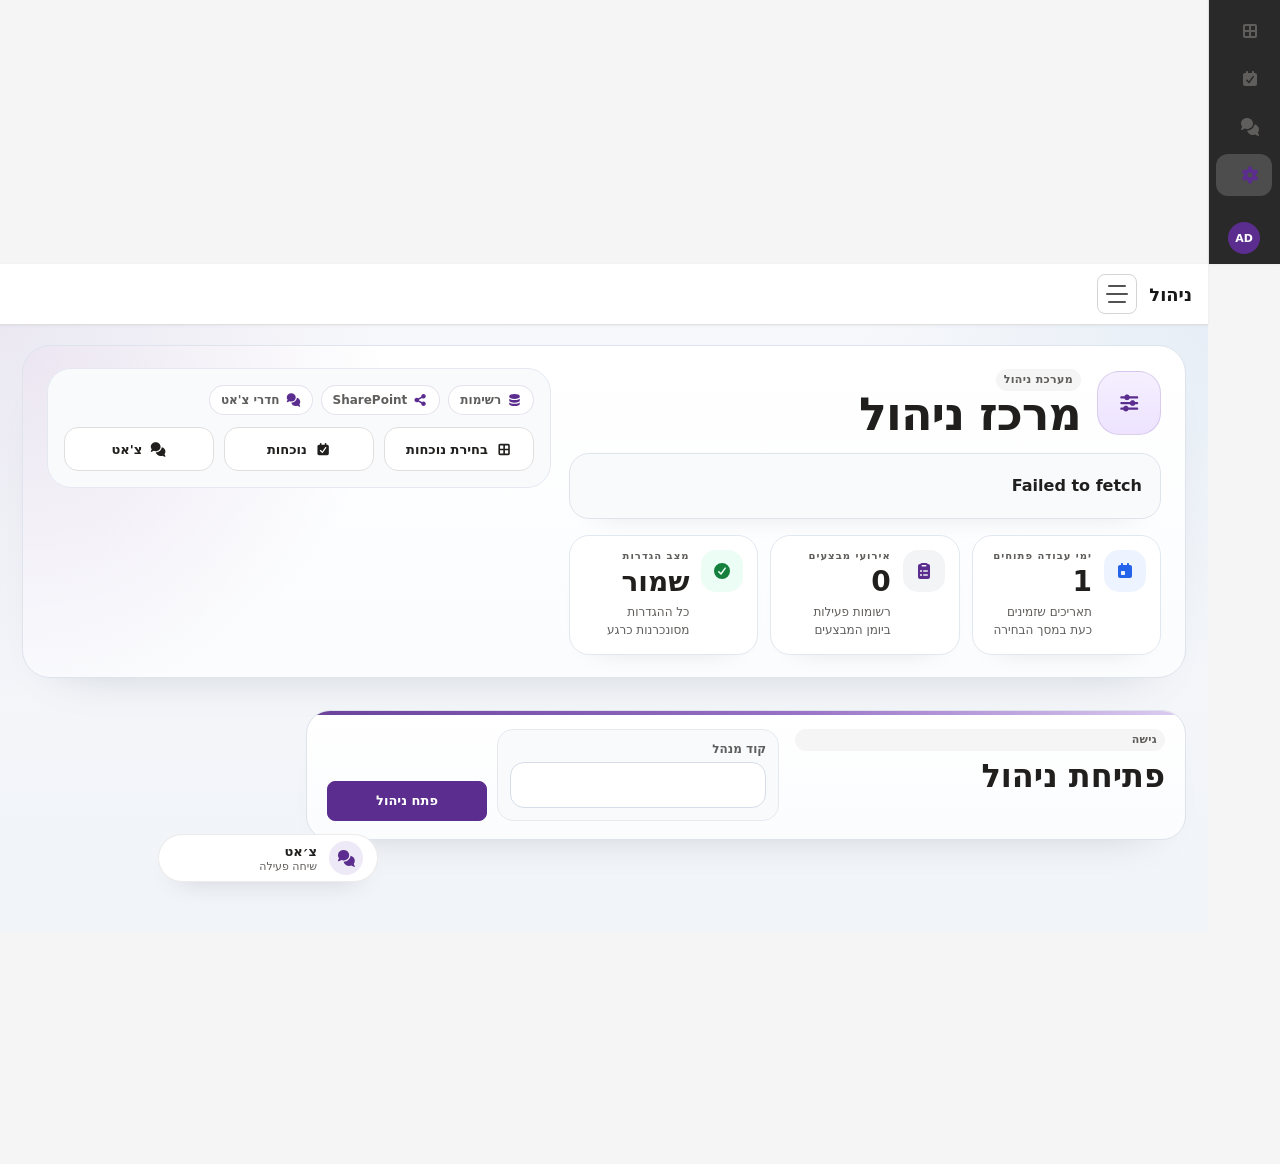
==== admin.html @ a766b025 "Add files via upload" ====
<!doctype html>
<html lang="he" dir="rtl">
<head>
  <meta charset="utf-8">
  <meta name="viewport" content="width=device-width, initial-scale=1">
  <link rel="icon" href="data:,">
  <link rel="stylesheet" href="fontawesome/all.min.css">
  <title>Attendance Admin</title>
  <style>
    .app {
      max-width: 1480px;
      margin: 0 auto;
      padding: 24px 18px 48px;
    }
    .card {
      background: var(--card);
      border: 1px solid rgba(215,227,239,0.96);
      border-radius: 26px;
      box-shadow: var(--shadow);
      padding: 20px;
      margin-bottom: 16px;
    }
    .head, .actions, .gate-grid, .toolbar {
      display: flex;
      flex-wrap: wrap;
      gap: 12px;
      align-items: center;
      justify-content: space-between;
    }
    .actions-group {
      display: flex;
      flex-wrap: wrap;
      gap: 12px;
      align-items: center;
    }
    .head {
      padding: 24px 26px;
      align-items: flex-start;
    }
    .head-main {
      display: flex;
      align-items: center;
      gap: 16px;
    }
    .head-icon {
      width: 54px;
      height: 54px;
      border-radius: 18px;
      display: inline-flex;
      align-items: center;
      justify-content: center;
      background: linear-gradient(135deg, rgba(102,51,153,0.18), rgba(51,33,75,0.22));
      color: var(--primary);
      font-size: 24px;
      box-shadow:
        inset 0 0 0 1px rgba(102,51,153,0.1),
        0 8px 25px -8px rgba(102,51,153,0.45);
    }
    .head h1, .card h2 { margin: 0; }
    .meta {
      margin: 6px 0 0;
      color: var(--muted);
      font-size: 14px;
      line-height: 1.5;
    }
    .status {
      padding: 13px 14px;
      border-radius: 16px;
      background: var(--primary-soft);
      color: var(--primary);
      border: 1px solid rgba(102,51,153,0.16);
      font-weight: 700;
      line-height: 1.5;
    }
    .status.ok { background: #daf4e5; color: #0b7a4b; border-color: #b7e2c7; }
    .status.warn { background: #fff1cf; color: #8f640a; border-color: #edd48d; }
    .status.err { background: #fde5db; color: #ab3310; border-color: #efc1af; }
    .field {
      display: grid;
      gap: 6px;
      min-width: 220px;
    }
    label {
      color: var(--muted);
      font-size: 12px;
      font-weight: 700;
    }
    input, select, button, a {
      font: inherit;
    }
    input, select, button {
      transition: border-color 0.18s ease, box-shadow 0.18s ease, transform 0.18s ease, opacity 0.18s ease;
    }
    input:focus-visible, select:focus-visible, button:focus-visible, a:focus-visible {
      outline: 0;
      border-color: rgba(15,76,129,0.55);
      box-shadow: 0 0 0 3px rgba(15,76,129,0.14);
    }
    input, select {
      width: 100%;
      min-height: 50px;
      border: 1px solid var(--line);
      border-radius: 14px;
      padding: 0 14px;
      background: var(--surface);
      color: var(--text);
    }
    select[multiple] {
      min-height: 220px;
      padding: 12px;
      border-radius: 18px;
    }
    .btn, .link-btn {
      display: inline-flex;
      align-items: center;
      justify-content: center;
      gap: 10px;
      min-height: 50px;
      padding: 0 18px;
      border-radius: 14px;
      border: 0;
      cursor: pointer;
      font-weight: 800;
      text-decoration: none;
      box-shadow: none;
    }
    .btn:disabled, .mini-btn:disabled, .admin-side-tab:disabled {
      opacity: 0.56;
      cursor: not-allowed;
      transform: none;
      box-shadow: none;
    }
    .primary {
      color: #fff;
      background: var(--primary);
      box-shadow: 0 8px 25px -8px rgba(102,51,153,0.5);
    }
    .light, .link-btn {
      color: var(--primary-dark);
      background: rgba(255,255,255,0.94);
      border: 1px solid var(--line);
    }
    .grid {
      display: grid;
      gap: 14px;
      grid-template-columns: repeat(2, minmax(280px, 1fr));
    }
    .config-diagnostics {
      display: grid;
      gap: 14px;
      margin-top: 18px;
      padding-top: 18px;
      border-top: 1px solid var(--line);
    }
    .config-diagnostics h3 {
      margin: 0;
      font-size: 18px;
    }
    .diag-note {
      color: var(--muted);
      font-size: 13px;
      line-height: 1.6;
    }
    .diag-grid {
      display: grid;
      gap: 12px;
      grid-template-columns: repeat(auto-fit, minmax(320px, 1fr));
    }
    .diag-card {
      display: grid;
      gap: 14px;
      padding: 18px;
      border-radius: 18px;
      border: 1px solid var(--line);
      background: #fff;
    }
    .diag-card[data-state="warn"] {
      border-color: #edd48d;
      background: #fffaf0;
    }
    .diag-card[data-state="err"] {
      border-color: #efc1af;
      background: #fff7f3;
    }
    .diag-card[data-state="loading"] {
      opacity: 0.72;
    }
    .diag-head {
      display: flex;
      flex-wrap: wrap;
      gap: 10px;
      align-items: flex-start;
      justify-content: space-between;
    }
    .diag-head strong {
      display: block;
      font-size: 18px;
      line-height: 1.2;
    }
    .diag-head p {
      margin: 6px 0 0;
      color: var(--muted);
      font-size: 13px;
      line-height: 1.55;
    }
    .diag-badge {
      display: inline-flex;
      align-items: center;
      justify-content: center;
      min-height: 34px;
      padding: 0 12px;
      border-radius: 999px;
      border: 1px solid var(--line);
      background: var(--surface-soft);
      color: var(--primary-dark);
      font-size: 12px;
      font-weight: 800;
      white-space: nowrap;
    }
    .diag-badge[data-state="ok"] {
      background: #daf4e5;
      border-color: #b7e2c7;
      color: #0b7a4b;
    }
    .diag-badge[data-state="warn"] {
      background: #fff1cf;
      border-color: #edd48d;
      color: #8f640a;
    }
    .diag-badge[data-state="err"] {
      background: #fde5db;
      border-color: #efc1af;
      color: #ab3310;
    }
    .diag-url {
      margin: 0;
      color: var(--muted);
      font-size: 12px;
      line-height: 1.55;
      word-break: break-all;
    }
    .diag-kpis {
      display: grid;
      gap: 10px;
      grid-template-columns: repeat(3, minmax(0, 1fr));
    }
    .diag-kpi {
      padding: 12px;
      border-radius: 14px;
      border: 1px solid var(--line);
      background: var(--surface-soft);
    }
    .diag-kpi strong {
      display: block;
      font-size: 22px;
      line-height: 1;
      margin-bottom: 6px;
    }
    .diag-kpi span {
      color: var(--muted);
      font-size: 12px;
      font-weight: 700;
    }
    .diag-section {
      display: grid;
      gap: 8px;
    }
    .diag-section h4 {
      margin: 0;
      font-size: 13px;
      color: var(--muted);
    }
    .diag-chip-list {
      display: flex;
      flex-wrap: wrap;
      gap: 8px;
    }
    .diag-chip {
      display: inline-flex;
      align-items: center;
      gap: 8px;
      min-height: 34px;
      padding: 6px 10px;
      border-radius: 10px;
      border: 1px solid var(--line);
      background: var(--surface-soft);
      color: var(--text);
      font-size: 12px;
      font-weight: 700;
    }
    .diag-chip.is-ok {
      border-color: #b7e2c7;
      background: #f0fbf5;
    }
    .diag-chip.is-warn {
      border-color: #edd48d;
      background: #fff8e6;
      color: #8f640a;
    }
    .diag-preview {
      display: grid;
      gap: 8px;
      grid-template-columns: repeat(auto-fit, minmax(130px, 1fr));
    }
    .diag-preview-item {
      padding: 10px 12px;
      border-radius: 12px;
      border: 1px solid var(--line);
      background: #fff;
    }
    .diag-preview-item span {
      display: block;
      color: var(--muted);
      font-size: 11px;
      font-weight: 800;
      margin-bottom: 4px;
    }
    .diag-preview-item strong {
      display: block;
      font-size: 13px;
      line-height: 1.45;
      word-break: break-word;
    }
    .diag-empty {
      color: var(--muted);
      font-size: 13px;
      line-height: 1.6;
    }
    .span-all {
      grid-column: 1 / -1;
    }
    .chips {
      display: flex;
      flex-wrap: wrap;
      gap: 8px;
      margin-top: 12px;
    }
    .chip, .date-chip {
      display: inline-flex;
      align-items: center;
      justify-content: center;
      min-height: 42px;
      padding: 8px 14px;
      border-radius: 999px;
      border: 1px solid var(--line);
      background: var(--surface-soft);
      color: var(--primary-dark);
      font-weight: 700;
    }
    .date-chip {
      cursor: pointer;
    }
    .preset-list {
      display: grid;
      gap: 12px;
    }
    .dropdown-list {
      display: grid;
      gap: 12px;
      margin-top: 14px;
    }
    .dropdown-card {
      display: grid;
      gap: 12px;
      grid-template-columns: minmax(220px, 280px) 1fr auto;
      align-items: start;
      padding: 16px;
      border-radius: 22px;
      border: 1px solid var(--line);
      background: linear-gradient(180deg, rgba(255,255,255,0.98), rgba(248,251,255,0.94));
    }
    .dropdown-inline {
      display: flex;
      flex-wrap: wrap;
      gap: 10px;
      align-items: center;
    }
    .dropdown-inline input {
      flex: 1 1 220px;
    }
    .group-category-list {
      display: grid;
      gap: 12px;
      margin-top: 14px;
    }
    .group-category-card {
      display: grid;
      gap: 12px;
      grid-template-columns: minmax(220px, 280px) 1fr auto;
      align-items: start;
      padding: 16px;
      border-radius: 22px;
      border: 1px solid var(--line);
      background: linear-gradient(180deg, rgba(255,255,255,0.98), rgba(248,251,255,0.94));
    }
    .group-category-card select[multiple] {
      min-height: 180px;
    }
    .chip-btn {
      display: inline-flex;
      align-items: center;
      gap: 8px;
      min-height: 42px;
      padding: 8px 14px;
      border-radius: 999px;
      border: 1px solid var(--line);
      background: var(--surface);
      color: var(--primary-dark);
      font-weight: 700;
      cursor: pointer;
    }
    .preset-card {
      position: relative;
      overflow: hidden;
      display: grid;
      gap: 14px;
      grid-template-columns: repeat(4, minmax(0, 1fr));
      align-items: start;
      padding: 18px;
      border-radius: 24px;
      border: 1px solid var(--line);
      background:
        radial-gradient(circle at top right, var(--graph-accent-soft), transparent 30%),
        linear-gradient(180deg, rgba(255,255,255,0.98), rgba(248,251,255,0.94));
    }
    .preset-card::before {
      content: "";
      position: absolute;
      inset: 0 0 auto;
      height: 4px;
      background: linear-gradient(90deg, var(--graph-accent), rgba(255,255,255,0));
    }
    .preset-card::after {
      content: "";
      position: absolute;
      left: -20px;
      bottom: -28px;
      width: 112px;
      height: 112px;
      border-radius: 999px;
      background: var(--graph-accent-soft);
      filter: blur(10px);
      opacity: 0.7;
      pointer-events: none;
    }
    .preset-card-head {
      position: relative;
      z-index: 1;
      display: flex;
      flex-wrap: wrap;
      align-items: flex-start;
      justify-content: space-between;
      gap: 12px;
    }
    .preset-card-meta {
      display: grid;
      gap: 6px;
    }
    .preset-card-kicker {
      display: inline-flex;
      align-items: center;
      width: fit-content;
      min-height: 28px;
      padding: 0 10px;
      border-radius: 999px;
      background: rgba(255,255,255,0.88);
      border: 1px solid rgba(223,214,238,0.96);
      color: var(--graph-accent);
      font-size: 11px;
      font-weight: 800;
    }
    .preset-card-summary {
      font-size: 19px;
      font-weight: 900;
      color: var(--primary-dark);
      line-height: 1.2;
    }
    .preset-card-sub {
      color: var(--muted);
      font-size: 12px;
      font-weight: 700;
      line-height: 1.5;
    }
    .preset-card .field {
      position: relative;
      z-index: 1;
      padding: 12px;
      border-radius: 18px;
      border: 1px solid rgba(228,231,238,0.96);
      background: rgba(255,255,255,0.84);
      box-shadow: inset 0 1px 0 rgba(255,255,255,0.55);
    }
    .preset-quick-grid {
      display: grid;
      gap: 12px;
      grid-template-columns: repeat(auto-fit, minmax(180px, 1fr));
      align-items: start;
    }
    .preset-advanced {
      grid-column: 1 / -1;
      border: 1px solid rgba(223,214,238,0.96);
      border-radius: 20px;
      background: rgba(248,245,252,0.92);
      overflow: hidden;
    }
    .preset-advanced[open] {
      background: rgba(255,255,255,0.98);
    }
    .preset-advanced > summary {
      list-style: none;
      cursor: pointer;
      padding: 13px 14px;
      font-size: 13px;
      font-weight: 800;
      color: var(--primary-dark);
      display: flex;
      align-items: center;
      justify-content: space-between;
      gap: 12px;
    }
    .preset-advanced > summary::-webkit-details-marker {
      display: none;
    }
    .preset-advanced > summary::before {
      content: "⚙";
      font-size: 14px;
    }
    .preset-advanced > summary::after {
      content: "▾";
      font-size: 12px;
      transition: transform 0.2s ease;
    }
    .preset-advanced[open] > summary::after {
      transform: rotate(180deg);
    }
    .preset-advanced-grid {
      display: grid;
      gap: 12px;
      grid-template-columns: repeat(auto-fit, minmax(180px, 1fr));
      padding: 0 14px 14px;
      border-top: 1px solid rgba(223,214,238,0.96);
    }
    .preset-note {
      margin: 4px 0 0;
      color: var(--muted);
      font-size: 11px;
      font-weight: 700;
      line-height: 1.4;
    }
    .preset-value-field.is-disabled {
      opacity: 0.68;
    }
    .preset-value-field.is-disabled select {
      background: #f3f6f9;
    }
    .field-head {
      display: flex;
      align-items: center;
      justify-content: space-between;
      gap: 10px;
    }
    .field-head label {
      margin: 0;
    }
    .mini-btn {
      min-height: 36px;
      padding: 0 12px;
      border-radius: 12px;
      border: 1px solid var(--line);
      background: rgba(255,255,255,0.96);
      color: var(--primary-dark);
      font: inherit;
      font-size: 12px;
      font-weight: 800;
      cursor: pointer;
    }
    .admin-side-tabs {
      display: grid;
      gap: 4px;
    }
    .admin-side-tab {
      width: 100%;
      border: 0;
      background: transparent;
      text-align: right;
      font: inherit;
      cursor: pointer;
    }
    .tab-icon {
      display: inline-flex;
      align-items: center;
      justify-content: center;
      width: 1.1rem;
      height: 1.1rem;
      margin-inline-start: 20px;
      font-size: 15px;
      opacity: 0.82;
    }
    .admin-side-tab.active .tab-icon {
      opacity: 1;
    }
    .admin-overview-grid {
      display: grid;
      gap: 12px;
      grid-template-columns: repeat(auto-fit, minmax(180px, 1fr));
      margin-top: 14px;
    }
    .overview-card {
      padding: 16px 18px;
      border-radius: 22px;
      border: 1px solid var(--line);
      background:
        radial-gradient(circle at top right, rgba(102,51,153,0.14), transparent 34%),
        linear-gradient(180deg, #ffffff 0%, #faf8fd 100%);
      box-shadow: var(--shadow-sm);
    }
    .overview-card strong {
      display: block;
      font-size: 28px;
      line-height: 1;
      margin-bottom: 6px;
      color: var(--text);
    }
    .overview-card span {
      display: block;
      color: var(--primary-dark);
      font-size: 13px;
      font-weight: 900;
      margin-bottom: 4px;
    }
    .overview-card small {
      display: block;
      color: var(--muted);
      font-size: 11px;
      line-height: 1.45;
      font-weight: 700;
    }
    .overview-card.is-dirty {
      background:
        radial-gradient(circle at top right, rgba(255,193,7,0.16), transparent 36%),
        linear-gradient(180deg, #fffbf1 0%, #fffdfa 100%);
      border-color: rgba(255,193,7,0.22);
    }
    .overview-card.is-ok {
      background:
        radial-gradient(circle at top right, rgba(34,197,94,0.14), transparent 36%),
        linear-gradient(180deg, #effbf5 0%, #fbfffd 100%);
      border-color: rgba(34,197,94,0.22);
    }
    .section-note {
      padding: 13px 14px;
      border-radius: 18px;
      background: rgba(248,251,255,0.94);
      color: var(--muted);
      font-size: 13px;
      line-height: 1.5;
      font-weight: 600;
      border: 1px solid var(--line);
    }
    .widget-gallery {
      display: grid;
      gap: 14px;
      grid-template-columns: repeat(auto-fit, minmax(150px, 1fr));
      margin-bottom: 18px;
    }
    .gallery-btn,
    .preset-card.dashboard-card {
      --graph-accent: var(--primary);
      --graph-accent-soft: rgba(102,51,153,0.14);
    }
    .gallery-btn[data-graph-type="bar"],
    .preset-card[data-chart-type="bar"] { --graph-accent: #2563eb; --graph-accent-soft: rgba(37,99,235,0.16); }
    .gallery-btn[data-graph-type="stacked"],
    .preset-card[data-chart-type="stacked"] { --graph-accent: #7c3aed; --graph-accent-soft: rgba(124,58,237,0.16); }
    .gallery-btn[data-graph-type="line"],
    .preset-card[data-chart-type="line"] { --graph-accent: #0f766e; --graph-accent-soft: rgba(15,118,110,0.16); }
    .gallery-btn[data-graph-type="area"],
    .preset-card[data-chart-type="area"] { --graph-accent: #0891b2; --graph-accent-soft: rgba(8,145,178,0.16); }
    .gallery-btn[data-graph-type="pie"],
    .preset-card[data-chart-type="pie"] { --graph-accent: #d97706; --graph-accent-soft: rgba(217,119,6,0.16); }
    .gallery-btn[data-graph-type="donut"],
    .preset-card[data-chart-type="donut"] { --graph-accent: #db2777; --graph-accent-soft: rgba(219,39,119,0.16); }
    .gallery-btn[data-graph-type="radar"],
    .preset-card[data-chart-type="radar"] { --graph-accent: #7c3aed; --graph-accent-soft: rgba(124,58,237,0.14); }
    .gallery-btn[data-graph-type="radial"],
    .preset-card[data-chart-type="radial"] { --graph-accent: #4f46e5; --graph-accent-soft: rgba(79,70,229,0.16); }
    .gallery-btn[data-graph-type="progress"],
    .preset-card[data-chart-type="progress"] { --graph-accent: #16a34a; --graph-accent-soft: rgba(22,163,74,0.16); }
    .gallery-btn[data-graph-type="polar"],
    .preset-card[data-chart-type="polar"] { --graph-accent: #ea580c; --graph-accent-soft: rgba(234,88,12,0.16); }
    .gallery-btn[data-graph-type="heatmap"],
    .preset-card[data-chart-type="heatmap"] { --graph-accent: #be185d; --graph-accent-soft: rgba(190,24,93,0.16); }
    .gallery-btn[data-graph-type="table"],
    .preset-card[data-chart-type="table"] { --graph-accent: #475569; --graph-accent-soft: rgba(71,85,105,0.16); }
    .gallery-btn[data-graph-type="metric"],
    .preset-card[data-chart-type="metric"] { --graph-accent: #33214b; --graph-accent-soft: rgba(51,33,75,0.14); }
    .graph-studio-builder,
    .graph-studio-preview,
    #adminDashboardSection {
      background:
        radial-gradient(circle at top left, rgba(102,51,153,0.08), transparent 34%),
        linear-gradient(180deg, rgba(255,255,255,0.98), rgba(250,248,253,0.98));
    }
    .graph-studio-builder > .toolbar,
    .graph-studio-preview > .toolbar,
    #adminDashboardSection > .toolbar {
      margin-bottom: 18px;
      padding-bottom: 16px;
      border-bottom: 1px solid rgba(228,231,238,0.96);
    }
    .gallery-btn {
      position: relative;
      overflow: hidden;
      display: grid;
      align-content: end;
      gap: 10px;
      min-height: 118px;
      padding: 18px;
      padding-top: 62px;
      border-radius: 24px;
      border: 1px solid rgba(215,227,239,0.96);
      background: linear-gradient(180deg, #fff 0%, #faf8fd 100%);
      color: var(--text);
      font: inherit;
      font-weight: 700;
      cursor: pointer;
      text-align: right;
      box-shadow: 0 16px 30px rgba(15,23,42,0.08);
    }
    .gallery-btn::before {
      content: "";
      position: absolute;
      inset: 0;
      background:
        radial-gradient(circle at top right, var(--graph-accent-soft), transparent 38%),
        linear-gradient(180deg, rgba(255,255,255,0.96), rgba(250,248,253,0.98));
      pointer-events: none;
    }
    .gallery-btn::after {
      position: absolute;
      top: 16px;
      right: 16px;
      width: 40px;
      height: 40px;
      border-radius: 14px;
      display: grid;
      place-items: center;
      background: rgba(255,255,255,0.92);
      border: 1px solid rgba(223,214,238,0.96);
      color: var(--graph-accent);
      font-size: 18px;
      font-weight: 900;
      box-shadow: 0 12px 20px rgba(15,23,42,0.08);
      pointer-events: none;
    }
    .gallery-btn[data-graph-type="bar"]::after { content: "\25A5"; }
    .gallery-btn[data-graph-type="stacked"]::after { content: "\25A4"; }
    .gallery-btn[data-graph-type="line"]::after { content: "\223F"; }
    .gallery-btn[data-graph-type="area"]::after { content: "\2581"; }
    .gallery-btn[data-graph-type="pie"]::after { content: "\25D4"; }
    .gallery-btn[data-graph-type="donut"]::after { content: "\25CC"; }
    .gallery-btn[data-graph-type="radar"]::after { content: "\2726"; }
    .gallery-btn[data-graph-type="radial"]::after { content: "\25D6"; }
    .gallery-btn[data-graph-type="progress"]::after { content: "\25B0"; }
    .gallery-btn[data-graph-type="polar"]::after { content: "\25CD"; }
    .gallery-btn[data-graph-type="heatmap"]::after { content: "\2592"; }
    .gallery-btn[data-graph-type="table"]::after { content: "\2637"; }
    .gallery-btn[data-graph-type="metric"]::after { content: "#"; }
    .gallery-btn strong {
      position: relative;
      z-index: 1;
      display: block;
      max-width: calc(100% - 46px);
      font-size: 15px;
      color: var(--primary-dark);
    }
    .gallery-btn:hover {
      transform: translateY(-3px);
      border-color: rgba(102,51,153,0.26);
      box-shadow: 0 22px 40px rgba(15,23,42,0.12);
    }
    .graph-preview-shell,
    .units-shell {
      display: grid;
      gap: 14px;
    }
    .graph-studio-layout {
      display: grid;
      gap: 14px;
      grid-template-columns: 1fr;
      align-items: start;
    }
    .graph-studio-builder,
    .graph-studio-preview {
      margin-bottom: 0;
    }
    .graph-studio-preview {
      position: static;
      background:
        radial-gradient(circle at top right, rgba(102,51,153,0.14), transparent 28%),
        linear-gradient(180deg, rgba(255,255,255,0.98) 0%, rgba(250,248,253,0.98) 100%);
    }
    .graph-studio-layout .field,
    .preset-card .field {
      min-width: 0;
    }
    .preview-tip {
      display: inline-flex;
      align-items: center;
      min-height: 32px;
      padding: 0 12px;
      border-radius: 999px;
      background: var(--surface-muted);
      color: var(--primary);
      border: 1px solid rgba(102,51,153,0.16);
      font-size: 11px;
      font-weight: 700;
    }
    .admin-savebar {
      position: static;
      background:
        linear-gradient(135deg, rgba(255,255,255,0.98), rgba(248,250,252,0.98));
      border: 1px solid var(--line);
      border-radius: 24px;
      box-shadow: var(--shadow);
    }
    .admin-savebar-note {
      color: var(--muted);
      font-size: 13px;
      line-height: 1.5;
      font-weight: 700;
    }
    dialog {
      width: min(100%, 560px);
      border: 0;
      border-radius: 24px;
      padding: 0;
      box-shadow: 0 28px 54px rgba(19,44,68,0.22);
    }
    dialog::backdrop {
      background: rgba(10, 24, 39, 0.4);
    }
    .dialog-card {
      padding: 22px;
    }
    .dialog-head {
      display: flex;
      align-items: flex-start;
      justify-content: space-between;
      gap: 12px;
      margin-bottom: 8px;
    }
    .dialog-head h2 {
      margin: 0;
    }
    .dialog-grid {
      display: grid;
      gap: 12px;
      grid-template-columns: 1fr;
    }
    .dialog-actions {
      display: flex;
      flex-wrap: wrap;
      gap: 8px;
      margin-top: 14px;
    }
    .save-indicator {
      display: inline-flex;
      align-items: center;
      gap: 8px;
      min-height: 36px;
      padding: 0 12px;
      border-radius: 999px;
      font-size: 12px;
      font-weight: 800;
      background: var(--primary-soft);
      color: var(--primary);
      border: 1px solid rgba(102,51,153,0.16);
    }
    .save-indicator.is-dirty {
      background: #fff1cf;
      color: #8f640a;
      border-color: #edd48d;
    }
    .save-indicator.is-ok {
      background: #daf4e5;
      color: #0b7a4b;
      border-color: #b7e2c7;
    }
    .table-card {
      overflow: auto;
      padding: 0 20px 20px;
      border: 1px solid #e6eaef;
      border-radius: 20px;
      background: #fff;
      box-shadow: 0 12px 30px rgba(15, 23, 42, 0.06);
    }
    .table-grid-shell {
      width: max-content;
      min-width: 100%;
      background: #fff;
      border: 1px solid #e9e9e9;
      border-radius: 16px;
      box-shadow: 0 1px 1px rgba(0,0,0,.05);
    }
    .admin-table {
      width: 100%;
      min-width: 900px;
      border-collapse: separate;
      border-spacing: 0;
      font-size: 12px;
      color: #566787;
    }
    .admin-table thead th {
      position: sticky;
      top: 0;
      z-index: 2;
      background: #fff;
      padding: 10px 12px;
      border-bottom: 1px solid #e9e9e9;
      text-align: right;
      white-space: nowrap;
      font-weight: 700;
    }
    .admin-table tbody td {
      padding: 9px 12px;
      border-bottom: 1px solid #e9e9e9;
      vertical-align: middle;
    }
    .admin-table tbody tr:nth-child(even) td {
      background: #fcfcfc;
    }
    .admin-table tbody tr:hover td {
      background: #f5f5f5;
    }
    .status-pill {
      display: inline-flex;
      align-items: center;
      min-height: 28px;
      padding: 0 10px;
      border-radius: 999px;
      background: #daf4e5;
      color: #0b7a4b;
      border: 1px solid #b7e2c7;
      font-size: 11px;
      font-weight: 900;
      white-space: nowrap;
    }
    .preset-card .span-all {
      grid-column: 1 / -1;
    }
    /* Theme alignment */
    .app {
      max-width: 1440px;
      padding: 28px 22px 56px;
    }
    .card,
    .dropdown-card,
    .group-category-card,
    .preset-card,
    .overview-card,
    .gallery-btn,
    .graph-studio-preview,
    .admin-savebar,
    .table-card {
      border: 1px solid var(--border);
      border-radius: 14px;
      box-shadow: none;
    }
    .head {
      padding: 24px;
    }
    .head-icon {
      background: var(--surface-subtle);
      color: var(--primary-dark);
      border: 1px solid var(--border);
      border-radius: 12px;
      box-shadow: none;
    }
    input:focus-visible,
    select:focus-visible,
    button:focus-visible,
    a:focus-visible {
      border-color: var(--primary);
      box-shadow: var(--shadow-focus);
    }
    input,
    select {
      background: #fff;
      border-color: var(--border);
    }
    .btn,
    .link-btn,
    .mini-btn {
      border-radius: 10px;
    }
    .primary {
      background: var(--primary);
      box-shadow: none;
    }
    .light,
    .link-btn {
      background: #fff;
      border-color: var(--border);
    }
    .dropdown-card,
    .group-category-card,
    .admin-savebar {
      background: #fff;
    }
    .chip,
    .date-chip,
    .chip-btn,
    .preview-tip,
    .save-indicator {
      border-radius: 8px;
      background: var(--surface-subtle);
      border-color: var(--border);
      color: var(--primary-dark);
      box-shadow: none;
    }
    .status-pill {
      border-radius: 8px;
      box-shadow: none;
    }
    .graph-studio-builder,
    .graph-studio-preview,
    #adminDashboardSection {
      background: #fff;
    }
    .preset-card {
      overflow: visible;
      border-radius: 14px;
      background: #fff;
      border-inline-start: 4px solid var(--graph-accent);
    }
    .preset-card::before,
    .preset-card::after,
    .gallery-btn::before {
      content: none;
    }
    .preset-card-kicker {
      border-radius: 6px;
      background: var(--surface-subtle);
      border-color: var(--border);
      color: var(--primary-dark);
    }
    .preset-card .field,
    .graph-studio-layout .field {
      background: var(--surface-subtle);
      border-color: var(--border);
      border-radius: 10px;
      box-shadow: none;
    }
    .preset-advanced {
      border-color: var(--border);
      border-radius: 12px;
      background: var(--surface-subtle);
    }
    .preset-advanced[open] {
      background: #fff;
    }
    .overview-card {
      background: #fff;
      border-inline-start: 4px solid var(--primary);
    }
    .overview-card.is-dirty {
      background: #fff;
      border-color: rgba(255,193,7,0.28);
      border-inline-start-color: #d8a216;
    }
    .overview-card.is-ok {
      background: #fff;
      border-color: rgba(34,197,94,0.28);
      border-inline-start-color: #1f8f4d;
    }
    .gallery-btn {
      min-height: 96px;
      padding: 16px 18px;
      padding-top: 16px;
      border-radius: 12px;
      background: #fff;
      box-shadow: none;
    }
    .gallery-btn::after {
      width: 32px;
      height: 32px;
      border-radius: 8px;
      background: var(--surface-subtle);
      border: 1px solid var(--border);
      box-shadow: none;
    }
    .gallery-btn strong {
      max-width: 100%;
      color: var(--text);
    }
    .gallery-btn:hover {
      transform: none;
      border-color: var(--primary);
      box-shadow: none;
    }
    .admin-savebar {
      background: #fff;
      border-radius: 12px;
      box-shadow: none;
    }
    .preview-tip,
    .section-note {
      background: var(--surface-muted);
      border-color: var(--border);
      color: var(--text-secondary);
      border-radius: 10px;
    }
    .status,
    .save-indicator {
      border-radius: 10px;
    }
    dialog {
      border-radius: 16px;
      box-shadow: var(--shadow-modal);
    }
    .table-card {
      box-shadow: none;
      border-radius: 14px;
    }
    .table-grid-shell {
      border-radius: 12px;
      box-shadow: none;
    }
    dialog::backdrop {
      background: rgba(15,23,42,0.36);
    }
    .dialog-card {
      padding: 24px;
    }
    .table-card {
      border-radius: 18px;
    }
    .admin-table thead th {
      background: #fff;
      border-bottom: 1px solid #e9e9e9;
    }
    .admin-table tbody td {
      border-bottom-color: #e9e9e9;
    }
    .admin-table tbody tr:nth-child(even) td {
      background: #fcfcfc;
    }
    .admin-table tbody tr:hover td {
      background: #f5f5f5;
    }
    .hidden {
      display: none !important;
    }
    @media (min-width: 1480px) {
      .graph-studio-layout {
        grid-template-columns: minmax(0, 1.05fr) minmax(420px, 0.95fr);
      }
      .graph-studio-preview {
        position: sticky;
        top: 18px;
      }
    }
    @media (max-width: 980px) {
      .grid, .preset-card, .dropdown-card, .group-category-card { grid-template-columns: 1fr; }
      .preset-quick-grid,
      .preset-advanced-grid { grid-template-columns: 1fr; }
      .graph-studio-layout { grid-template-columns: 1fr; }
      .graph-studio-preview { position: static; }
      .head { padding: 18px; }
      .admin-table {
        min-width: 680px;
      }
    }
    body[data-page="admin"] .app {
      padding: 20px 18px 48px;
    }
    body[data-page="admin"] #adminPanel {
      display: flex;
      flex-direction: column;
      gap: 16px;
    }
    body[data-page="admin"] #adminPanel > * {
      margin: 0;
    }
    body[data-page="admin"] .card {
      padding: 18px;
      border-radius: 12px;
      border-color: #e1e5ec;
      box-shadow: 0 1px 2px rgba(15, 23, 42, 0.04);
    }
    body[data-page="admin"] .head,
    body[data-page="admin"] .toolbar,
    body[data-page="admin"] .actions,
    body[data-page="admin"] .gate-grid {
      gap: 10px;
    }
    body[data-page="admin"] .head {
      padding: 18px 20px;
      align-items: center;
    }
    body[data-page="admin"] .head .actions {
      display: none;
    }
    body[data-page="admin"] .head-main {
      gap: 12px;
    }
    body[data-page="admin"] .head-icon {
      width: 44px;
      height: 44px;
      border-radius: 12px;
      background: #eef1ff;
      border: 1px solid #dbe1f8;
      color: #4f52b2;
      box-shadow: none;
      font-size: 18px;
    }
    body[data-page="admin"] .meta,
    body[data-page="admin"] .diag-note,
    body[data-page="admin"] .diag-head p,
    body[data-page="admin"] .section-note,
    body[data-page="admin"] .preview-tip,
    body[data-page="admin"] .records-meta {
      color: #605e5c;
    }
    body[data-page="admin"] label {
      font-size: 12px;
      font-weight: 600;
      color: #605e5c;
    }
    body[data-page="admin"] input,
    body[data-page="admin"] select {
      min-height: 42px;
      padding: 10px 12px;
      border: 1px solid #d1d7e0;
      border-radius: 8px;
      background: #ffffff;
    }
    body[data-page="admin"] select[multiple] {
      min-height: 200px;
      padding: 10px;
      border-radius: 10px;
    }
    body[data-page="admin"] .btn,
    body[data-page="admin"] .link-btn {
      min-height: 40px;
      padding: 0 14px;
      border-radius: 8px;
      border: 1px solid transparent;
      font-weight: 600;
      box-shadow: none;
    }
    body[data-page="admin"] .light,
    body[data-page="admin"] .link-btn {
      color: #252423;
      background: transparent;
      border-color: transparent;
    }
    body[data-page="admin"] .light:hover,
    body[data-page="admin"] .link-btn:hover,
    body[data-page="admin"] .mini-btn:hover {
      background: #eff3f8;
      border-color: transparent;
    }
    body[data-page="admin"] .primary {
      box-shadow: none;
    }
    body[data-page="admin"] .mini-btn {
      min-height: 32px;
      border-radius: 8px;
      border-color: transparent;
      background: transparent;
      font-size: 12px;
      font-weight: 600;
    }
    body[data-page="admin"] .toolbar > .btn.light,
    body[data-page="admin"] .actions-group > .btn.light {
      min-height: 32px;
      padding: 0 10px;
      font-size: 12px;
    }
    body[data-page="admin"] .status,
    body[data-page="admin"] .save-indicator {
      border-radius: 8px;
      font-weight: 600;
    }
    body[data-page="admin"] .diag-card,
    body[data-page="admin"] .dropdown-card,
    body[data-page="admin"] .group-category-card,
    body[data-page="admin"] .preset-card,
    body[data-page="admin"] .overview-card,
    body[data-page="admin"] .graph-preview-shell,
    body[data-page="admin"] .gallery-btn,
    body[data-page="admin"] .admin-savebar,
    body[data-page="admin"] .table-card {
      border-radius: 12px;
      background: #ffffff;
      box-shadow: none;
    }
    body[data-page="admin"] .diag-card,
    body[data-page="admin"] .dropdown-card,
    body[data-page="admin"] .group-category-card,
    body[data-page="admin"] .preset-card,
    body[data-page="admin"] .overview-card,
    body[data-page="admin"] .gallery-btn,
    body[data-page="admin"] .table-card {
      border: 1px solid #e1e5ec;
    }
    body[data-page="admin"] .diag-card[data-state="warn"] {
      background: #fffaf2;
      border-color: #edd9a3;
    }
    body[data-page="admin"] .diag-card[data-state="err"] {
      background: #fff6f4;
      border-color: #efc9bd;
    }
    body[data-page="admin"] .diag-badge,
    body[data-page="admin"] .diag-chip,
    body[data-page="admin"] .chip,
    body[data-page="admin"] .date-chip,
    body[data-page="admin"] .chip-btn {
      border-radius: 8px;
      font-weight: 600;
    }
    body[data-page="admin"] .diag-kpi,
    body[data-page="admin"] .diag-preview-item {
      border-radius: 10px;
      border-color: #e1e5ec;
      background: #fbfcfe;
    }
    body[data-page="admin"] .chips {
      gap: 8px;
    }
    body[data-page="admin"] .chip,
    body[data-page="admin"] .date-chip,
    body[data-page="admin"] .chip-btn {
      min-height: 36px;
      padding: 6px 12px;
      border-color: #d7dde7;
      background: #f8fafc;
      color: #252423;
    }
    body[data-page="admin"] .dropdown-inline {
      gap: 8px;
    }
    body[data-page="admin"] .dropdown-inline input {
      flex: 1 1 220px;
    }
    body[data-page="admin"] .preset-card,
    body[data-page="admin"] .graph-studio-builder,
    body[data-page="admin"] .graph-studio-preview,
    body[data-page="admin"] #adminDashboardSection {
      background: #ffffff;
    }
    body[data-page="admin"] .preset-card::before,
    body[data-page="admin"] .preset-card::after,
    body[data-page="admin"] .gallery-btn::before,
    body[data-page="admin"] .gallery-btn::after {
      content: none;
    }
    body[data-page="admin"] .preset-card {
      gap: 12px;
      padding: 16px;
      border-radius: 12px;
      grid-template-columns: repeat(4, minmax(0, 1fr));
    }
    body[data-page="admin"] .preset-card .field,
    body[data-page="admin"] .preset-advanced,
    body[data-page="admin"] .overview-card,
    body[data-page="admin"] .gallery-btn,
    body[data-page="admin"] .section-note,
    body[data-page="admin"] .preview-tip {
      background: #ffffff;
      border: 1px solid #e1e5ec;
      box-shadow: none;
    }
    body[data-page="admin"] .preset-card .field {
      border-radius: 10px;
      padding: 10px 12px;
    }
    body[data-page="admin"] .preset-card-kicker {
      min-height: 24px;
      padding: 0 8px;
      border-radius: 6px;
      background: #eef1ff;
      border-color: #dbe1f8;
      color: #4f52b2;
    }
    body[data-page="admin"] .preset-card-summary {
      font-size: 18px;
      color: #201f1e;
    }
    body[data-page="admin"] .preset-card-sub,
    body[data-page="admin"] .preset-note {
      color: #605e5c;
    }
    body[data-page="admin"] .preset-advanced {
      border-radius: 10px;
      overflow: hidden;
    }
    body[data-page="admin"] .preset-advanced > summary {
      padding: 12px;
      font-size: 13px;
      font-weight: 600;
      color: #252423;
    }
    body[data-page="admin"] .preset-advanced > summary::before {
      content: none;
    }
    body[data-page="admin"] .preset-advanced-grid {
      padding: 0 12px 12px;
      border-top-color: #e1e5ec;
    }
    body[data-page="admin"] .overview-card {
      border-inline-start: 3px solid #4f52b2;
    }
    body[data-page="admin"] .overview-card.is-dirty {
      border-inline-start-color: #d8a216;
    }
    body[data-page="admin"] .overview-card.is-ok {
      border-inline-start-color: #1f8f4d;
    }
    body[data-page="admin"] .gallery-btn {
      min-height: 88px;
      padding: 14px 16px;
    }
    body[data-page="admin"] .gallery-btn:hover {
      border-color: #4f52b2;
      transform: none;
    }
    body[data-page="admin"] .graph-studio-builder > .toolbar,
    body[data-page="admin"] .graph-studio-preview > .toolbar,
    body[data-page="admin"] #adminDashboardSection > .toolbar {
      margin-bottom: 16px;
      padding-bottom: 14px;
      border-bottom: 1px solid #eceff3;
    }
    body[data-page="admin"] .admin-savebar {
      order: -2;
      position: sticky;
      top: 86px;
      z-index: 12;
      border: 1px solid #dfe4ec;
    }
    body[data-page="admin"] .admin-savebar-main {
      display: flex;
      flex-wrap: wrap;
      gap: 12px;
      align-items: center;
      justify-content: space-between;
    }
    body[data-page="admin"] .admin-savebar-copy {
      display: grid;
      gap: 6px;
      min-width: 220px;
      flex: 1 1 260px;
    }
    body[data-page="admin"] .admin-savebar-copy label {
      margin: 0;
    }
    body[data-page="admin"] .admin-savebar-actions {
      display: flex;
      flex-wrap: wrap;
      gap: 8px;
      align-items: center;
      justify-content: flex-end;
    }
    body[data-page="admin"] .admin-savebar-actions .btn.light {
      min-height: 34px;
      padding-inline: 10px;
    }
    body[data-page="admin"] .admin-savebar .save-indicator {
      min-height: 40px;
      display: inline-flex;
      align-items: center;
      padding: 0 12px;
      white-space: nowrap;
    }
    body[data-page="admin"] .admin-table thead th {
      background: #fbfbfc;
      border-bottom: 1px solid #e9e9e9;
    }
    body[data-page="admin"] .admin-table tbody td {
      border-bottom-color: #eceff3;
    }
    body[data-page="admin"] .admin-table tbody tr:nth-child(even) td {
      background: #fcfcfd;
    }
    body[data-page="admin"] .admin-table tbody tr:hover td {
      background: #f5f7fa;
    }
    body[data-page="admin"] dialog {
      border-radius: 14px;
      box-shadow: var(--shadow-modal);
    }
    body[data-page="admin"] .dialog-card {
      padding: 22px;
    }
    body[data-page="admin"] .admin-side-tab .tab-icon {
      display: none;
    }
    body[data-page="admin"] .admin-side-tab {
      justify-content: flex-start;
      gap: 0;
    }
    @media (max-width: 980px) {
      body[data-page="admin"] .admin-savebar {
        top: 76px;
      }
      body[data-page="admin"] .admin-savebar-actions {
        justify-content: stretch;
        width: 100%;
      }
    }
    body[data-page="admin"] .btn,
    body[data-page="admin"] .link-btn {
      min-height: 36px;
      padding: 0 14px;
      border-radius: 6px;
      border: 1px solid transparent;
      font-size: 13px;
      font-weight: 600;
      box-shadow: none;
    }
    body[data-page="admin"] .mini-btn {
      min-height: 30px;
      padding: 0 10px;
      border-radius: 6px;
      border: 1px solid #d1d7e0;
      background: #ffffff;
      color: #252423;
      font-size: 12px;
      font-weight: 600;
      box-shadow: none;
    }
    body[data-page="admin"] .light,
    body[data-page="admin"] .link-btn {
      background: #ffffff;
      color: #252423;
      border-color: #d1d7e0;
    }
    body[data-page="admin"] .light:hover,
    body[data-page="admin"] .link-btn:hover,
    body[data-page="admin"] .mini-btn:hover {
      background: #f5f7fa;
      border-color: #c3ccd8;
      color: #201f1e;
    }
    body[data-page="admin"] .toolbar > .btn.light,
    body[data-page="admin"] .actions-group > .btn.light,
    body[data-page="admin"] .admin-savebar-actions .btn.light,
    body[data-page="admin"] .head .link-btn {
      background: transparent;
      border-color: transparent;
    }
    body[data-page="admin"] .toolbar > .btn.light:hover,
    body[data-page="admin"] .actions-group > .btn.light:hover,
    body[data-page="admin"] .admin-savebar-actions .btn.light:hover,
    body[data-page="admin"] .head .link-btn:hover {
      background: #eff3f8;
      border-color: transparent;
    }
    body[data-page="admin"] .primary,
    body[data-page="admin"] .btn.primary,
    body[data-page="admin"] .accent,
    body[data-page="admin"] .btn.accent {
      background: #0f6cbd;
      border-color: #0f6cbd;
      color: #ffffff;
      box-shadow: none;
    }
    body[data-page="admin"] .primary:hover,
    body[data-page="admin"] .btn.primary:hover,
    body[data-page="admin"] .accent:hover,
    body[data-page="admin"] .btn.accent:hover {
      background: #115ea3;
      border-color: #115ea3;
    }
    body[data-page="admin"] .admin-savebar-actions {
      gap: 6px;
    }
    body[data-page="admin"] {
      --admin-bg: #f4f7fb;
      --admin-card: #ffffff;
      --admin-soft: #f8fafc;
      --admin-border: #e5eaf2;
      --admin-border-strong: #d2dae6;
      --admin-text: #0f172a;
      --admin-muted: #64748b;
      --admin-shadow: 0 20px 40px -28px rgba(15, 23, 42, 0.22), 0 10px 20px -16px rgba(15, 23, 42, 0.14);
      --admin-shadow-soft: 0 14px 28px -24px rgba(15, 23, 42, 0.18), 0 4px 6px -4px rgba(15, 23, 42, 0.1);
      font-family: "Heebo", "Rubik", "Segoe UI", sans-serif;
      background: linear-gradient(180deg, #f8fafc 0%, #f3f6fb 36%, #f8fafc 100%);
      color: var(--admin-text);
    }
    body[data-page="admin"] .qb-shell {
      background:
        radial-gradient(circle at top right, rgba(15, 23, 42, 0.03), transparent 30rem),
        linear-gradient(180deg, #f8fafc 0%, #f3f6fb 36%, #f8fafc 100%);
    }
    body[data-page="admin"] .qb-sidebar {
      width: 15rem;
      background: rgba(255, 255, 255, 0.92);
      border-left: 1px solid var(--admin-border);
      box-shadow: none;
      backdrop-filter: blur(18px);
    }
    body[data-page="admin"] .qb-main {
      margin-right: 15rem;
    }
    body[data-page="admin"] .qb-brand {
      padding: 24px 22px 14px;
    }
    body[data-page="admin"] .qb-brand-mark {
      background: #111827;
      color: #ffffff;
      box-shadow: none;
    }
    body[data-page="admin"] .qb-side-user {
      margin: 10px 20px 18px;
      border: 1px solid var(--admin-border);
      border-radius: 18px;
      background: var(--admin-soft);
      box-shadow: none;
    }
    body[data-page="admin"] .qb-side-user strong,
    body[data-page="admin"] .qb-brand-copy strong,
    body[data-page="admin"] .qb-navbar-copy h1,
    body[data-page="admin"] .head h1,
    body[data-page="admin"] .card h2,
    body[data-page="admin"] .config-diagnostics h3 {
      color: var(--admin-text);
    }
    body[data-page="admin"] .qb-nav-label,
    body[data-page="admin"] .qb-navbar-copy p,
    body[data-page="admin"] .meta,
    body[data-page="admin"] .diag-note,
    body[data-page="admin"] .section-note {
      color: var(--admin-muted);
    }
    body[data-page="admin"] .qb-nav-group {
      padding-inline: 16px;
    }
    body[data-page="admin"] .qb-nav-link,
    body[data-page="admin"] .admin-side-tab {
      min-height: 46px;
      margin-bottom: 6px;
      border: 1px solid transparent;
      border-radius: 14px;
      background: transparent;
      color: var(--admin-muted) !important;
      font-weight: 600;
      box-shadow: none;
    }
    body[data-page="admin"] .qb-nav-link i {
      width: 2rem;
      height: 2rem;
      border-radius: 10px;
      background: transparent;
      color: currentColor;
    }
    body[data-page="admin"] .qb-nav-link:hover,
    body[data-page="admin"] .admin-side-tab:hover {
      background: rgba(255, 255, 255, 0.84);
      border-color: var(--admin-border);
      color: var(--admin-text) !important;
    }
    body[data-page="admin"] .qb-nav-link.active,
    body[data-page="admin"] .admin-side-tab.active {
      background: #ffffff;
      border-color: var(--admin-border);
      color: var(--admin-text) !important;
      box-shadow: var(--admin-shadow-soft);
      transform: none;
    }
    body[data-page="admin"] .qb-navbar {
      min-height: 76px;
      padding: 16px 28px;
      background: rgba(248, 250, 252, 0.88);
      border-bottom: 1px solid var(--admin-border);
      box-shadow: none;
      backdrop-filter: blur(18px);
    }
    body[data-page="admin"] .qb-burger {
      background: #ffffff;
      border-color: var(--admin-border);
    }
    body[data-page="admin"] .qb-burger:hover {
      background: #f8fafc;
      border-color: var(--admin-border-strong);
    }
    body[data-page="admin"] .qb-navbar-copy h1 {
      font-size: 1.15rem;
      font-weight: 700;
      letter-spacing: 0;
    }
    body[data-page="admin"] .qb-navbar-copy p {
      margin-top: 6px;
      font-size: 0.92rem;
    }
    body[data-page="admin"] .qb-content {
      padding: 30px 32px 36px;
    }
    body[data-page="admin"] .app {
      max-width: 1480px;
      margin: 0 auto;
      padding: 0 0 48px;
      display: grid;
      gap: 20px;
    }
    body[data-page="admin"] .card,
    body[data-page="admin"] .dialog-card {
      background: var(--admin-card);
      border: 0;
      border-radius: 24px;
      box-shadow: var(--admin-shadow);
    }
    body[data-page="admin"] .head {
      padding: 30px 32px;
      align-items: center;
    }
    body[data-page="admin"] .head-icon {
      width: 50px;
      height: 50px;
      border-radius: 16px;
      background: #111827;
      color: #ffffff;
      box-shadow: none;
      font-size: 20px;
    }
    body[data-page="admin"] .head-main {
      gap: 18px;
    }
    body[data-page="admin"] .admin-eyebrow {
      color: #94a3b8;
      font-size: 12px;
      font-weight: 700;
      letter-spacing: 0.03em;
    }
    body[data-page="admin"] .head h1 {
      margin-top: 6px;
      font-size: clamp(2rem, 3vw, 2.7rem);
      line-height: 1.04;
      font-weight: 800;
    }
    body[data-page="admin"] .head-description,
    body[data-page="admin"] .admin-gate-copy .meta {
      margin-top: 10px;
      max-width: 52rem;
      font-size: 15px;
      line-height: 1.8;
    }
    body[data-page="admin"] .admin-gate-card {
      display: grid;
      gap: 18px;
      padding: 26px 28px;
    }
    body[data-page="admin"] .admin-gate-copy {
      display: grid;
      gap: 8px;
    }
    body[data-page="admin"] .admin-gate-copy h2 {
      margin: 0;
      font-size: 1.35rem;
    }
    body[data-page="admin"] .gate-grid {
      gap: 14px;
      justify-content: flex-start;
    }
    body[data-page="admin"] .field {
      min-width: 240px;
    }
    body[data-page="admin"] label {
      color: var(--admin-muted);
      font-size: 12px;
      font-weight: 700;
    }
    body[data-page="admin"] input,
    body[data-page="admin"] select {
      min-height: 46px;
      padding: 0 16px;
      border: 1px solid var(--admin-border);
      border-radius: 14px;
      background: #ffffff;
      color: var(--admin-text);
      box-shadow: none;
    }
    body[data-page="admin"] select[multiple] {
      min-height: 220px;
      padding: 14px;
      border-radius: 18px;
      background: var(--admin-soft);
    }
    body[data-page="admin"] .btn,
    body[data-page="admin"] .link-btn {
      min-height: 42px;
      padding: 0 16px;
      border-radius: 12px;
      border: 1px solid transparent;
      font-size: 14px;
      font-weight: 600;
      box-shadow: none;
    }
    body[data-page="admin"] .mini-btn {
      min-height: 32px;
      padding: 0 10px;
      border-radius: 10px;
      font-size: 12px;
      font-weight: 600;
      box-shadow: none;
    }
    body[data-page="admin"] .primary,
    body[data-page="admin"] .btn.primary,
    body[data-page="admin"] .accent,
    body[data-page="admin"] .btn.accent {
      background: #111827;
      border-color: #111827;
      color: #ffffff;
    }
    body[data-page="admin"] .primary:hover,
    body[data-page="admin"] .btn.primary:hover,
    body[data-page="admin"] .accent:hover,
    body[data-page="admin"] .btn.accent:hover {
      background: #0f172a;
      border-color: #0f172a;
    }
    body[data-page="admin"] .light,
    body[data-page="admin"] .link-btn,
    body[data-page="admin"] .mini-btn {
      background: #ffffff;
      border-color: var(--admin-border-strong);
      color: var(--admin-text);
    }
    body[data-page="admin"] .light:hover,
    body[data-page="admin"] .link-btn:hover,
    body[data-page="admin"] .mini-btn:hover {
      background: #f8fafc;
      border-color: #c3ccd8;
      color: var(--admin-text);
    }
    body[data-page="admin"] .toolbar,
    body[data-page="admin"] .actions-group {
      gap: 12px;
    }
    body[data-page="admin"] #adminPanel {
      gap: 20px;
    }
    body[data-page="admin"] [data-admin-tab] {
      padding: 24px 26px;
    }
    body[data-page="admin"] .admin-overview-grid {
      gap: 14px;
      grid-template-columns: repeat(auto-fit, minmax(180px, 1fr));
    }
    body[data-page="admin"] .overview-card,
    body[data-page="admin"] .diag-card,
    body[data-page="admin"] .gallery-btn,
    body[data-page="admin"] .graph-preview-shell,
    body[data-page="admin"] .table-card,
    body[data-page="admin"] .section-note,
    body[data-page="admin"] .preview-tip {
      border: 0;
      border-radius: 20px;
      background: var(--admin-soft);
      box-shadow: inset 0 0 0 1px #edf2f7;
    }
    body[data-page="admin"] .overview-card {
      padding: 18px 20px;
      border-inline-start: 0;
    }
    body[data-page="admin"] .overview-card strong {
      font-size: 2rem;
      color: var(--admin-text);
    }
    body[data-page="admin"] .overview-card span {
      color: var(--admin-muted);
      font-weight: 600;
    }
    body[data-page="admin"] .overview-card.is-dirty {
      background: #fffbeb;
      box-shadow: inset 0 0 0 1px #fde68a;
    }
    body[data-page="admin"] .overview-card.is-ok {
      background: #f0fdf4;
      box-shadow: inset 0 0 0 1px #bbf7d0;
    }
    body[data-page="admin"] .diag-card {
      padding: 18px 20px;
    }
    body[data-page="admin"] .diag-badge {
      min-height: 30px;
      border-radius: 10px;
    }
    body[data-page="admin"] .graph-studio-layout {
      gap: 20px;
    }
    body[data-page="admin"] .gallery-btn {
      min-height: 84px;
      padding: 14px 16px;
      background: #ffffff;
      box-shadow: var(--admin-shadow-soft);
    }
    body[data-page="admin"] .gallery-btn:hover {
      border-color: transparent;
      transform: none;
    }
    body[data-page="admin"] .table-card {
      overflow: hidden;
      background: #ffffff;
      box-shadow: var(--admin-shadow-soft);
    }
    body[data-page="admin"] .admin-savebar {
      top: 86px;
      padding: 20px 24px;
      border-radius: 22px;
      background: rgba(255, 255, 255, 0.94);
      backdrop-filter: blur(16px);
      box-shadow: 0 24px 48px -36px rgba(15, 23, 42, 0.24), 0 8px 18px -14px rgba(15, 23, 42, 0.12);
    }
    body[data-page="admin"] .save-indicator {
      min-height: 40px;
      padding: 0 12px;
      border-radius: 12px;
      border: 1px solid var(--admin-border);
      background: var(--admin-soft);
      color: var(--admin-text);
    }
    body[data-page="admin"] .save-indicator.is-dirty {
      background: #fffbeb;
      border-color: #fde68a;
      color: #92400e;
    }
    body[data-page="admin"] .save-indicator.is-ok {
      background: #f0fdf4;
      border-color: #bbf7d0;
      color: #166534;
    }
    body[data-page="admin"] .status {
      padding: 16px 18px;
      border-radius: 18px;
      border: 1px solid var(--admin-border);
      background: #ffffff;
      color: var(--admin-text);
      font-weight: 600;
      box-shadow: inset 0 1px 0 rgba(255, 255, 255, 0.8);
    }
    body[data-page="admin"] .status.ok {
      background: #f0fdf4;
      color: #166534;
      border-color: #bbf7d0;
    }
    body[data-page="admin"] .status.warn {
      background: #fffbeb;
      color: #92400e;
      border-color: #fde68a;
    }
    body[data-page="admin"] .status.err {
      background: #fef2f2;
      color: #b91c1c;
      border-color: #fecaca;
    }
    @media (max-width: 980px) {
      body[data-page="admin"] .qb-sidebar {
        width: min(19rem, calc(100vw - 32px));
      }
      body[data-page="admin"] .qb-main {
        margin-right: 0;
      }
      body[data-page="admin"] .qb-navbar {
        padding: 14px 16px;
      }
      body[data-page="admin"] .qb-content {
        padding: 18px 16px 24px;
      }
      body[data-page="admin"] .head,
      body[data-page="admin"] [data-admin-tab],
      body[data-page="admin"] .admin-gate-card {
        padding: 22px 20px;
      }
      body[data-page="admin"] .admin-savebar {
        top: 76px;
      }
    }
    body[data-page="admin"] .btn,
    body[data-page="admin"] .link-btn,
    body[data-page="admin"] .mini-btn,
    body[data-page="admin"] .qb-navbar-link,
    body[data-page="admin"] .qb-navbar-button,
    body[data-page="admin"] .admin-side-tab {
      min-height: 42px;
      padding-inline: 16px;
      border-radius: 12px;
      font-size: 14px;
    }
    body[data-page="admin"] .gate-grid > .btn,
    body[data-page="admin"] .toolbar > .btn,
    body[data-page="admin"] .actions-group > .btn,
    body[data-page="admin"] .admin-savebar-actions .btn,
    body[data-page="admin"] .dialog-actions .btn,
    body[data-page="admin"] .field-head .mini-btn {
      inline-size: 160px;
      min-width: 160px;
      max-width: 160px;
    }
    body[data-page="admin"] {
      --admin-bg: #f5f5f5;
      --admin-card: #ffffff;
      --admin-soft: #fafafa;
      --admin-border: #e5e7eb;
      --admin-border-strong: #d4d4d4;
      --admin-text: #171717;
      --admin-muted: #737373;
      --admin-shadow: 0 4px 6px -1px rgb(0 0 0 / 0.07), 0 2px 4px -2px rgb(0 0 0 / 0.07);
      --admin-shadow-soft: 0 4px 6px -1px rgb(0 0 0 / 0.05), 0 2px 4px -2px rgb(0 0 0 / 0.05);
      font-family: "Segoe UI", system-ui, sans-serif;
      background: #f5f5f5;
      color: var(--admin-text);
    }
    body[data-page="admin"] .qb-shell {
      background: #f5f5f5;
    }
    body[data-page="admin"] .qb-brand-mark,
    body[data-page="admin"] .head-icon {
      background: #eff6ff;
      border: 1px solid #dbeafe;
      color: #2563eb;
      box-shadow: none;
    }
    body[data-page="admin"] .qb-side-user,
    body[data-page="admin"] .overview-card,
    body[data-page="admin"] .diag-card,
    body[data-page="admin"] .dropdown-card,
    body[data-page="admin"] .group-category-card,
    body[data-page="admin"] .preset-card,
    body[data-page="admin"] .graph-preview-shell,
    body[data-page="admin"] .gallery-btn,
    body[data-page="admin"] .section-note,
    body[data-page="admin"] .preview-tip {
      background: #fafafa;
      border: 1px solid var(--admin-border);
      box-shadow: none;
    }
    body[data-page="admin"] .qb-nav-link:hover,
    body[data-page="admin"] .admin-side-tab:hover {
      background: #f5f5f5;
      border-color: transparent;
      color: var(--admin-text) !important;
    }
    body[data-page="admin"] .qb-nav-link.active,
    body[data-page="admin"] .admin-side-tab.active {
      background: #eff6ff;
      border-color: #dbeafe;
      color: #1d4ed8 !important;
      box-shadow: none;
    }
    body[data-page="admin"] .qb-navbar {
      background: #ffffff;
      border-bottom: 1px solid var(--admin-border);
      box-shadow: 0 1px 2px rgba(15, 23, 42, 0.04);
      backdrop-filter: none;
    }
    body[data-page="admin"] .qb-navbar-link,
    body[data-page="admin"] .qb-navbar-button {
      background: #ffffff;
      border: 1px solid var(--admin-border-strong);
      color: #262626 !important;
      box-shadow: none;
    }
    body[data-page="admin"] .qb-navbar-link:hover,
    body[data-page="admin"] .qb-navbar-button:hover {
      background: #fafafa;
      border-color: #a3a3a3;
      color: #171717 !important;
    }
    body[data-page="admin"] .card,
    body[data-page="admin"] .dialog-card,
    body[data-page="admin"] .admin-savebar,
    body[data-page="admin"] .table-card {
      border: 1px solid var(--admin-border);
      border-radius: 12px;
      background: #ffffff;
      box-shadow: var(--admin-shadow);
    }
    body[data-page="admin"] .head {
      padding: 24px 26px;
    }
    body[data-page="admin"] .head h1 {
      font-size: clamp(1.8rem, 3vw, 2.35rem);
      line-height: 1.08;
    }
    body[data-page="admin"] .head-description,
    body[data-page="admin"] .meta,
    body[data-page="admin"] .diag-note,
    body[data-page="admin"] .diag-head p,
    body[data-page="admin"] .section-note,
    body[data-page="admin"] .preview-tip,
    body[data-page="admin"] .admin-savebar-note {
      color: var(--admin-muted);
    }
    body[data-page="admin"] .overview-card {
      border-inline-start: 0;
      background: #fafafa;
    }
    body[data-page="admin"] .overview-card.is-dirty {
      background: #fffbeb;
      border-color: #fde68a;
      box-shadow: none;
    }
    body[data-page="admin"] .overview-card.is-ok {
      background: #f0fdf4;
      border-color: #bbf7d0;
      box-shadow: none;
    }
    body[data-page="admin"] .diag-card[data-state="warn"] {
      background: #fffbeb;
      border-color: #fde68a;
    }
    body[data-page="admin"] .diag-card[data-state="err"] {
      background: #fef2f2;
      border-color: #fecaca;
    }
    body[data-page="admin"] .diag-kpi,
    body[data-page="admin"] .diag-preview-item {
      background: #ffffff;
      border: 1px solid var(--admin-border);
    }
    body[data-page="admin"] .status,
    body[data-page="admin"] .save-indicator {
      border-radius: 12px;
      box-shadow: none;
    }
    body[data-page="admin"] .status {
      border: 1px solid #dbeafe;
      background: #eff6ff;
      color: #1d4ed8;
    }
    body[data-page="admin"] .status.ok,
    body[data-page="admin"] .save-indicator.is-ok {
      border-color: #bbf7d0;
      background: #f0fdf4;
      color: #15803d;
    }
    body[data-page="admin"] .status.warn,
    body[data-page="admin"] .save-indicator.is-dirty {
      border-color: #fde68a;
      background: #fffbeb;
      color: #b45309;
    }
    body[data-page="admin"] .status.err {
      border-color: #fecaca;
      background: #fef2f2;
      color: #b91c1c;
    }
    body[data-page="admin"] .btn,
    body[data-page="admin"] .link-btn,
    body[data-page="admin"] .mini-btn {
      border: 1px solid var(--admin-border-strong);
      background: #ffffff;
      color: #262626;
      box-shadow: none;
    }
    body[data-page="admin"] .btn:hover,
    body[data-page="admin"] .link-btn:hover,
    body[data-page="admin"] .mini-btn:hover {
      background: #fafafa;
      border-color: #a3a3a3;
      color: #171717;
    }
    body[data-page="admin"] .primary,
    body[data-page="admin"] .btn.primary,
    body[data-page="admin"] .accent,
    body[data-page="admin"] .btn.accent {
      background: #2563eb;
      border-color: #2563eb;
      color: #ffffff;
    }
    body[data-page="admin"] .primary:hover,
    body[data-page="admin"] .btn.primary:hover,
    body[data-page="admin"] .accent:hover,
    body[data-page="admin"] .btn.accent:hover {
      background: #1d4ed8;
      border-color: #1d4ed8;
      color: #ffffff;
    }
    body[data-page="admin"] .toolbar > .btn.light,
    body[data-page="admin"] .actions-group > .btn.light,
    body[data-page="admin"] .admin-savebar-actions .btn.light,
    body[data-page="admin"] .head .link-btn {
      background: #ffffff;
      border-color: var(--admin-border-strong);
      color: #262626;
    }
    body[data-page="admin"] .admin-savebar {
      top: 76px;
      background: rgba(255, 255, 255, 0.98);
      backdrop-filter: none;
    }
    body[data-page="admin"] input,
    body[data-page="admin"] select,
    body[data-page="admin"] textarea {
      border: 1px solid #d4d4d4;
      border-radius: 8px;
      background: #ffffff;
      color: #171717;
      box-shadow: none;
    }
    body[data-page="admin"] .dialog-card {
      padding: 24px;
    }
  </style>
  <style>
    body[data-page="admin"] .qb-sidebar {
      display: grid;
      grid-template-columns: 56px minmax(0, 1fr);
      grid-template-rows: auto auto minmax(0, 1fr) auto;
      width: 320px;
      background: #ffffff;
      border-left: 1px solid var(--ms-border);
      box-shadow: var(--ms-shadow-lg);
      overflow: hidden;
    }

    body[data-page="admin"] .qb-sidebar > .qb-rail {
      grid-column: 1;
      grid-row: 1 / span 4;
      height: 100%;
    }

    body[data-page="admin"] .qb-sidebar > .qb-brand,
    body[data-page="admin"] .qb-sidebar > .qb-side-user,
    body[data-page="admin"] .qb-sidebar > .qb-nav,
    body[data-page="admin"] .qb-sidebar > .admin-side-section {
      grid-column: 2;
    }

    body[data-page="admin"] .qb-sidebar > .qb-brand {
      border-bottom: 0;
      padding-bottom: 8px;
    }

    body[data-page="admin"] .qb-sidebar > .qb-side-user {
      margin-top: 0;
    }

    body[data-page="admin"] .admin-side-section {
      padding-bottom: 14px;
    }

    body[data-page="admin"] .qb-main {
      margin-right: 320px;
    }

    body[data-page="admin"].sidebar-collapsed .qb-main {
      margin-right: 0;
    }

    body[data-page="admin"] .qb-navbar {
      min-height: 56px;
      padding: 10px 16px;
      background: rgba(255, 255, 255, 0.96);
      border-bottom: 1px solid var(--ms-border);
      box-shadow: 0 1px 3px rgba(0, 0, 0, 0.06);
      backdrop-filter: blur(12px);
    }

    body[data-page="admin"] .qb-navbar-copy h1 {
      color: var(--ms-text);
      font-size: 15px;
      font-weight: 700;
    }

    body[data-page="admin"] .qb-navbar-copy p,
    body[data-page="admin"] .meta,
    body[data-page="admin"] .diag-note,
    body[data-page="admin"] .diag-head p,
    body[data-page="admin"] .section-note,
    body[data-page="admin"] .preview-tip,
    body[data-page="admin"] .admin-savebar-note {
      color: var(--ms-muted);
    }

    body[data-page="admin"] .qb-content {
      padding: 16px;
    }

    body[data-page="admin"] .app {
      display: grid;
      gap: 16px;
      max-width: 1500px;
      margin: 0 auto;
      padding: 0 0 40px;
    }

    body[data-page="admin"] .head,
    body[data-page="admin"] [data-admin-tab],
    body[data-page="admin"] .admin-savebar,
    body[data-page="admin"] .dialog-card {
      border: 1px solid var(--ms-border);
      border-radius: 12px;
      background: #ffffff;
      box-shadow: var(--ms-shadow);
    }

    body[data-page="admin"] .head {
      padding: 20px 22px;
      align-items: center;
    }

    body[data-page="admin"] .head-icon {
      width: 46px;
      height: 46px;
      border-radius: 12px;
      background: var(--ms-purple-soft);
      color: var(--ms-purple);
      box-shadow: none;
      font-size: 18px;
    }

    body[data-page="admin"] .head h1 {
      margin-top: 4px;
      color: var(--ms-text);
      font-size: clamp(28px, 3vw, 34px);
      line-height: 1.08;
      font-weight: 700;
    }

    body[data-page="admin"] .head-description {
      margin-top: 8px;
      max-width: 56rem;
      font-size: 14px;
      line-height: 1.7;
    }

    body[data-page="admin"] .admin-overview-grid {
      gap: 12px;
      grid-template-columns: repeat(auto-fit, minmax(170px, 1fr));
    }

    body[data-page="admin"] .overview-card,
    body[data-page="admin"] .diag-card,
    body[data-page="admin"] .dropdown-card,
    body[data-page="admin"] .group-category-card,
    body[data-page="admin"] .preset-card,
    body[data-page="admin"] .graph-preview-shell,
    body[data-page="admin"] .gallery-btn,
    body[data-page="admin"] .table-card,
    body[data-page="admin"] .section-note,
    body[data-page="admin"] .preview-tip {
      border: 1px solid var(--ms-border);
      border-radius: 12px;
      background: #fafafa;
      box-shadow: none;
    }

    body[data-page="admin"] .overview-card strong,
    body[data-page="admin"] .diag-kpi strong {
      color: var(--ms-text);
    }

    body[data-page="admin"] [data-admin-tab] {
      padding: 18px 20px;
    }

    body[data-page="admin"] .toolbar,
    body[data-page="admin"] .actions-group,
    body[data-page="admin"] .gate-grid {
      gap: 10px;
    }

    body[data-page="admin"] input,
    body[data-page="admin"] select,
    body[data-page="admin"] textarea {
      min-height: 38px;
      border: 1px solid var(--ms-border);
      border-radius: 8px;
      background: #ffffff;
      color: var(--ms-text);
      box-shadow: none;
    }

    body[data-page="admin"] input:focus,
    body[data-page="admin"] select:focus,
    body[data-page="admin"] textarea:focus {
      border-color: rgba(91, 45, 142, 0.24);
      box-shadow: 0 0 0 4px rgba(91, 45, 142, 0.08);
      outline: 0;
    }

    body[data-page="admin"] .btn,
    body[data-page="admin"] .link-btn,
    body[data-page="admin"] .mini-btn,
    body[data-page="admin"] .admin-side-tab {
      min-width: 0;
      min-height: 32px;
      padding: 0 12px;
      border-radius: 6px;
      font-size: 13px;
      font-weight: 600;
      box-shadow: none;
    }

    body[data-page="admin"] .primary,
    body[data-page="admin"] .btn.primary,
    body[data-page="admin"] .accent,
    body[data-page="admin"] .btn.accent {
      background: var(--ms-purple);
      border-color: var(--ms-purple);
      color: #ffffff;
    }

    body[data-page="admin"] .primary:hover,
    body[data-page="admin"] .btn.primary:hover,
    body[data-page="admin"] .accent:hover,
    body[data-page="admin"] .btn.accent:hover {
      background: var(--ms-purple-light);
      border-color: var(--ms-purple-light);
    }

    body[data-page="admin"] .light,
    body[data-page="admin"] .link-btn,
    body[data-page="admin"] .mini-btn {
      background: #ffffff;
      border-color: var(--ms-border);
      color: var(--ms-text);
    }

    body[data-page="admin"] .light:hover,
    body[data-page="admin"] .link-btn:hover,
    body[data-page="admin"] .mini-btn:hover {
      background: var(--ms-indigo-soft);
      border-color: var(--ms-border);
      color: var(--ms-text);
    }

    body[data-page="admin"] .status,
    body[data-page="admin"] .save-indicator {
      border-radius: 8px;
      box-shadow: none;
    }

    body[data-page="admin"] .admin-savebar {
      top: 72px;
      padding: 16px 18px;
      background: rgba(255, 255, 255, 0.96);
      backdrop-filter: blur(12px);
    }

    body[data-page="admin"] dialog::backdrop {
      background: rgba(32, 31, 30, 0.28);
      backdrop-filter: blur(4px);
    }

    @media (max-width: 980px) {
      body[data-page="admin"] .qb-main {
        margin-right: 0;
      }

      body[data-page="admin"] .qb-sidebar {
        width: min(320px, calc(100vw - 24px));
      }
    }
  </style>
  <link rel="stylesheet" href="attendance.theme.css?v=20260326-45">
  <link rel="stylesheet" href="attendance.chatdock.css?v=20260326-02">
</head>
<body data-page="admin">
  <div class="qb-shell">
    <aside id="shellSidebar" class="qb-sidebar">
      <div class="qb-rail">
        <a class="qb-rail-anchor" href="index.html" aria-label="בחירה"><i class="fas fa-border-all" aria-hidden="true"></i></a>
        <a class="qb-rail-anchor" href="attendance.html" aria-label="נוכחות"><i class="fas fa-calendar-check" aria-hidden="true"></i></a>
        <a class="qb-rail-anchor" href="chat.html" aria-label="צ'אט"><i class="fas fa-comments" aria-hidden="true"></i></a>
        <a class="qb-rail-anchor active" href="admin.html" aria-label="ניהול"><i class="fas fa-cog" aria-hidden="true"></i></a>
        <div class="qb-rail-spacer"></div>
        <div class="qb-rail-avatar" aria-hidden="true">AD</div>
      </div>
      <div class="qb-brand">
        <div class="qb-brand-mark"><i class="fas fa-layer-group" aria-hidden="true"></i></div>
        <div class="qb-brand-copy">
          <strong>מערכת נוכחות</strong>
          <span>ניהול מקורות, תאריכים והרשאות</span>
        </div>
      </div>
      <div class="qb-side-user">
        <div class="qb-side-avatar">AD</div>
        <div>
          <strong>ניהול</strong>
          <span>מרכז בקרה</span>
        </div>
      </div>
      <nav class="qb-nav" aria-label="Primary">
        <div class="qb-nav-group">
          <span class="qb-nav-label">ניווט</span>
          <a class="qb-nav-link" href="index.html"><i class="fas fa-border-all" aria-hidden="true"></i><span>בחירה</span></a>
          <a class="qb-nav-link" href="attendance.html"><i class="fas fa-clipboard-list" aria-hidden="true"></i><span>נוכחות</span></a>
          <a class="qb-nav-link" href="chat.html"><i class="fas fa-comments" aria-hidden="true"></i><span>צ'אט</span></a>
          <a class="qb-nav-link active" href="admin.html"><i class="fas fa-cog" aria-hidden="true"></i><span>ניהול</span></a>
        </div>
        <div id="adminSectionNav" class="qb-nav-group hidden">
          <span class="qb-nav-label">אזורי ניהול</span>
          <div id="adminSidebarTabs" class="admin-side-tabs" role="tablist" aria-label="ניווט אזורי ניהול"></div>
        </div>
      </nav>
      <section class="qb-side-section admin-side-section" data-shell-notification-center="1">
        <span class="qb-side-section-title">מוקדי בקרה</span>
        <div class="qb-side-stack" data-notification-list></div>
      </section>
    </aside>
    <div class="qb-main">
      <header class="qb-navbar">
        <div class="qb-navbar-left">
          <button type="button" class="qb-burger" data-sidebar-toggle="1" aria-controls="shellSidebar" aria-expanded="true" aria-label="הסתר תפריט">
            <span></span>
            <span></span>
            <span></span>
          </button>
          <div class="qb-navbar-copy">
            <h1>ניהול</h1>
          </div>
        </div>
        <div class="qb-navbar-right">
          <a class="qb-navbar-link" href="index.html"><span>בחירה</span></a>
          <a class="qb-navbar-link" href="attendance.html"><span>נוכחות</span></a>
          <a class="qb-navbar-link" href="chat.html"><span>צ'אט</span></a>
        </div>
      </header>
      <div class="qb-content">
  <div class="app admin-app admin-workbench">
    <section class="card head admin-hero-card">
        <div class="admin-hero-main">
          <div class="head-main">
            <div class="head-icon" aria-hidden="true"><i class="fas fa-sliders-h"></i></div>
            <div>
              <span class="admin-eyebrow">מערכת ניהול</span>
              <h1>מרכז ניהול</h1>
            </div>
          </div>
          <div class="admin-hero-status">
            <div id="status" class="status">טוען הגדרות...</div>
          </div>
          <div id="adminHeroMetrics" class="admin-hero-metrics"></div>
        </div>
        <div class="admin-hero-side">
          <div class="admin-hero-badges" aria-hidden="true">
            <span class="admin-hero-badge"><i class="fas fa-database"></i><span>רשימות</span></span>
            <span class="admin-hero-badge"><i class="fas fa-share-alt"></i><span>SharePoint</span></span>
            <span class="admin-hero-badge"><i class="fas fa-comments"></i><span>חדרי צ'אט</span></span>
          </div>
          <div class="admin-hero-shortcuts">
            <a class="btn light admin-hero-link" href="index.html"><i class="fas fa-border-all" aria-hidden="true"></i><span>בחירת נוכחות</span></a>
            <a class="btn light admin-hero-link" href="attendance.html"><i class="fas fa-calendar-check" aria-hidden="true"></i><span>נוכחות</span></a>
            <a class="btn light admin-hero-link" href="chat.html"><i class="fas fa-comments" aria-hidden="true"></i><span>צ'אט</span></a>
          </div>
        </div>
    </section>

    <section id="gateCard" class="card admin-gate-card admin-section admin-section-gate">
      <div class="admin-gate-copy">
        <span class="admin-eyebrow">גישה</span>
        <h2>פתיחת ניהול</h2>
      </div>
      <div class="gate-grid">
        <div class="field">
          <label for="gatePassword">קוד מנהל</label>
          <input id="gatePassword" type="password">
        </div>
        <button id="unlockBtn" type="button" class="btn primary">פתח ניהול</button>
      </div>
      <p id="gateHint" class="meta"></p>
    </section>

    <section id="adminPanel" class="hidden admin-panel-stack admin-panel-grid">
      <section id="adminOverviewSection" class="card admin-section admin-section-overview" data-admin-tab="overview">
        <div class="toolbar">
          <div>
            <span class="admin-section-kicker">סקירה</span>
            <h2>מצב המערכת</h2>
          </div>
        </div>
        <div id="adminOverview" class="admin-overview-grid"></div>
      </section>

      <section id="adminConfigSection" class="card admin-section admin-section-config" data-admin-tab="config">
        <!-- Configuration for data sources is now managed in attendance.config.js -->
      </section>

      <section id="adminDaysSection" class="card admin-section admin-section-days" data-admin-tab="days">
        <div class="toolbar">
          <div>
            <span class="admin-section-kicker">זמינות</span>
            <h2>תאריכים פתוחים</h2>
          </div>
        </div>
        <div class="gate-grid">
          <div class="field">
            <label for="openDateInput">תאריך להוספה</label>
            <input id="openDateInput" type="date">
          </div>
          <button id="addDateBtn" type="button" class="btn light">הוסף תאריך</button>
          <div class="field">
            <label for="openDateRangeStart">טווח תאריכים - התחלה</label>
            <input id="openDateRangeStart" type="date">
          </div>
          <div class="field">
            <label for="openDateRangeEnd">טווח תאריכים - סיום</label>
            <input id="openDateRangeEnd" type="date">
          </div>
          <button id="addDateRangeBtn" type="button" class="btn light">הוסף טווח תאריכים</button>
        </div>
        <div id="openDates" class="chips"></div>
      </section>

      <section id="adminCatalogSection" class="card admin-section admin-section-catalog" data-admin-tab="preferences">
        <div class="toolbar">
          <div>
            <span class="admin-section-kicker">שדות</span>
            <h2>עמודות זמינות</h2>
          </div>
        </div>
        <div id="catalog" class="chips"></div>
      </section>

      <section id="adminColumnsSection" class="card admin-section admin-section-columns" data-admin-tab="preferences">
        <div class="toolbar">
          <div>
            <span class="admin-section-kicker">תצוגה</span>
            <h2>העדפות תצוגה ועריכה</h2>
          </div>
        </div>
        <div class="grid">
          <div class="field">
            <div class="field-head">
              <label for="groupColumns">עמודות קבוצה ראשית</label>
              <button type="button" class="mini-btn clear-select" data-clear-select="groupColumns">נקה בחירה</button>
            </div>
            <select id="groupColumns" multiple></select>
          </div>
          <div class="field">
            <div class="field-head">
              <label for="filterColumns">עמודות למסנני משתמש</label>
              <button type="button" class="mini-btn clear-select" data-clear-select="filterColumns">נקה בחירה</button>
            </div>
            <select id="filterColumns" multiple></select>
          </div>
          <div class="field">
            <div class="field-head">
              <label for="editableColumns">עמודות עריכה במסך נוכחות</label>
              <button type="button" class="mini-btn clear-select" data-clear-select="editableColumns">נקה בחירה</button>
            </div>
            <select id="editableColumns" multiple></select>
          </div>
          <div class="field">
            <div class="field-head">
              <label for="addRowColumns">עמודות בטופס הוספת שורה</label>
              <button type="button" class="mini-btn clear-select" data-clear-select="addRowColumns">נקה בחירה</button>
            </div>
            <select id="addRowColumns" multiple></select>
          </div>
          <div class="field">
            <div class="field-head">
              <label for="phonebookColumns">עמודות לספר טלפונים</label>
              <button type="button" class="mini-btn clear-select" data-clear-select="phonebookColumns">נקה בחירה</button>
            </div>
            <select id="phonebookColumns" multiple></select>
          </div>
          <div class="field">
            <div class="field-head">
              <label for="frozenColumns">עמודות קפואות במסך נוכחות</label>
              <button type="button" class="mini-btn clear-select" data-clear-select="frozenColumns">נקה בחירה</button>
            </div>
            <select id="frozenColumns" multiple></select>
          </div>
        </div>
      </section>

      <section id="adminDropdownSection" class="card admin-section admin-section-dropdowns" data-admin-tab="preferences">
        <div class="toolbar">
          <div>
            <span class="admin-section-kicker">טפסים</span>
            <h2>הגדרות dropdown</h2>
          </div>
          <button id="addDropdownConfigBtn" type="button" class="btn light">הוסף dropdown</button>
        </div>
        <div id="dropdownConfigs" class="dropdown-list"></div>
      </section>

      <section id="adminCategoriesSection" class="card admin-section admin-section-categories" data-admin-tab="preferences">
        <div class="toolbar">
          <div>
            <span class="admin-section-kicker">בחירה</span>
            <h2>קטגוריות בחירה למסך הפתיחה</h2>
          </div>
          <button id="addGroupCategoryBtn" type="button" class="btn light">הוסף קטגוריה</button>
        </div>
        <div id="groupCategoryStatus" class="section-note"></div>
        <div id="groupCategories" class="group-category-list"></div>
      </section>

      <section id="adminUnitsSection" class="card admin-section admin-section-units" data-admin-tab="units">
        <div class="toolbar">
          <div>
            <span class="admin-section-kicker">יחידות</span>
            <h2>נכס לאומי</h2>
          </div>
          <div class="actions-group">
            <button id="refreshSourceRecordsBtn" type="button" class="btn light">רענן</button>
            <button id="importSourceExcelBtn" type="button" class="btn primary">ייבוא קובץ למאגר</button>
            <input id="importSourceExcelInput" type="file" accept=".xlsx,.xls,.csv,.txt,.tsv" class="visually-hidden">
          </div>
        </div>
        <div class="grid">
          <div class="field span-all">
            <label for="unitsSearch">חיפוש חופשי</label>
            <input id="unitsSearch" type="search" placeholder="חיפוש לפי שם, יחידה, טלפון, סטטוס או כל עמודה אחרת">
          </div>
        </div>
        <div id="unitsStatusMeta" class="section-note"></div>
        <div class="units-shell">
          <div id="unitsStatusBoard" class="table-card"></div>
        </div>
      </section>

      <section id="adminOperationsSection" class="card admin-section admin-section-operations" data-admin-tab="operations">
        <div class="toolbar">
          <div>
            <span class="admin-section-kicker">מבצעים</span>
            <h2>יומן מבצעים</h2>
          </div>
          <div class="actions-group">
            <div id="operationsViewToggle" class="admin-view-toggle" role="tablist" aria-label="תצוגת יומן מבצעים">
              <button type="button" class="admin-view-btn active" data-module-view="operations" data-view="table" aria-pressed="true"><i class="fas fa-table"></i><span>טבלה</span></button>
              <button type="button" class="admin-view-btn" data-module-view="operations" data-view="cards" aria-pressed="false"><i class="fas fa-id-card"></i><span>כרטיסים</span></button>
            </div>
            <button id="refreshOperationsBtn" type="button" class="btn light">רענן</button>
            <button id="addOperationsEntryBtn" type="button" class="btn primary">הוסף אירוע</button>
          </div>
        </div>
        <div id="operationsLogMeta" class="section-note"></div>
        <div id="operationsLogBoard" class="table-card module-board"></div>
      </section>

      <section id="adminCasualtiesSection" class="card admin-section admin-section-casualties" data-admin-tab="casualties">
        <div class="toolbar">
          <div>
            <span class="admin-section-kicker">נפגעים ורכוש</span>
            <h2>נפגעי רכוש ונפגעים</h2>
          </div>
          <div class="actions-group">
            <div id="casualtiesViewToggle" class="admin-view-toggle" role="tablist" aria-label="תצוגת נפגעים ורכוש">
              <button type="button" class="admin-view-btn active" data-module-view="casualties" data-view="table" aria-pressed="true"><i class="fas fa-table"></i><span>טבלה</span></button>
              <button type="button" class="admin-view-btn" data-module-view="casualties" data-view="cards" aria-pressed="false"><i class="fas fa-id-card"></i><span>כרטיסים</span></button>
            </div>
            <button id="refreshCasualtiesBtn" type="button" class="btn light">רענן</button>
            <button id="addCasualtyEntryBtn" type="button" class="btn primary">הוסף רשומה</button>
          </div>
        </div>
        <div id="casualtiesMeta" class="section-note"></div>
        <div id="casualtiesBoard" class="table-card module-board"></div>
      </section>

      <div id="adminGraphsSection" class="graph-studio-layout" data-admin-tab="graphs">
        <section class="card graph-studio-builder admin-section">
          <div class="toolbar">
            <div>
              <span class="admin-section-kicker">דשבורד</span>
              <h2>הגדרות דשבורד</h2>
            </div>
            <button id="addPresetBtn" type="button" class="btn light">הוסף גרף מותאם</button>
          </div>
          <div class="widget-gallery">
            <button type="button" class="gallery-btn" data-graph-type="bar"><strong>Bar</strong></button>
            <button type="button" class="gallery-btn" data-graph-type="stacked"><strong>Stacked</strong></button>
            <button type="button" class="gallery-btn" data-graph-type="line"><strong>Line</strong></button>
            <button type="button" class="gallery-btn" data-graph-type="area"><strong>Area</strong></button>
            <button type="button" class="gallery-btn" data-graph-type="pie"><strong>Pie</strong></button>
            <button type="button" class="gallery-btn" data-graph-type="donut"><strong>Donut</strong></button>
            <button type="button" class="gallery-btn" data-graph-type="radar"><strong>Radar</strong></button>
            <button type="button" class="gallery-btn" data-graph-type="radial"><strong>Radial</strong></button>
            <button type="button" class="gallery-btn" data-graph-type="progress"><strong>Progress</strong></button>
            <button type="button" class="gallery-btn" data-graph-type="polar"><strong>Polar</strong></button>
            <button type="button" class="gallery-btn" data-graph-type="heatmap"><strong>Heatmap</strong></button>
            <button type="button" class="gallery-btn" data-graph-type="table"><strong>Cross Table</strong></button>
            <button type="button" class="gallery-btn" data-graph-type="metric"><strong>Metric</strong></button>
          </div>
          <div id="crossTabs" class="preset-list"></div>
        </section>

        <section id="dashboardPreviewSection" class="card graph-studio-preview admin-section">
          <div class="toolbar">
            <div>
              <span class="admin-section-kicker">תצוגה מקדימה</span>
              <h2>תצוגה חיה של הדשבורד</h2>
            </div>
            <button id="graphPreviewRefreshBtn" type="button" class="btn light">רענן תצוגה</button>
          </div>
          <div id="dashboardPreviewSummary" class="graph-preview-shell"></div>
          <div id="dashboardPreviewGrid" class="graph-preview-shell"></div>
        </section>
      </div>

      <section id="adminDashboardSection" class="card admin-section admin-section-dashboard" data-admin-tab="overview">
        <div class="toolbar">
          <div>
            <span class="admin-section-kicker">תמונת מצב</span>
            <h2>דשבורד מנהל</h2>
          </div>
          <button id="adminDashboardRefreshBtn" type="button" class="btn light">רענן דשבורד</button>
        </div>
        <div id="adminDashboardSummary" class="graph-preview-shell"></div>
        <div id="adminDashboardGrid" class="graph-preview-shell"></div>
      </section>

      <section class="card admin-savebar" data-admin-tab="all">
        <div class="admin-savebar-main">
          <div class="admin-savebar-copy">
            <span class="admin-savebar-kicker">בקרת שמירה</span>
            <label>מצב שמירה</label>
            <div id="saveBarNote" class="admin-savebar-note"></div>
          </div>
          <div class="admin-savebar-status">
            <div id="saveIndicator" class="save-indicator">טוען מצב שמירה...</div>
          </div>
          <div class="admin-savebar-actions">
            <button id="saveBtn" type="button" class="btn primary" hidden><i class="fas fa-save" aria-hidden="true"></i><span>שמור שינויים</span></button>
            <button id="changePasswordBtn" type="button" class="btn light"><i class="fas fa-key" aria-hidden="true"></i><span>שינוי קוד</span></button>
          </div>
        </div>
      </section>
    </section>
  </div>

      </div>
    </div>
  </div>

  <dialog id="adminRecordDialog">
    <div class="dialog-card admin-record-dialog-card">
      <div class="dialog-head">
        <div>
          <h2 id="adminRecordDialogTitle">רשומה חדשה</h2>
        </div>
        <button id="closeAdminRecordDialogBtn" type="button" class="btn light">סגור</button>
      </div>
      <div id="adminRecordDialogMeta" class="section-note hidden"></div>
      <section id="adminRecordLookupSection" class="admin-record-lookup hidden">
        <div class="toolbar">
          <div>
            <h3 id="adminRecordLookupTitle">איתור נתונים מהמאגר</h3>
          </div>
        </div>
        <div class="dialog-grid admin-record-lookup-grid">
          <div class="field">
            <label id="adminRecordLookupInputLabel" for="adminRecordLookupInput">מספר אישי</label>
            <input id="adminRecordLookupInput" type="text" inputmode="numeric" autocomplete="off" placeholder="הזינו מספר אישי">
          </div>
          <div class="dialog-actions dialog-actions-inline">
            <button id="adminRecordLookupBtn" type="button" class="btn light">אתר במאגר</button>
          </div>
        </div>
        <div id="adminRecordLookupStatus" class="section-note"></div>
        <div id="adminRecordLookupActions" class="dialog-actions hidden">
          <button id="applyAdminRecordLookupBtn" type="button" class="btn primary">מלא שדות רלוונטיים</button>
        </div>
      </section>
      <div id="adminRecordFields" class="dialog-grid admin-record-fields"></div>
      <div class="dialog-actions">
        <button id="submitAdminRecordBtn" type="button" class="btn primary">שמור רשומה</button>
      </div>
    </div>
  </dialog>

  <dialog id="changePasswordDialog">
    <div class="dialog-card">
      <div class="dialog-head">
        <div>
          <h2>שינוי קוד מנהל</h2>
        </div>
        <button id="closeChangePasswordDialogBtn" type="button" class="btn light">סגור</button>
      </div>
      <div class="dialog-grid">
        <div id="currentPasswordField" class="field">
          <label for="currentPasswordInput">קוד מנהל נוכחי</label>
          <input id="currentPasswordInput" type="password" autocomplete="current-password">
        </div>
        <div class="field">
          <label for="nextPasswordInput">קוד מנהל חדש</label>
          <input id="nextPasswordInput" type="password" autocomplete="new-password">
        </div>
        <div class="field">
          <label for="confirmPasswordInput">אימות קוד חדש</label>
          <input id="confirmPasswordInput" type="password" autocomplete="new-password">
        </div>
        <div id="changePasswordDialogStatus" class="status"></div>
      </div>
      <div class="dialog-actions">
        <button id="submitChangePasswordBtn" type="button" class="btn primary">שמור קוד</button>
      </div>
    </div>
  </dialog>

  <script charset="utf-8" src="fontawesome/all.min.js"></script>
  <script charset="utf-8" src="js/xlsx.full.min.js?v=20260311-9"></script>
  <script charset="utf-8" src="attendance.config.js?v=20260329-1"></script>
  <script charset="utf-8" src="js/chart.umd.min.js?v=20260315-01"></script>
  <script charset="utf-8" src="js/attendance.app.js?v=20260329-1"></script>
  <script charset="utf-8" src="js/attendance.dashboard.js?v=20260326-08"></script>
  <script charset="utf-8" src="js/attendance.chatdock.js?v=20260326-04"></script>
</body>
</html>
---- attendance.theme.css ----
:root {
  --theme-font: "Segoe UI", system-ui, sans-serif;

  --bg-body: #f5f5f5;
  --bg-body-alt: #fafafa;
  --surface: #ffffff;
  --surface-muted: #fafafa;
  --surface-soft: #ffffff;
  --surface-subtle: #f5f5f5;
  --surface-line-soft: #e1dfdd;
  --surface-divider: #e1dfdd;

  --text-primary: #201f1e;
  --text-secondary: #605e5c;
  --text-light: #a19f9d;

  --primary: #5b2d8e;
  --primary-dark: #464775;
  --primary-hover: #7b52ae;
  --primary-soft: #ede9f7;
  --accent: #5b2d8e;
  --success: #107c10;
  --info: #0f6cbd;
  --warning: #d97706;
  --danger: #d13438;

  --paper: var(--surface);
  --card: var(--surface);
  --bg-card: var(--surface);
  --bg: var(--bg-body);
  --line: #e1dfdd;
  --border: #e1dfdd;
  --input-bg: #ffffff;
  --text: var(--text-primary);
  --text-main: var(--text-primary);
  --muted: var(--text-secondary);
  --text-muted: var(--text-secondary);
  --ok-bg: #dff6dd;
  --ok-text: #107c10;
  --ok-border: #a7e1a5;
  --warn-bg: #fff4ce;
  --warn-text: #b45309;
  --warn-border: #fde68a;
  --err-bg: #fde7e9;
  --err-text: #d13438;
  --err-border: #f5b9bb;
  --radius-sm: 6px;
  --radius: 8px;
  --radius-lg: 12px;
  --shadow-sm: 0 1px 2px rgba(0, 0, 0, 0.05);
  --shadow: 0 2px 8px rgba(0, 0, 0, 0.08);
  --shadow-md: 0 4px 12px rgba(0, 0, 0, 0.1);
  --shadow-lg: 0 8px 24px rgba(0, 0, 0, 0.12);
  --shadow-focus: 0 0 0 0.18rem rgba(91, 45, 142, 0.16);
  --shadow-modal: 0 18px 44px rgba(0, 0, 0, 0.18);

  --sidebar-start: #ffffff;
  --sidebar-end: #ffffff;
}

* {
  box-sizing: border-box;
}

html {
  color-scheme: light;
}

body {
  margin: 0;
  min-height: 100vh;
  font-family: var(--theme-font);
  color: var(--text-primary);
  background: var(--bg-body);
  -webkit-font-smoothing: antialiased;
}

a,
button,
input,
select,
textarea {
  font: inherit;
}

a {
  color: var(--primary);
  text-decoration: none;
}

button,
input,
select,
textarea {
  transition:
    border-color 0.18s ease,
    box-shadow 0.18s ease,
    transform 0.18s ease,
    opacity 0.18s ease,
    background-color 0.18s ease,
    color 0.18s ease;
}

input:focus-visible,
select:focus-visible,
textarea:focus-visible,
button:focus-visible,
a:focus-visible {
  outline: 0;
  border-color: var(--primary);
  box-shadow: var(--shadow-focus);
}

::selection {
  background: rgba(15, 108, 189, 0.18);
  color: var(--text-primary);
}

body h1,
body h2,
body h3,
body .title,
body .header h1,
body .exec-header h1 {
  margin-top: 0;
  font-weight: 800;
  color: var(--text-primary);
}

body .meta,
body .sub,
body .records-meta,
body .muted,
body .field-hint,
body .admin-access-copy,
body .preset-note {
  color: var(--text-secondary);
}

body .meta:empty,
body .sub:empty,
body .records-meta:empty,
body .field-hint:empty,
body .section-note:empty,
body .phonebook-meta:empty,
body .admin-savebar-note:empty,
body .diag-note:empty,
body .picker-note:empty,
body .status:empty {
  display: none;
}

body .card,
body .panel,
body .dialog-card,
body .header,
body .exec-header,
body .premium-card,
body .table-card {
  background: var(--surface);
  border: 1px solid var(--border);
  border-radius: var(--radius-lg);
  box-shadow: var(--shadow);
}

body .btn,
body .link-btn,
body .icon-btn,
body .admin-side-tab,
body .multi-btn,
body .mini-btn,
body button.btn {
  display: inline-flex;
  align-items: center;
  justify-content: center;
  gap: 10px;
  font-weight: 700;
}

body .light,
body .link-btn,
body .icon-btn,
body .multi-btn,
body .mini-btn,
body .admin-side-tab,
body .btn.secondary {
  background: #ffffff;
  color: var(--text-primary);
  border: 1px solid var(--line);
}

body .primary,
body .btn.primary,
body .admin-switch.active,
body .category-chip.active,
body .admin-side-tab.active {
  color: #ffffff;
  background: var(--primary);
  border-color: var(--primary);
  box-shadow: none;
}

body .accent,
body .btn.accent {
  color: #ffffff;
  background: var(--accent);
  border-color: var(--accent);
  box-shadow: none;
}

body .danger-soft,
body .btn.danger {
  color: var(--danger);
  background: rgba(244, 67, 54, 0.08);
  border: 1px solid rgba(244, 67, 54, 0.24);
  box-shadow: none;
}

body .btn:disabled,
body .icon-btn:disabled,
body .link-btn:disabled,
body .mini-btn:disabled,
body .admin-side-tab:disabled {
  opacity: 0.6;
  cursor: default;
  box-shadow: none;
  transform: none;
}

body input:not([type="checkbox"]):not([type="radio"]),
body select,
body textarea,
body .multi-btn {
  background: var(--input-bg);
  color: var(--text-primary);
  border: 1px solid var(--line);
}

body select:disabled,
body textarea:disabled,
body input:disabled {
  background: #f4f6fa;
  color: var(--text-light);
  opacity: 1;
}

body .status,
body .save-indicator,
body .admin-savebar-note,
body .backend-pill,
body .pill,
body .chip,
body .date-chip,
body .system-badge {
  border-radius: var(--radius-sm);
  border: 1px solid var(--border);
  background: var(--surface-subtle);
  color: var(--primary-dark);
}

body .status.ok,
body .backend-pill.backend-ok {
  background: var(--ok-bg);
  color: var(--ok-text);
  border-color: var(--ok-border);
}

body .status.warn,
body .backend-pill.backend-warn {
  background: var(--warn-bg);
  color: var(--warn-text);
  border-color: var(--warn-border);
}

body .status.err,
body .backend-pill.backend-err {
  background: var(--err-bg);
  color: var(--err-text);
  border-color: var(--err-border);
}

body .hero-kicker {
  display: inline-flex;
  flex-wrap: wrap;
  gap: 8px;
  margin-bottom: 14px;
}

body .hero-kicker span {
  display: inline-flex;
  align-items: center;
  min-height: 30px;
  padding: 0 12px;
  border-radius: var(--radius-sm);
  border: 1px solid var(--border);
  background: var(--surface-subtle);
  color: var(--primary-dark);
  font-size: 12px;
  font-weight: 800;
}

body .hidden {
  display: none !important;
}

body .qb-shell {
  min-height: 100vh;
}



body .qb-brand {
  padding: 24px 18px 18px;
  display: flex;
  align-items: center;
  justify-content: flex-start;
  gap: 12px;
}

body .qb-brand-mark {
  width: 44px;
  height: 44px;
  border-radius: 12px;
  display: inline-flex;
  align-items: center;
  justify-content: center;
  background: #eff6ff;
  border: 1px solid #dbeafe;
  box-shadow: none;
  color: var(--primary);
  font-size: 18px;
}

body .qb-brand-copy {
  text-align: right;
}

body .qb-brand-copy strong {
  display: block;
  font-size: 1.15rem;
  font-weight: 800;
}

body .qb-brand-copy span {
  display: block;
  margin-top: 4px;
  color: var(--text-secondary);
  font-size: 0.82rem;
}

body .qb-side-user {
  margin: 0 16px 18px;
  padding: 12px;
  display: flex;
  align-items: center;
  gap: 12px;
  border: 1px solid var(--border);
  border-radius: 12px;
  background: #fafafa;
  box-shadow: none;
}

body .qb-side-avatar {
  width: 40px;
  height: 40px;
  border-radius: 999px;
  display: inline-flex;
  align-items: center;
  justify-content: center;
  background: #dbeafe;
  color: var(--primary);
  box-shadow: none;
  font-weight: 800;
}

body .qb-side-user strong,
body .qb-side-user span {
  display: block;
}

body .qb-side-user strong {
  font-size: 0.95rem;
  font-weight: 700;
}

body .qb-side-user span {
  margin-top: 2px;
  font-size: 0.78rem;
  color: var(--text-secondary);
}

body .qb-nav {
  padding: 0 0 24px;
}

body .qb-nav-group {
  margin-bottom: 16px;
  padding: 0 10px;
}

body .qb-nav-label {
  display: block;
  padding: 0 12px 10px 12px;
  color: var(--text-secondary);
  font-size: 0.75rem;
  font-weight: 700;
  text-align: right;
  text-transform: none;
  letter-spacing: 0;
}

body .qb-nav-link {
  position: relative;
  display: flex;
  align-items: center;
  justify-content: flex-start;
  gap: 12px;
  margin-bottom: 6px;
  padding-block: 10px;
  padding-inline-start: 12px;
  padding-inline-end: 14px;
  min-height: 44px;
  border-radius: 8px;
  border: 1px solid transparent;
  background: transparent;
  color: #525252 !important;
  font-size: 0.92rem;
  font-weight: 600;
  transition:
    background-color 0.18s ease,
    color 0.18s ease,
    border-color 0.18s ease,
    transform 0.18s ease;
  direction: rtl;
  text-align: right;
}

body .qb-nav-link::after {
  content: none;
}

body .qb-nav-link i {
  flex: 0 0 1.5rem;
  width: 1.5rem;
  height: 1.5rem;
  display: inline-flex;
  align-items: center;
  justify-content: center;
  border-radius: 8px;
  background: transparent;
  box-shadow: none;
  text-align: center;
  margin: 0;
  color: currentColor;
}

body .qb-nav-link:hover,
body .qb-nav-link.active {
  background: #f5f5f5;
  border-color: transparent;
  box-shadow: none;
  transform: none;
}

body .qb-nav-link.active {
  background: #eff6ff;
  border-color: #dbeafe;
  color: var(--primary-dark) !important;
}

body .qb-sidebar .admin-side-tabs {
  display: grid;
  gap: 4px;
}

body .qb-sidebar .admin-side-tab {
  position: relative;
  width: 100%;
  display: flex;
  align-items: center;
  justify-content: flex-start;
  gap: 12px;
  margin-bottom: 6px;
  min-height: 44px;
  padding-block: 10px;
  padding-inline-start: 12px;
  padding-inline-end: 14px;
  border: 1px solid transparent;
  border-radius: 8px;
  background: transparent;
  color: #525252 !important;
  box-shadow: none;
  text-align: right;
  font-size: 0.92rem;
  font-weight: 600;
  direction: rtl;
}

body .qb-sidebar .admin-side-tab::after {
  content: none;
}

body .qb-sidebar .admin-side-tab .tab-icon {
  flex: 0 0 1.5rem;
  width: 1.5rem;
  height: 1.5rem;
  display: inline-flex;
  align-items: center;
  justify-content: center;
  border-radius: 8px;
  background: transparent;
  box-shadow: none;
  text-align: center;
  margin: 0;
  opacity: 1;
}

body .qb-sidebar .admin-side-tab:hover,
body .qb-sidebar .admin-side-tab.active {
  background: #f5f5f5;
  border-color: transparent;
  box-shadow: none;
  transform: none;
}

body .qb-sidebar .admin-side-tab.active {
  background: #eff6ff;
  border-color: #dbeafe;
  color: var(--primary-dark) !important;
}

body .qb-sidebar .admin-side-tab.active .tab-icon {
  opacity: 1;
}

body .qb-main {
  min-height: 100vh;
  margin-right: 16rem;
  transition: margin-right 0.28s ease;
}

body.sidebar-collapsed .qb-sidebar {
  transform: translateX(100%);
  opacity: 0;
  pointer-events: none;
  box-shadow: none;
}

body.sidebar-collapsed .qb-main {
  margin-right: 0;
}

body .qb-navbar {
  position: sticky;
  top: 0;
  z-index: 30;
  display: flex;
  align-items: center;
  justify-content: space-between;
  gap: 16px;
  min-height: 72px;
  padding: 14px 24px;
  background: #ffffff;
  border-bottom: 1px solid var(--surface-divider);
  box-shadow: 0 1px 2px rgba(15, 23, 42, 0.04);
  backdrop-filter: none;
  direction: rtl;
}

body .qb-navbar-left,
body .qb-navbar-right {
  display: flex;
  align-items: center;
  gap: 16px;
  min-width: 0;
  direction: ltr;
}

body .qb-burger {
  width: 44px;
  min-width: 44px;
  min-height: 44px;
  border: 1px solid transparent;
  border-radius: 8px;
  background: transparent;
  padding: 0;
  display: inline-flex;
  flex-direction: column;
  align-items: center;
  justify-content: center;
  gap: 6px;
  cursor: pointer;
  transition:
    background-color 0.18s ease,
    border-color 0.18s ease,
    box-shadow 0.18s ease,
    transform 0.18s ease;
}

body .qb-burger span {
  display: block;
  width: 18px;
  background: #6c757d;
  border-radius: 2px;
  transition:
    transform 0.22s ease,
    opacity 0.18s ease,
    width 0.18s ease;
}

body .qb-burger span:nth-child(1),
body .qb-burger span:nth-child(3),
body .qb-burger span:nth-child(2) {
  height: 2px;
}

body .qb-burger span:nth-child(2) {
  width: 22px;
}

body .qb-burger:hover {
  background: #f5f5f5;
  border-color: #d4d4d4;
  transform: none;
}

body .qb-burger:focus-visible {
  border-color: var(--primary);
}

body:not(.sidebar-collapsed) .qb-burger span:nth-child(1) {
  transform: translateY(8px) rotate(45deg);
}

body:not(.sidebar-collapsed) .qb-burger span:nth-child(2) {
  opacity: 0;
  transform: scaleX(0.4);
}

body:not(.sidebar-collapsed) .qb-burger span:nth-child(3) {
  transform: translateY(-8px) rotate(-45deg);
}

body .qb-sidebar-backdrop {
  position: fixed;
  inset: 0;
  z-index: 35;
  border: 0;
  background: rgba(15, 23, 42, 0.28);
  opacity: 0;
  pointer-events: none;
  transition: opacity 0.22s ease;
}

body .qb-navbar-copy {
  min-width: 0;
  text-align: right;
  direction: rtl;
}

body .qb-navbar-copy h1 {
  margin: 0;
  font-size: 1.08rem;
  font-weight: 800;
  letter-spacing: -0.01em;
}

body .qb-navbar-copy p {
  margin: 4px 0 0;
  color: var(--text-secondary);
  font-size: 0.82rem;
}

body .qb-navbar-pill {
  display: inline-flex;
  align-items: center;
  min-height: 34px;
  padding: 0 14px;
  border-radius: var(--radius-sm);
  border: 1px solid var(--border);
  background: var(--surface-subtle);
  color: var(--primary-dark);
  font-size: 0.78rem;
  font-weight: 700;
}

body .qb-navbar-link,
body .qb-navbar-button {
  display: inline-flex;
  align-items: center;
  justify-content: center;
  gap: 10px;
  min-height: 40px;
  padding: 0 12px;
  border-radius: 8px;
  border: 1px solid transparent;
  background: transparent;
  color: var(--text-primary) !important;
  font-size: 0.88rem;
  font-weight: 600;
  box-shadow: none;
}

body .qb-navbar-link:hover,
body .qb-navbar-button:hover {
  background: #f3f7fb;
  border-color: #d8e1eb;
  transform: none;
}

body .qb-navbar-button.primary {
  color: #ffffff !important;
  background: var(--primary);
  border-color: var(--primary);
}

body .qb-content {
  padding: 24px 28px 28px;
}

body .qb-content > .app {
  max-width: none;
  margin: 0;
  padding: 0;
}

body .qb-content > .page {
  min-height: 0;
  display: block;
  padding: 0;
}

body .qb-content > .page > .card {
  width: min(100%, 980px);
  margin: 0 auto;
}

body .qb-stat-grid {
  display: grid;
  gap: 16px;
  grid-template-columns: repeat(3, minmax(0, 1fr));
  margin-bottom: 24px;
}

body .qb-stat-card {
  padding: 20px 22px;
  border-radius: var(--radius-lg);
  border: 1px solid var(--border);
  background: var(--surface);
  box-shadow: none;
}

body .qb-stat-card .qb-stat-icon {
  width: 42px;
  height: 42px;
  border-radius: var(--radius);
  display: inline-flex;
  align-items: center;
  justify-content: center;
  margin-bottom: 14px;
  background: var(--surface-subtle);
  color: var(--primary-dark);
  font-size: 1.05rem;
}

body .qb-stat-card span {
  display: block;
  color: var(--text-secondary);
  font-size: 0.85rem;
  font-weight: 700;
}

body .qb-stat-card strong {
  display: block;
  margin-top: 8px;
  color: var(--text-primary);
  font-size: 1.8rem;
  line-height: 1;
  font-weight: 800;
}

body .qb-stat-card small {
  display: block;
  margin-top: 8px;
  color: var(--text-secondary);
  font-size: 0.8rem;
}

body .qb-inline-grid {
  display: grid;
  gap: 24px;
  grid-template-columns: minmax(0, 1.6fr) minmax(260px, 0.8fr);
  align-items: start;
}

body .qb-side-card {
  padding: 18px 20px;
  border-radius: var(--radius-lg);
  border: 1px solid var(--border);
  background: var(--surface);
  box-shadow: none;
}

body .qb-side-card h3 {
  margin: 0 0 10px;
  font-size: 1rem;
}

body .qb-list {
  display: grid;
  gap: 12px;
}

body .qb-list-item {
  display: flex;
  align-items: flex-start;
  gap: 12px;
}

body .qb-list-dot {
  width: 10px;
  height: 10px;
  border-radius: 50%;
  background: var(--primary);
  flex: 0 0 auto;
  margin-top: 7px;
}

body .qb-list-copy strong,
body .qb-list-copy span {
  display: block;
}

body .qb-list-copy strong {
  color: var(--text-primary);
  font-size: 0.9rem;
}

body .qb-list-copy span {
  margin-top: 3px;
  color: var(--text-secondary);
  font-size: 0.8rem;
}

@media (max-width: 1180px) {
  body .qb-stat-grid,
  body .qb-inline-grid {
    grid-template-columns: 1fr;
  }
}

@media (max-width: 980px) {
  body .qb-sidebar {
    position: fixed;
    top: 0;
    right: 0;
    bottom: 0;
    width: min(16rem, calc(100vw - 28px));
    max-width: 16rem;
    height: 100vh;
  }

  body:not(.sidebar-collapsed) {
    overflow: hidden;
  }

  body .qb-main {
    margin-right: 0;
  }

  body:not(.sidebar-collapsed) .qb-sidebar-backdrop {
    opacity: 1;
    pointer-events: auto;
  }

  body .qb-navbar {
    padding: 14px 16px;
  }

  body .qb-content {
    padding: 16px;
  }
}

body:not([data-page="attendance"]) {
  background: #f1f3f7;
}

body:not([data-page="attendance"]) .qb-shell {
  background: linear-gradient(180deg, #4f52b2 0 74px, #f1f3f7 74px 100%);
}

body:not([data-page="attendance"]) .qb-sidebar {
  width: 15.5rem;
  background: #f7f8fb;
  border-left: 1px solid #d8dde8;
  box-shadow: none;
  color: #252423;
}

body:not([data-page="attendance"]) .qb-brand {
  padding: 18px 20px 12px;
  justify-items: start;
  gap: 10px;
}

body:not([data-page="attendance"]) .qb-brand-mark {
  width: 48px;
  height: 48px;
  border-radius: 12px;
  background: #4f52b2;
  color: #ffffff;
  box-shadow: none;
  font-size: 18px;
}

body:not([data-page="attendance"]) .qb-brand-copy {
  text-align: right;
}

body:not([data-page="attendance"]) .qb-brand-copy strong {
  font-size: 1.08rem;
  color: #201f1e;
}

body:not([data-page="attendance"]) .qb-brand-copy span {
  color: #605e5c;
}

body:not([data-page="attendance"]) .qb-side-user {
  margin: 8px 20px 0;
  padding: 12px;
  border: 1px solid #e2e6ef;
  border-radius: 14px;
  background: #ffffff;
  box-shadow: none;
}

body:not([data-page="attendance"]) .qb-side-avatar {
  border-radius: 999px;
  background: #dfe3ff;
  color: #3d4197;
  box-shadow: none;
}

body:not([data-page="attendance"]) .qb-side-user strong {
  color: #201f1e;
}

body:not([data-page="attendance"]) .qb-side-user span {
  color: #605e5c;
}

body:not([data-page="attendance"]) .qb-nav {
  padding: 14px 0 24px;
}

body:not([data-page="attendance"]) .qb-nav-group {
  padding: 0 12px;
  margin-bottom: 14px;
}

body:not([data-page="attendance"]) .qb-nav-label {
  color: #605e5c;
  padding: 0 10px 8px;
  font-size: 0.76rem;
}

body:not([data-page="attendance"]) .qb-nav-link,
body:not([data-page="attendance"]) .qb-sidebar .admin-side-tab {
  min-height: 44px;
  margin-bottom: 4px;
  padding-inline-start: 12px;
  padding-inline-end: 12px;
  border-radius: 10px;
  border: 1px solid transparent;
  background: transparent;
  color: #3b3a39 !important;
  font-size: 0.9rem;
  font-weight: 600;
  box-shadow: none;
  transform: none;
}

body:not([data-page="attendance"]) .qb-nav-link i,
body:not([data-page="attendance"]) .qb-sidebar .admin-side-tab .tab-icon {
  width: 1.25rem;
  height: 1.25rem;
  flex: 0 0 1.25rem;
  border-radius: 0;
  background: transparent;
  box-shadow: none;
  color: #605e5c;
  font-size: 1rem;
}

body:not([data-page="attendance"]) .qb-nav-link:hover,
body:not([data-page="attendance"]) .qb-sidebar .admin-side-tab:hover {
  background: #eef1f6;
  border-color: #e1e6f0;
  color: #201f1e !important;
}

body:not([data-page="attendance"]) .qb-nav-link.active,
body:not([data-page="attendance"]) .qb-sidebar .admin-side-tab.active {
  background: #ffffff;
  border-color: #d9deeb;
  color: #201f1e !important;
  box-shadow: 0 1px 2px rgba(15, 23, 42, 0.06);
}

body:not([data-page="attendance"]) .qb-nav-link.active::after,
body:not([data-page="attendance"]) .qb-sidebar .admin-side-tab.active::after {
  content: "";
  position: absolute;
  top: 10px;
  bottom: 10px;
  inset-inline-end: 0;
  width: 3px;
  border-radius: 999px;
  background: #4f52b2;
}

body:not([data-page="attendance"]) .qb-main {
  margin-right: 15.5rem;
}

body:not([data-page="attendance"]) .qb-navbar {
  min-height: 74px;
  padding: 14px 24px;
  background: #ffffff;
  border-bottom: 1px solid #e5e7eb;
  box-shadow: 0 1px 2px rgba(15, 23, 42, 0.04);
  backdrop-filter: none;
}

body:not([data-page="attendance"]) .qb-navbar-copy h1 {
  color: #171717;
  font-size: 1.12rem;
  font-weight: 700;
  letter-spacing: 0;
}

body:not([data-page="attendance"]) .qb-navbar-copy p {
  color: #737373;
}

body:not([data-page="attendance"]) .qb-burger {
  border-color: #d4d4d4;
  background: #ffffff;
}

body:not([data-page="attendance"]) .qb-burger span {
  background: #525252;
}

body:not([data-page="attendance"]) .qb-burger:hover {
  background: #f5f5f5;
  border-color: #a3a3a3;
}

body:not([data-page="attendance"]) .qb-navbar-link,
body:not([data-page="attendance"]) .qb-navbar-button {
  min-height: 36px;
  padding: 0 12px;
  border-radius: 8px;
  border-color: #d4d4d4;
  background: #ffffff;
  color: #262626 !important;
  font-size: 13px;
  font-weight: 600;
}

body:not([data-page="attendance"]) .qb-navbar-link:hover,
body:not([data-page="attendance"]) .qb-navbar-button:hover {
  background: #fafafa;
  border-color: #a3a3a3;
}

body:not([data-page="attendance"]) .btn,
body:not([data-page="attendance"]) .link-btn,
body:not([data-page="attendance"]) .icon-btn,
body:not([data-page="attendance"]) .multi-btn,
body:not([data-page="attendance"]) .mini-btn,
body:not([data-page="attendance"]) button.btn {
  min-height: 40px;
  border-radius: 8px;
  font-weight: 600;
  box-shadow: none;
}

body:not([data-page="attendance"]) .light,
body:not([data-page="attendance"]) .link-btn,
body:not([data-page="attendance"]) .icon-btn,
body:not([data-page="attendance"]) .multi-btn,
body:not([data-page="attendance"]) .mini-btn,
body:not([data-page="attendance"]) .btn.secondary {
  background: #ffffff;
  color: #252423;
  border-color: #d1d7e0;
}

body:not([data-page="attendance"]) .primary,
body:not([data-page="attendance"]) .btn.primary,
body:not([data-page="attendance"]) .accent,
body:not([data-page="attendance"]) .btn.accent {
  box-shadow: none;
}

body:not([data-page="attendance"]) .status,
body:not([data-page="attendance"]) .save-indicator,
body:not([data-page="attendance"]) .admin-savebar-note,
body:not([data-page="attendance"]) .backend-pill,
body:not([data-page="attendance"]) .pill,
body:not([data-page="attendance"]) .chip,
body:not([data-page="attendance"]) .date-chip,
body:not([data-page="attendance"]) .system-badge {
  border-radius: 8px;
}

body:not([data-page="attendance"]) .card,
body:not([data-page="attendance"]) .panel,
body:not([data-page="attendance"]) .dialog-card,
body:not([data-page="attendance"]) .header,
body:not([data-page="attendance"]) .exec-header,
body:not([data-page="attendance"]) .premium-card,
body:not([data-page="attendance"]) .table-card {
  border-radius: 12px;
  box-shadow: 0 1px 2px rgba(15, 23, 42, 0.04);
}

body:not([data-page="attendance"]) .qb-content {
  padding: 20px 28px 28px;
}

@media (max-width: 980px) {
  body:not([data-page="attendance"]) .qb-sidebar {
    width: min(18rem, calc(100vw - 40px));
    max-width: none;
    background: #f7f8fb;
    box-shadow: 0 20px 40px -28px rgba(15, 23, 42, 0.35);
  }

  body:not([data-page="attendance"]) .qb-main {
    margin-right: 0;
  }

  body:not([data-page="attendance"]) .qb-navbar {
    padding: 12px 16px;
  }

  body:not([data-page="attendance"]) .qb-content {
    padding: 16px;
  }
}

body .btn,
body .link-btn,
body .icon-btn,
body .multi-btn,
body .mini-btn,
body button.btn {
  min-height: 36px;
  padding: 0 14px;
  gap: 8px;
  border-radius: 6px;
  border: 1px solid transparent;
  font-size: 13px;
  font-weight: 600;
  letter-spacing: 0;
  box-shadow: none;
  transform: none;
}

body .btn:hover,
body .link-btn:hover,
body .icon-btn:hover,
body .multi-btn:hover,
body .mini-btn:hover,
body button.btn:hover {
  transform: none;
}

body .light,
body .link-btn,
body .icon-btn,
body .multi-btn,
body .mini-btn,
body .btn.secondary {
  background: #ffffff;
  color: #252423;
  border-color: #d1d7e0;
}

body .light:hover,
body .link-btn:hover,
body .icon-btn:hover,
body .multi-btn:hover,
body .mini-btn:hover,
body .btn.secondary:hover {
  background: #f5f7fa;
  color: #201f1e;
  border-color: #c3ccd8;
}

body .primary,
body .btn.primary,
body .accent,
body .btn.accent {
  color: #ffffff;
  background: #0f6cbd;
  border-color: #0f6cbd;
  box-shadow: none;
}

body .primary:hover,
body .btn.primary:hover,
body .accent:hover,
body .btn.accent:hover {
  background: #115ea3;
  border-color: #115ea3;
}

body .danger-soft,
body .btn.danger,
body .btn.danger-soft {
  color: #a4262c;
  background: transparent;
  border-color: transparent;
  box-shadow: none;
}

body .danger-soft:hover,
body .btn.danger:hover,
body .btn.danger-soft:hover {
  color: #8f1d21;
  background: #fde7e9;
  border-color: transparent;
}

body .mini-btn {
  min-height: 30px;
  padding: 0 10px;
  font-size: 12px;
}

body .admin-side-tab {
  min-height: 36px;
  padding: 0 12px;
  border-radius: 8px;
  font-size: 13px;
  font-weight: 600;
  box-shadow: none;
}

body .qb-navbar-link,
body .qb-navbar-button {
  min-height: 36px;
  padding: 0 12px;
  border-radius: 8px;
  font-size: 13px;
  font-weight: 600;
  box-shadow: none;
}

body .btn > span,
body .link-btn > span,
body .qb-navbar-link > span,
body .qb-navbar-button > span {
  line-height: 1;
}

body {
  --ui-btn-height: 42px;
  --ui-btn-radius: 12px;
  --ui-btn-padding-x: 16px;
  --ui-btn-font-size: 14px;
  --ui-btn-width: 160px;
}

body .btn,
body .link-btn,
body .mini-btn,
body button.btn,
body .qb-navbar-link,
body .qb-navbar-button,
body .admin-side-tab {
  min-height: var(--ui-btn-height);
  padding-inline: var(--ui-btn-padding-x);
  border-radius: var(--ui-btn-radius);
  font-size: var(--ui-btn-font-size);
}

body .btn,
body .link-btn,
body .mini-btn,
body button.btn {
  min-width: var(--ui-btn-width);
  justify-content: center;
  white-space: nowrap;
}

/* ============================================================
   Teams-style shell refresh
   ============================================================ */

:root {
  --ms-purple: #5b2d8e;
  --ms-purple-light: #7b52ae;
  --ms-purple-soft: #ede9f7;
  --ms-indigo: #464775;
  --ms-indigo-soft: #eeeef5;
  --ms-bg: #f5f5f5;
  --ms-surface: #ffffff;
  --ms-border: #e1dfdd;
  --ms-border-strong: #c8c6c4;
  --ms-text: #201f1e;
  --ms-muted: #605e5c;
  --ms-light: #a19f9d;
  --ms-green: #107c10;
  --ms-green-soft: #dff6dd;
  --ms-blue: #0f6cbd;
  --ms-blue-soft: #eff6fc;
  --ms-red: #d13438;
  --ms-red-soft: #fde7e9;
  --ms-amber-soft: #fff4ce;
  --ms-nav-bg: #292929;
  --ms-nav-icon: #d6d6d6;
  --ms-nav-hover: #3d3d3d;
  --ms-nav-active: #4d4d4d;
  --ms-shadow: 0 2px 8px rgba(0, 0, 0, 0.12);
  --ms-shadow-lg: 0 4px 16px rgba(0, 0, 0, 0.14);
}

html {
  color-scheme: light;
}

body {
  background:
    radial-gradient(circle at top right, rgba(91, 45, 142, 0.08), transparent 32rem),
    linear-gradient(180deg, #f7f7f8 0%, #f5f5f5 100%);
  color: var(--ms-text);
  font-family: "Segoe UI", system-ui, sans-serif;
}

body .bg-neutral-400 {
  background: var(--ms-border-strong) !important;
}

body .bg-emerald-500 {
  background: var(--ms-green) !important;
}

body .bg-red-500 {
  background: var(--ms-red) !important;
}

body .hidden {
  display: none !important;
}

body .qb-shell {
  min-height: 100vh;
  background: transparent;
}

body .qb-sidebar {
  display: flex;
  width: 296px;
  background: var(--ms-surface);
  border-left: 1px solid var(--ms-border);
  box-shadow: var(--ms-shadow-lg);
  overflow: hidden;
}

body .qb-rail {
  width: 56px;
  background: var(--ms-nav-bg);
  display: flex;
  flex-direction: column;
  align-items: center;
  gap: 4px;
  padding: 10px 0 8px;
  flex: 0 0 56px;
}

body .qb-rail-btn,
body .qb-rail-anchor {
  width: 40px;
  min-width: 40px;
  min-height: 40px;
  padding: 0;
  border-radius: 10px;
  border: 1px solid transparent;
  background: transparent;
  color: var(--ms-nav-icon);
  display: inline-flex;
  align-items: center;
  justify-content: center;
  box-shadow: none;
}

body .qb-rail-btn i,
body .qb-rail-anchor i {
  font-size: 15px;
}

body .qb-rail-btn:hover,
body .qb-rail-anchor:hover {
  background: var(--ms-nav-hover);
  color: #ffffff;
  border-color: transparent;
}

body .qb-rail-btn.active,
body .qb-rail-anchor.active {
  background: var(--ms-nav-active);
  color: #ffffff;
}

body .qb-rail-btn:disabled {
  opacity: 0.55;
  cursor: default;
}

body .qb-rail-spacer {
  flex: 1 1 auto;
}

body .qb-rail-avatar {
  width: 32px;
  height: 32px;
  border-radius: 999px;
  background: var(--ms-purple);
  color: #ffffff;
  display: inline-flex;
  align-items: center;
  justify-content: center;
  font-size: 11px;
  font-weight: 800;
  margin-bottom: 2px;
}

body .qb-sidepanel {
  flex: 1 1 auto;
  min-width: 0;
  display: flex;
  flex-direction: column;
  background: var(--ms-surface);
}

body .qb-brand {
  gap: 12px;
  padding: 16px 14px 10px;
  border-bottom: 1px solid var(--ms-border);
}

body .qb-brand-mark {
  width: 36px;
  height: 36px;
  border-radius: 10px;
  background: var(--ms-purple-soft);
  border: 1px solid rgba(91, 45, 142, 0.14);
  color: var(--ms-purple);
}

body .qb-brand-copy strong {
  color: var(--ms-text);
  font-size: 16px;
  font-weight: 700;
}

body .qb-brand-copy span {
  margin-top: 2px;
  color: var(--ms-muted);
  font-size: 12px;
}

body .qb-side-user {
  margin: 10px 12px 0;
  padding: 12px;
  border-radius: 10px;
  border: 1px solid var(--ms-border);
  background: #fafafa;
  gap: 10px;
  box-shadow: none;
}

body .qb-side-user strong {
  color: var(--ms-text);
  font-size: 14px;
  font-weight: 700;
}

body .qb-side-user span {
  color: var(--ms-muted);
  font-size: 12px;
}

body .qb-side-section {
  padding: 12px 12px 0;
}

body .qb-side-section:last-child {
  padding-bottom: 12px;
}

body .qb-side-section-head {
  display: flex;
  align-items: center;
  justify-content: space-between;
  gap: 8px;
  margin-bottom: 8px;
}

body .qb-side-section-title {
  display: block;
  margin-bottom: 8px;
  color: var(--ms-light);
  font-size: 11px;
  font-weight: 700;
  letter-spacing: 0.04em;
  text-transform: uppercase;
}

body .qb-side-section-head .qb-side-section-title {
  margin-bottom: 0;
}

body .qb-side-section-count {
  display: inline-flex;
  align-items: center;
  justify-content: center;
  min-width: 22px;
  height: 22px;
  padding: 0 7px;
  border-radius: 999px;
  background: var(--ms-purple-soft);
  color: var(--ms-purple);
  font-size: 11px;
  font-weight: 800;
}

body .qb-side-stack {
  display: grid;
  gap: 8px;
}

body .qb-side-card {
  display: flex;
  align-items: flex-start;
  gap: 10px;
  padding: 10px 12px;
  border-radius: 10px;
  border: 1px solid var(--ms-border);
  background: #fafafa;
}

body .qb-notification-card[data-notification-href] {
  cursor: pointer;
}

body .qb-side-card.active {
  background: var(--ms-purple-soft);
  border-color: rgba(91, 45, 142, 0.18);
}

body .qb-side-card.unread {
  border-color: rgba(91, 45, 142, 0.24);
}

body .qb-side-card-bar {
  width: 4px;
  min-width: 4px;
  align-self: stretch;
  border-radius: 999px;
  background: var(--ms-purple);
}

body .qb-side-card strong,
body .qb-side-card span {
  display: block;
}

body .qb-side-card strong {
  color: var(--ms-text);
  font-size: 13px;
  font-weight: 700;
}

body .qb-side-card span {
  margin-top: 2px;
  color: var(--ms-muted);
  font-size: 11px;
  line-height: 1.5;
}

body .qb-notification-copy {
  min-width: 0;
  flex: 1 1 auto;
}

body .qb-notification-meta {
  display: block;
  margin-top: 6px;
  color: var(--ms-light);
  font-size: 10px;
  font-weight: 700;
  line-height: 1.4;
}

body .qb-toast-stack {
  position: fixed;
  left: 18px;
  bottom: 18px;
  z-index: 1200;
  display: grid;
  gap: 10px;
  width: min(360px, calc(100vw - 32px));
  pointer-events: none;
}

body .qb-toast {
  display: flex;
  align-items: stretch;
  gap: 10px;
  width: 100%;
  padding: 12px 14px;
  border: 1px solid var(--ms-border);
  border-radius: 12px;
  background: rgba(255, 255, 255, 0.98);
  box-shadow: 0 16px 36px rgba(15, 23, 42, 0.16);
  color: var(--ms-text);
  text-align: right;
  pointer-events: auto;
  backdrop-filter: blur(10px);
}

body .qb-toast.is-leaving {
  opacity: 0;
  transform: translateY(8px);
}

body .qb-toast-bar {
  width: 4px;
  min-width: 4px;
  border-radius: 999px;
}

body .qb-toast-copy {
  display: grid;
  gap: 3px;
  min-width: 0;
  flex: 1 1 auto;
}

body .qb-toast-copy strong {
  color: var(--ms-text);
  font-size: 13px;
  font-weight: 800;
}

body .qb-toast-copy span {
  color: var(--ms-muted);
  font-size: 12px;
  line-height: 1.45;
}

body .qb-connection-pill {
  display: inline-flex;
  align-items: center;
  gap: 8px;
  min-height: 34px;
  padding: 0 12px;
  border-radius: 999px;
  border: 1px solid var(--ms-border);
  background: #ffffff;
  color: var(--ms-text);
  font-size: 12px;
  font-weight: 700;
}

body .qb-nav {
  padding: 12px 0 0;
}

body .qb-nav-group {
  padding: 0 8px;
  margin-bottom: 12px;
}

body .qb-nav-label {
  padding: 0 8px 8px;
  color: var(--ms-light);
  font-size: 11px;
  font-weight: 700;
  letter-spacing: 0.04em;
  text-transform: uppercase;
}

body .qb-nav-link,
body .qb-sidebar .admin-side-tab {
  min-height: 40px;
  margin-bottom: 4px;
  border-radius: 8px;
  border: 1px solid transparent;
  background: transparent;
  color: var(--ms-muted) !important;
  font-size: 13px;
  font-weight: 600;
  box-shadow: none;
}

body .qb-nav-link i,
body .qb-sidebar .admin-side-tab .tab-icon {
  width: 20px;
  height: 20px;
  flex: 0 0 20px;
  border-radius: 8px;
  background: transparent;
  color: currentColor;
}

body .qb-nav-link:hover,
body .qb-sidebar .admin-side-tab:hover {
  background: var(--ms-indigo-soft);
  border-color: transparent;
  color: var(--ms-text) !important;
}

body .qb-nav-link.active,
body .qb-sidebar .admin-side-tab.active {
  background: var(--ms-purple-soft);
  border-color: rgba(91, 45, 142, 0.14);
  color: var(--ms-purple) !important;
  box-shadow: none;
}

body .qb-nav-link.active::after,
body .qb-sidebar .admin-side-tab.active::after {
  content: none;
}

body .qb-main {
  margin-right: 296px;
}

body .qb-navbar {
  min-height: 56px;
  padding: 10px 16px;
  background: rgba(255, 255, 255, 0.96);
  border-bottom: 1px solid var(--ms-border);
  box-shadow: 0 1px 3px rgba(0, 0, 0, 0.06);
  backdrop-filter: blur(12px);
}

body .qb-navbar-copy h1 {
  color: var(--ms-text);
  font-size: 15px;
  font-weight: 700;
}

body .qb-navbar-copy p {
  margin-top: 3px;
  color: var(--ms-muted);
  font-size: 12px;
}

body .qb-burger {
  width: 40px;
  min-width: 40px;
  min-height: 40px;
  border: 1px solid var(--ms-border);
  border-radius: 8px;
  background: #ffffff;
}

body .qb-burger span {
  background: var(--ms-muted);
}

body .qb-burger:hover {
  background: #fafafa;
  border-color: var(--ms-border-strong);
}

body .qb-navbar-link,
body .qb-navbar-button {
  min-height: 32px;
  min-width: 0;
  padding: 0 12px;
  border-radius: 6px;
  border: 1px solid var(--ms-border);
  background: #ffffff;
  color: var(--ms-text) !important;
  font-size: 13px;
  font-weight: 600;
  box-shadow: none;
}

body .qb-navbar-link:hover,
body .qb-navbar-button:hover {
  background: var(--ms-indigo-soft);
  border-color: var(--ms-border);
}

body .qb-navbar-button.primary {
  background: var(--ms-purple);
  border-color: var(--ms-purple);
  color: #ffffff !important;
}

body .qb-navbar-button.primary:hover {
  background: var(--ms-purple-light);
  border-color: var(--ms-purple-light);
}

body .qb-content {
  padding: 16px;
}

body .card,
body .dialog-card,
body .table-card,
body .admin-savebar {
  background: var(--ms-surface);
  border: 1px solid var(--ms-border);
  border-radius: 12px;
  box-shadow: var(--ms-shadow);
}

body .status,
body .save-indicator,
body .admin-savebar-note,
body .backend-pill,
body .pill,
body .chip,
body .date-chip,
body .system-badge {
  border-radius: 8px;
}

body .btn,
body .link-btn,
body .mini-btn,
body button.btn,
body .qb-navbar-link,
body .qb-navbar-button,
body .admin-side-tab {
  min-width: 0;
  border-radius: 6px;
}

body .light,
body .link-btn,
body .icon-btn,
body .multi-btn,
body .mini-btn,
body .btn.secondary {
  background: #ffffff;
  border-color: var(--ms-border);
  color: var(--ms-text);
}

body .light:hover,
body .link-btn:hover,
body .icon-btn:hover,
body .multi-btn:hover,
body .mini-btn:hover,
body .btn.secondary:hover {
  background: var(--ms-indigo-soft);
  border-color: var(--ms-border);
}

body .primary,
body .btn.primary,
body .accent,
body .btn.accent {
  background: var(--ms-purple);
  border-color: var(--ms-purple);
  color: #ffffff;
}

body .primary:hover,
body .btn.primary:hover,
body .accent:hover,
body .btn.accent:hover {
  background: var(--ms-purple-light);
  border-color: var(--ms-purple-light);
}

body .danger-soft,
body .btn.danger,
body .btn.danger-soft {
  background: var(--ms-red-soft);
  border-color: rgba(209, 52, 56, 0.18);
  color: var(--ms-red);
}

body .danger-soft:hover,
body .btn.danger:hover,
body .btn.danger-soft:hover {
  background: #fbd2d7;
  border-color: rgba(209, 52, 56, 0.24);
  color: #a4262c;
}

body .sr-only-status {
  position: absolute;
  width: 1px;
  height: 1px;
  padding: 0;
  margin: -1px;
  overflow: hidden;
  clip: rect(0, 0, 0, 0);
  white-space: nowrap;
  border: 0;
}

@media (max-width: 980px) {
  body .qb-sidebar {
    width: min(296px, calc(100vw - 24px));
  }

  body .qb-main {
    margin-right: 0;
  }
}

/* ============================================================
   Unified Page Theme
   This final section is the shared visual source of truth
   across index / attendance / admin / admin-connections / chat.
   Page-local styles should stay layout-specific where possible.
   ============================================================ */

body:is([data-page="index"], [data-page="attendance"], [data-page="admin"], [data-page="admin-connections"], [data-page="chat"]) {
  --unified-bg: #f5f5f5;
  --unified-surface: #ffffff;
  --unified-surface-muted: #fafafa;
  --unified-border: #e1dfdd;
  --unified-border-strong: #d1d5db;
  --unified-text: #201f1e;
  --unified-muted: #605e5c;
  --unified-card-radius: 12px;
  --unified-control-radius: 8px;
  --unified-card-shadow: 0 1px 2px rgba(15, 23, 42, 0.05);
  background: var(--unified-bg);
  color: var(--unified-text);
}

.svg-inline--fa {
  display: inline-block;
  height: 1em;
  overflow: visible;
  vertical-align: -0.125em;
}

body .btn .svg-inline--fa,
body .link-btn .svg-inline--fa,
body .icon-btn .svg-inline--fa,
body .qb-rail-anchor .svg-inline--fa,
body .qb-nav-link .svg-inline--fa,
body .qb-navbar-link .svg-inline--fa,
body .qb-brand-mark .svg-inline--fa,
body .head-icon .svg-inline--fa,
body .chat-link-btn .svg-inline--fa,
body .chat-send-btn .svg-inline--fa {
  color: inherit;
}

body:is([data-page="attendance"], [data-page="admin"], [data-page="admin-connections"], [data-page="chat"]) .qb-sidebar {
  display: grid;
  grid-template-columns: 56px minmax(0, 1fr);
  grid-template-rows: auto auto minmax(0, 1fr) auto;
  background: var(--unified-surface);
  border-left-color: var(--unified-border);
  box-shadow: 0 1px 2px rgba(15, 23, 42, 0.04);
  width: 304px;
  overflow: hidden;
}

body:is([data-page="attendance"], [data-page="admin"], [data-page="admin-connections"], [data-page="chat"]) .qb-navbar {
  min-height: 56px;
  padding: 10px 16px;
  background: rgba(255, 255, 255, 0.96);
  border-bottom-color: var(--unified-border);
  box-shadow: 0 1px 3px rgba(0, 0, 0, 0.05);
  backdrop-filter: blur(12px);
}

body:is([data-page="attendance"], [data-page="admin"], [data-page="admin-connections"], [data-page="chat"]) .qb-side-user {
  background: var(--unified-surface-muted);
  border-color: var(--unified-border);
  box-shadow: none;
}

body:is([data-page="attendance"], [data-page="admin"], [data-page="admin-connections"], [data-page="chat"]) .qb-sidebar > .qb-rail {
  grid-column: 1;
  grid-row: 1 / span 4;
  height: 100%;
}

body:is([data-page="attendance"], [data-page="admin"], [data-page="admin-connections"], [data-page="chat"]) .qb-sidebar > .qb-brand,
body:is([data-page="attendance"], [data-page="admin"], [data-page="admin-connections"], [data-page="chat"]) .qb-sidebar > .qb-side-user,
body:is([data-page="attendance"], [data-page="admin"], [data-page="admin-connections"], [data-page="chat"]) .qb-sidebar > .qb-nav,
body:is([data-page="attendance"], [data-page="admin"], [data-page="admin-connections"], [data-page="chat"]) .qb-sidebar > .qb-side-section {
  grid-column: 2;
}

body:is([data-page="attendance"], [data-page="admin"], [data-page="admin-connections"], [data-page="chat"]) .qb-brand-mark,
body:is([data-page="admin"], [data-page="admin-connections"], [data-page="chat"]) .head-icon {
  width: 44px;
  height: 44px;
  border-radius: 12px;
  background: #201f1e;
  color: #ffffff;
  box-shadow: none;
}

body:is([data-page="attendance"], [data-page="admin"], [data-page="admin-connections"], [data-page="chat"]) .qb-nav-link,
body:is([data-page="attendance"], [data-page="admin"], [data-page="admin-connections"], [data-page="chat"]) .qb-rail-anchor {
  color: var(--unified-muted);
}

body:is([data-page="attendance"], [data-page="admin"], [data-page="admin-connections"], [data-page="chat"]) .qb-nav-link.active,
body:is([data-page="attendance"], [data-page="admin"], [data-page="admin-connections"], [data-page="chat"]) .qb-rail-anchor.active {
  color: var(--ms-purple);
}

body:is([data-page="attendance"], [data-page="admin"], [data-page="admin-connections"], [data-page="chat"]) .qb-shell {
  background: var(--unified-bg);
}

body:is([data-page="attendance"], [data-page="admin"], [data-page="admin-connections"], [data-page="chat"]) .qb-main {
  min-height: 100vh;
  margin-right: 304px;
}

body:is([data-page="attendance"], [data-page="admin"], [data-page="admin-connections"], [data-page="chat"]) .qb-brand {
  padding: 16px 14px 8px;
  border-bottom: 0;
}

body:is([data-page="attendance"], [data-page="admin"], [data-page="admin-connections"], [data-page="chat"]) .qb-side-user {
  margin: 0 14px;
}

body:is([data-page="attendance"], [data-page="admin"], [data-page="admin-connections"], [data-page="chat"]) .qb-nav {
  padding: 0 0 18px;
}

body:is([data-page="attendance"], [data-page="admin"], [data-page="admin-connections"], [data-page="chat"]) .qb-side-section {
  padding: 0 14px 14px;
}

body:is([data-page="attendance"], [data-page="admin"], [data-page="admin-connections"], [data-page="chat"]) .qb-navbar-left,
body:is([data-page="attendance"], [data-page="admin"], [data-page="admin-connections"], [data-page="chat"]) .qb-navbar-right {
  gap: 12px;
}

body:is([data-page="attendance"], [data-page="admin"], [data-page="admin-connections"], [data-page="chat"]) .qb-navbar-right {
  flex-wrap: wrap;
  justify-content: flex-end;
}

body:is([data-page="attendance"], [data-page="admin"], [data-page="admin-connections"], [data-page="chat"]) .qb-navbar-link,
body:is([data-page="attendance"], [data-page="admin"], [data-page="admin-connections"], [data-page="chat"]) .qb-navbar-button {
  min-height: 36px;
  padding: 0 12px;
  border-radius: 8px;
  border: 1px solid transparent;
  background: transparent;
  color: var(--unified-text) !important;
  font-size: 13px;
  font-weight: 600;
  box-shadow: none;
}

body:is([data-page="attendance"], [data-page="admin"], [data-page="admin-connections"], [data-page="chat"]) .qb-navbar-link:hover,
body:is([data-page="attendance"], [data-page="admin"], [data-page="admin-connections"], [data-page="chat"]) .qb-navbar-button:hover {
  background: #f5f5f5;
  border-color: var(--unified-border);
  transform: none;
}

body:is([data-page="attendance"], [data-page="admin"], [data-page="admin-connections"], [data-page="chat"]) .qb-nav-link:hover {
  background: #f5f5f5;
  border-color: transparent;
}

body:is([data-page="attendance"], [data-page="admin"], [data-page="admin-connections"], [data-page="chat"]) .qb-nav-link.active {
  background: #ede9f7;
  border-color: rgba(91, 45, 142, 0.14);
  color: var(--ms-purple) !important;
  box-shadow: none;
}

body:is([data-page="attendance"], [data-page="admin"], [data-page="admin-connections"], [data-page="chat"]) .qb-content {
  padding: 16px;
}

body:is([data-page="admin"], [data-page="admin-connections"]) .app {
  margin: 0 auto;
  padding: 20px 18px 48px;
}

body[data-page="admin"] .app {
  max-width: 1480px;
}

body[data-page="admin-connections"] .app {
  max-width: 1180px;
}

body:is([data-page="admin"], [data-page="admin-connections"]) .card,
body:is([data-page="admin"], [data-page="admin-connections"]) .dialog-card,
body:is([data-page="admin"], [data-page="admin-connections"]) .table-card,
body:is([data-page="admin"], [data-page="admin-connections"]) .diag-card,
body:is([data-page="admin"], [data-page="admin-connections"]) .gate-card,
body:is([data-page="admin"], [data-page="admin-connections"]) .graph-preview-shell,
body[data-page="attendance"] .card,
body[data-page="chat"] .chat-panel,
body[data-page="chat"] .chat-board,
body[data-page="index"] .picker-card {
  border: 1px solid var(--unified-border);
  border-radius: var(--unified-card-radius);
  background: var(--unified-surface);
  box-shadow: var(--unified-card-shadow);
}

body:is([data-page="admin"], [data-page="admin-connections"]) .head,
body:is([data-page="admin"], [data-page="admin-connections"]) .actions,
body:is([data-page="admin"], [data-page="admin-connections"]) .toolbar,
body:is([data-page="admin"], [data-page="admin-connections"]) .gate-grid {
  display: flex;
  flex-wrap: wrap;
  gap: 12px;
  align-items: center;
  justify-content: space-between;
}

body:is([data-page="admin"], [data-page="admin-connections"]) .actions-group {
  display: flex;
  flex-wrap: wrap;
  gap: 12px;
  align-items: center;
}

body:is([data-page="admin"], [data-page="admin-connections"]) .head {
  padding: 24px 26px;
  align-items: flex-start;
}

body:is([data-page="admin"], [data-page="admin-connections"]) .head-main {
  display: flex;
  align-items: center;
  gap: 16px;
}

body:is([data-page="admin"], [data-page="admin-connections"]) .meta,
body:is([data-page="admin"], [data-page="admin-connections"]) .section-note,
body:is([data-page="admin"], [data-page="admin-connections"]) .diag-note,
body:is([data-page="admin"], [data-page="admin-connections"]) .admin-savebar-note,
body[data-page="chat"] .chat-panel-head p,
body[data-page="chat"] .chat-board-head p,
body[data-page="chat"] .chat-composer-note {
  color: var(--unified-muted);
}

body:is([data-page="admin"], [data-page="admin-connections"]) .field {
  display: grid;
  gap: 6px;
  min-width: 220px;
}

body:is([data-page="admin"], [data-page="admin-connections"]) .grid {
  display: grid;
  gap: 14px;
  grid-template-columns: repeat(2, minmax(280px, 1fr));
}

body:is([data-page="admin"], [data-page="admin-connections"]) .status {
  padding: 12px 14px;
  border-radius: 8px;
  background: var(--primary-soft);
  color: var(--primary);
  border: 1px solid rgba(91, 45, 142, 0.16);
  font-weight: 700;
  line-height: 1.5;
  box-shadow: none;
}

body:is([data-page="admin"], [data-page="admin-connections"]) .table-card {
  overflow: auto;
}

body:is([data-page="admin"], [data-page="admin-connections"]) .btn,
body:is([data-page="admin"], [data-page="admin-connections"]) .link-btn,
body:is([data-page="admin"], [data-page="admin-connections"]) .mini-btn,
body[data-page="chat"] .chat-link-btn,
body[data-page="chat"] .chat-send-btn {
  min-height: 38px;
  border-radius: 8px;
  font-size: 13px;
  font-weight: 600;
  box-shadow: none;
}

body:is([data-page="admin"], [data-page="admin-connections"]) input,
body:is([data-page="admin"], [data-page="admin-connections"]) select,
body:is([data-page="admin"], [data-page="admin-connections"]) textarea,
body[data-page="chat"] input,
body[data-page="chat"] textarea,
body[data-page="index"] .field-control,
body[data-page="index"] .multi-btn,
body[data-page="index"] .menu-search,
body[data-page="index"] #adminPasswordInput {
  min-height: 42px;
  border-color: var(--unified-border-strong);
  border-radius: var(--unified-control-radius);
  box-shadow: none;
}

body[data-page="admin"] select[multiple],
body[data-page="admin-connections"] select[multiple] {
  min-height: 220px;
}

body:is([data-page="admin"], [data-page="admin-connections"]) .primary,
body:is([data-page="admin"], [data-page="admin-connections"]) .btn.primary,
body:is([data-page="admin"], [data-page="admin-connections"]) .accent,
body:is([data-page="admin"], [data-page="admin-connections"]) .btn.accent,
body[data-page="chat"] .chat-send-btn {
  background: var(--ms-purple);
  border-color: var(--ms-purple);
  color: #ffffff;
}

body:is([data-page="admin"], [data-page="admin-connections"]) .primary:hover,
body:is([data-page="admin"], [data-page="admin-connections"]) .btn.primary:hover,
body:is([data-page="admin"], [data-page="admin-connections"]) .accent:hover,
body:is([data-page="admin"], [data-page="admin-connections"]) .btn.accent:hover,
body[data-page="chat"] .chat-send-btn:hover:not(:disabled) {
  background: var(--ms-purple-light);
  border-color: var(--ms-purple-light);
}

body[data-page="admin"] .admin-savebar {
  position: sticky;
  bottom: 14px;
  z-index: 5;
  background: rgba(255, 255, 255, 0.96);
  backdrop-filter: blur(8px);
}

body[data-page="index"] .picker-card {
  border-color: var(--unified-border);
}

body[data-page="chat"] .chat-direct-section {
  display: grid;
  gap: 8px;
}

body[data-page="chat"] .chat-direct-label {
  color: var(--unified-muted);
  font-size: 11px;
  font-weight: 700;
}

body[data-page="chat"] .chat-contact-list {
  display: flex;
  flex-wrap: wrap;
  gap: 8px;
}

body[data-page="chat"] .chat-contact {
  min-width: 0;
  display: inline-flex;
  align-items: center;
  gap: 8px;
  min-height: 40px;
  padding: 0 10px;
  border: 1px solid var(--unified-border);
  border-radius: 999px;
  background: var(--unified-surface);
  color: var(--unified-text);
  cursor: pointer;
  text-align: right;
}

body[data-page="chat"] .chat-contact:hover {
  background: var(--unified-surface-muted);
}

body[data-page="chat"] .chat-contact-avatar {
  width: 28px;
  height: 28px;
  display: inline-flex;
  align-items: center;
  justify-content: center;
  border-radius: 50%;
  background: #ede9f7;
  color: var(--ms-purple);
  font-size: 11px;
  font-weight: 800;
  flex: 0 0 auto;
}

body[data-page="chat"] .chat-contact-copy {
  min-width: 0;
  display: grid;
  gap: 1px;
}

body[data-page="chat"] .chat-contact-copy strong,
body[data-page="chat"] .chat-contact-copy small {
  display: block;
  white-space: nowrap;
  overflow: hidden;
  text-overflow: ellipsis;
}

body[data-page="chat"] .chat-contact-copy strong {
  color: var(--unified-text);
  font-size: 12px;
  font-weight: 700;
}

body[data-page="chat"] .chat-contact-copy small {
  color: var(--unified-muted);
  font-size: 10px;
}

body[data-page="chat"] .chat-room.active,
body[data-page="admin"] .admin-side-tab.active {
  background: #ede9f7;
  border-color: rgba(91, 45, 142, 0.18);
  color: var(--ms-purple);
}

body[data-page="chat"] .chat-room.direct .chat-room-title::before {
  content: "ישיר";
  display: inline-flex;
  align-items: center;
  min-height: 18px;
  margin-inline-start: 6px;
  padding: 0 6px;
  border-radius: 999px;
  background: #eef2ff;
  color: #4338ca;
  font-size: 10px;
  font-weight: 700;
  vertical-align: middle;
}

@media (max-width: 980px) {
  body:is([data-page="attendance"], [data-page="admin"], [data-page="admin-connections"], [data-page="chat"]) .qb-sidebar {
    width: min(304px, calc(100vw - 24px));
  }

  body:is([data-page="attendance"], [data-page="admin"], [data-page="admin-connections"], [data-page="chat"]) .qb-main {
    margin-right: 0;
  }
}

/* Attendance Workspace Alignment */
body[data-page="attendance"] .qb-navbar-right:empty {
  display: none;
}

body[data-page="attendance"] .qb-navbar-copy h1 {
  font-size: 20px;
  font-weight: 700;
  letter-spacing: -0.01em;
}

body[data-page="attendance"] .qb-navbar-copy p {
  font-size: 12px;
  line-height: 1.5;
  color: var(--ms-muted);
}

body[data-page="attendance"] .app {
  width: 100%;
  max-width: none;
  margin: 0;
  display: grid;
  gap: 12px;
}

body[data-page="attendance"] .attendance-overview-card,
body[data-page="attendance"] .records-shell {
  padding: 0;
  border: 0;
  background: transparent;
  box-shadow: none;
}

body[data-page="attendance"] .attendance-overview-card {
  display: grid;
  gap: 12px;
}

body[data-page="attendance"] .attendance-overview-top {
  display: flex;
  align-items: flex-end;
  justify-content: space-between;
  gap: 12px;
}

body[data-page="attendance"] .attendance-overview-copy {
  display: grid;
  gap: 4px;
}

body[data-page="attendance"] .attendance-overview-eyebrow {
  display: inline-flex;
  align-items: center;
  min-height: 22px;
  padding: 0 10px;
  border-radius: 999px;
  background: #f3f2f1;
  color: var(--ms-muted);
  font-size: 11px;
  font-weight: 700;
  letter-spacing: 0.04em;
  text-transform: uppercase;
  width: fit-content;
}

body[data-page="attendance"] .attendance-overview-copy h2 {
  margin: 0;
  font-size: 20px;
  font-weight: 700;
  line-height: 1.2;
  color: var(--ms-text);
}

body[data-page="attendance"] .attendance-overview-copy p {
  margin: 0;
  max-width: 42rem;
  color: var(--ms-muted);
  font-size: 13px;
  line-height: 1.6;
}

body[data-page="attendance"] .attendance-overview-status {
  display: flex;
  justify-content: flex-end;
  align-items: center;
}

body[data-page="attendance"] .status {
  min-height: 30px;
  padding: 0 12px;
  border-radius: 999px;
  border: 1px solid var(--ms-border);
  background: #ffffff;
  color: var(--ms-text);
  font-size: 12px;
  font-weight: 600;
  line-height: 1.4;
  box-shadow: none;
}

body[data-page="attendance"] .status.ok {
  background: #f0fdf4;
  border-color: #cfe9d8;
  color: #166534;
}

body[data-page="attendance"] .status.warn {
  background: var(--ms-amber-soft);
  border-color: #f3dd90;
  color: #7a5900;
}

body[data-page="attendance"] .status.err {
  background: var(--ms-red-soft);
  border-color: rgba(209, 52, 56, 0.2);
  color: var(--ms-red);
}

body[data-page="attendance"] .attendance-overview-pills,
body[data-page="attendance"] .source-strip {
  display: grid;
  grid-template-columns: repeat(4, minmax(0, 1fr));
  gap: 8px;
}

body[data-page="attendance"] .attendance-kpi-card,
body[data-page="attendance"] .source-item {
  min-height: 92px;
  display: grid;
  align-content: start;
  gap: 6px;
  padding: 14px 16px;
  border: 1px solid var(--ms-border);
  border-radius: 8px;
  background: #ffffff;
  box-shadow: none;
}

body[data-page="attendance"] .attendance-kpi-label,
body[data-page="attendance"] .source-label {
  font-size: 11px;
  font-weight: 600;
  color: var(--ms-muted);
  letter-spacing: 0.03em;
  text-transform: uppercase;
}

body[data-page="attendance"] .attendance-kpi-value {
  font-size: 24px;
  font-weight: 600;
  line-height: 1.1;
  color: var(--ms-text);
}

body[data-page="attendance"] #dirtyPill {
  color: var(--ms-purple);
}

body[data-page="attendance"] #settingsPill {
  color: var(--ms-indigo);
  font-size: 16px;
}

body[data-page="attendance"] .source-item strong {
  font-size: 13px;
  font-weight: 600;
  color: var(--ms-text);
}

body[data-page="attendance"] .attendance-command-card {
  display: flex;
  align-items: center;
  gap: 14px;
  padding: 10px 14px;
  border: 1px solid var(--ms-border);
  border-radius: 8px;
  background: #ffffff;
}

body[data-page="attendance"] .attendance-command-copy {
  min-width: max-content;
  display: grid;
  gap: 2px;
}

body[data-page="attendance"] .attendance-command-copy h2 {
  margin: 0;
  font-size: 12px;
  font-weight: 600;
  color: var(--ms-muted);
  letter-spacing: 0.03em;
  text-transform: uppercase;
}

body[data-page="attendance"] .attendance-command-copy p {
  margin: 0;
  color: var(--ms-light);
  font-size: 11px;
  line-height: 1.4;
}

body[data-page="attendance"] .attendance-command-row {
  flex: 1;
  min-width: 0;
}

body[data-page="attendance"] .attendance-navbar-tools {
  display: flex;
  align-items: center;
  gap: 8px;
  flex-wrap: wrap;
  width: 100%;
}

body[data-page="attendance"] .attendance-navbar-actions {
  display: flex;
  align-items: center;
  gap: 8px;
  flex: 1;
  min-width: 0;
  flex-wrap: wrap;
}

body[data-page="attendance"] .attendance-action-cluster {
  display: flex;
  align-items: center;
  gap: 8px;
  flex-wrap: wrap;
}

body[data-page="attendance"] .attendance-action-cluster-main {
  margin-inline-start: auto;
}

body[data-page="attendance"] .qb-navbar-link,
body[data-page="attendance"] .attendance-navbar-actions .btn,
body[data-page="attendance"] .attendance-more-menu .btn,
body[data-page="attendance"] .records-toolbar-actions .btn {
  min-height: 32px;
  padding: 0 12px;
  border-radius: 4px;
  border: 1px solid var(--ms-border);
  background: #ffffff;
  color: var(--ms-text) !important;
  font-size: 13px;
  font-weight: 600;
  box-shadow: none;
}

body[data-page="attendance"] .qb-navbar-link:hover,
body[data-page="attendance"] .attendance-navbar-actions .btn.light:hover,
body[data-page="attendance"] .attendance-more-menu .btn:hover,
body[data-page="attendance"] .records-toolbar-actions .btn:hover {
  background: var(--ms-indigo-soft);
  border-color: var(--ms-border);
  color: var(--ms-text) !important;
  transform: none;
}

body[data-page="attendance"] .attendance-navbar-actions .btn.accent {
  background: var(--ms-purple);
  border-color: var(--ms-purple);
  color: #ffffff !important;
}

body[data-page="attendance"] .attendance-navbar-actions .btn.accent:hover {
  background: var(--ms-purple-light);
  border-color: var(--ms-purple-light);
  color: #ffffff !important;
}

body[data-page="attendance"] .attendance-navbar-actions .btn.danger-soft {
  background: var(--ms-red-soft);
  border-color: rgba(209, 52, 56, 0.25);
  color: var(--ms-red) !important;
}

body[data-page="attendance"] .attendance-navbar-actions .btn.danger-soft:hover {
  background: #f7d7dc;
  border-color: rgba(209, 52, 56, 0.32);
  color: var(--ms-red) !important;
}

body[data-page="attendance"] .qb-navbar-link .svg-inline--fa,
body[data-page="attendance"] .attendance-navbar-actions .btn .svg-inline--fa,
body[data-page="attendance"] .attendance-more-menu .btn .svg-inline--fa,
body[data-page="attendance"] .records-toolbar-actions .btn .svg-inline--fa {
  font-size: 12px;
  flex: 0 0 auto;
}

body[data-page="attendance"] .attendance-more-shell {
  position: relative;
}

body[data-page="attendance"] .attendance-more-menu {
  top: calc(100% + 6px);
  inset-inline-end: 0;
  min-width: 220px;
  padding: 8px;
  border: 1px solid var(--ms-border);
  border-radius: 8px;
  background: #ffffff;
  box-shadow: 0 2px 8px rgba(0, 0, 0, 0.12);
}

body[data-page="attendance"] .attendance-more-item {
  width: 100%;
  justify-content: flex-start;
}

body[data-page="attendance"] .records-shell {
  display: grid;
  gap: 12px;
}

body[data-page="attendance"] .records-toolbar {
  display: flex;
  align-items: center;
  justify-content: space-between;
  gap: 10px;
  flex-wrap: wrap;
  padding: 10px 14px;
  border: 1px solid var(--ms-border);
  border-radius: 8px;
  background: #ffffff;
  box-shadow: none;
}

body[data-page="attendance"] .records-toolbar-copy {
  display: grid;
  gap: 4px;
}

body[data-page="attendance"] .records-toolbar h2 {
  margin: 0;
  font-size: 12px;
  font-weight: 600;
  color: var(--ms-muted);
  letter-spacing: 0.03em;
  text-transform: uppercase;
}

body[data-page="attendance"] .records-meta {
  margin: 0;
  color: var(--ms-muted);
  font-size: 12px;
}

body[data-page="attendance"] .records-toolbar-tools {
  display: flex;
  align-items: center;
  justify-content: flex-end;
  gap: 8px;
  flex: 1;
  flex-wrap: wrap;
}

body[data-page="attendance"] .table-search {
  min-width: 240px;
}

body[data-page="attendance"] .table-search input,
body[data-page="attendance"] .phonebook-search input,
body[data-page="attendance"] td.td-editable .cell-input,
body[data-page="attendance"] td.td-editable .cell-select {
  width: 100%;
  min-height: 32px;
  height: 32px;
  padding: 0 10px;
  border: 1px solid var(--ms-border);
  border-radius: 4px;
  background: #ffffff;
  color: var(--ms-text);
  box-shadow: none;
}

body[data-page="attendance"] .table-search input:focus,
body[data-page="attendance"] .phonebook-search input:focus,
body[data-page="attendance"] td.td-editable .cell-input:focus,
body[data-page="attendance"] td.td-editable .cell-select:focus {
  border-color: var(--ms-purple);
  box-shadow: 0 0 0 3px rgba(91, 45, 142, 0.08);
}

body[data-page="attendance"] .table-wrap {
  border: 1px solid var(--ms-border);
  border-radius: 8px;
  background: #ffffff;
  overflow: hidden;
  box-shadow: none;
}

body[data-page="attendance"] .table-grid-shell {
  overflow: auto;
  max-width: 100%;
}

body[data-page="attendance"] .attendance-table {
  width: 100%;
  border-collapse: collapse;
  background: #ffffff;
}

body[data-page="attendance"] .attendance-table thead th {
  padding: 9px 14px;
  font-size: 12px;
  font-weight: 600;
  color: var(--ms-muted);
  background: var(--ms-bg);
  border-bottom: 1px solid var(--ms-border);
  text-align: right;
  white-space: nowrap;
  vertical-align: middle;
}

body[data-page="attendance"] .attendance-table thead th:hover {
  background: #edebe9;
}

body[data-page="attendance"] .attendance-table tbody td {
  padding: 9px 14px;
  font-size: 13px;
  color: var(--ms-text);
  border-bottom: 1px solid var(--ms-border);
  vertical-align: middle;
  background: #ffffff;
}

body[data-page="attendance"] .attendance-table tbody tr:last-child td {
  border-bottom: 0;
}

body[data-page="attendance"] .attendance-table tbody tr:hover td {
  background: #faf9f8;
}

body[data-page="attendance"] .attendance-table tbody tr.row-session-updated td {
  background: rgba(16, 124, 16, 0.04);
}

body[data-page="attendance"] .attendance-table tbody tr.row-dirty td {
  background: rgba(91, 45, 142, 0.05);
}

body[data-page="attendance"] .attendance-table tbody tr.row-new td {
  background: rgba(0, 120, 212, 0.05);
}

body[data-page="attendance"] .attendance-table tbody tr.row-selected td,
body[data-page="attendance"] .attendance-table tbody tr.row-selected .action-cell {
  background: var(--ms-purple-soft) !important;
}

body[data-page="attendance"] .attendance-table .action-col {
  width: 120px;
  min-width: 120px;
  padding-inline: 10px;
}

body[data-page="attendance"] .action-head {
  display: flex;
  align-items: center;
}

body[data-page="attendance"] .action-head span {
  display: none;
}

body[data-page="attendance"] .row-actions {
  display: flex;
  align-items: center;
  gap: 6px;
}

body[data-page="attendance"] .row-select-toggle {
  display: inline-flex;
  align-items: center;
  justify-content: center;
}

body[data-page="attendance"] .row-select-toggle input {
  width: 16px;
  height: 16px;
}

body[data-page="attendance"] input[type="checkbox"] {
  accent-color: var(--ms-purple);
}

body[data-page="attendance"] .row-action-btn {
  width: 28px;
  height: 28px;
  display: inline-flex;
  align-items: center;
  justify-content: center;
  border: 1px solid transparent;
  border-radius: 4px;
  background: transparent;
  color: var(--ms-muted);
  box-shadow: none;
}

body[data-page="attendance"] .row-action-btn:hover {
  background: var(--ms-indigo-soft);
  color: var(--ms-text);
}

body[data-page="attendance"] .row-action-btn.danger:hover {
  background: var(--ms-red-soft);
  color: var(--ms-red);
}

body[data-page="attendance"] .th-shell {
  position: relative;
  display: flex;
  align-items: center;
  justify-content: space-between;
  gap: 6px;
}

body[data-page="attendance"] .th-sort-btn {
  flex: 1;
  display: inline-flex;
  align-items: center;
  justify-content: flex-start;
  gap: 4px;
  padding: 0;
  border: 0;
  background: transparent;
  color: inherit;
  font-weight: inherit;
  box-shadow: none;
}

body[data-page="attendance"] .th-menu-btn {
  width: 22px;
  height: 22px;
  display: inline-flex;
  align-items: center;
  justify-content: center;
  border: 1px solid transparent;
  border-radius: 4px;
  background: transparent;
  color: var(--ms-muted);
  box-shadow: none;
}

body[data-page="attendance"] .th-menu-btn:hover,
body[data-page="attendance"] .th-menu-btn.open,
body[data-page="attendance"] .th-menu-btn.filtered {
  background: #ffffff;
  border-color: var(--ms-border);
  color: var(--ms-purple);
}

body[data-page="attendance"] .th-filter-dot {
  color: var(--ms-purple);
  font-size: 10px;
}

body[data-page="attendance"] .th-filter-menu {
  top: calc(100% + 6px);
  inset-inline-end: 0;
  min-width: 240px;
  padding: 10px;
  border: 1px solid var(--ms-border);
  border-radius: 8px;
  background: #ffffff;
  box-shadow: 0 2px 8px rgba(0, 0, 0, 0.12);
}

body[data-page="attendance"] .attendance-table .frozen-col {
  background: #ffffff;
}

body[data-page="attendance"] .attendance-table tbody tr:hover .frozen-col {
  background: #faf9f8;
}

body[data-page="attendance"] .attendance-table tbody tr.row-session-updated .frozen-col {
  background: rgba(16, 124, 16, 0.04);
}

body[data-page="attendance"] .attendance-table tbody tr.row-dirty .frozen-col {
  background: rgba(91, 45, 142, 0.05);
}

body[data-page="attendance"] .attendance-table tbody tr.row-new .frozen-col {
  background: rgba(0, 120, 212, 0.05);
}

body[data-page="attendance"] .attendance-table tbody tr.row-selected .frozen-col {
  background: var(--ms-purple-soft) !important;
}

body[data-page="attendance"] .attendance-table .frozen-col.frozen-col-edge {
  box-shadow: -1px 0 0 var(--ms-border), -8px 0 12px -12px rgba(0, 0, 0, 0.18);
}

body[data-page="attendance"] .cell-text {
  display: inline-block;
  max-width: 100%;
  overflow: hidden;
  text-overflow: ellipsis;
  white-space: nowrap;
}

body[data-page="attendance"] .cell-badge {
  display: inline-flex;
  align-items: center;
  gap: 6px;
  min-height: 22px;
  padding: 0 10px;
  border-radius: 999px;
  font-size: 11px;
  font-weight: 600;
}

body[data-page="attendance"] .cell-badge::before {
  content: "";
  width: 6px;
  height: 6px;
  border-radius: 50%;
  background: currentColor;
  flex: 0 0 auto;
}

body[data-page="attendance"] .cell-select[data-tone],
body[data-page="attendance"] .cell-input[data-tone] {
  font-weight: 600;
}

body[data-page="attendance"] [data-tone="present"] {
  background: var(--ms-green-soft);
  color: var(--ms-green);
  border-color: transparent;
}

body[data-page="attendance"] [data-tone="absent"] {
  background: var(--ms-red-soft);
  color: var(--ms-red);
  border-color: transparent;
}

body[data-page="attendance"] [data-tone="late"] {
  background: var(--ms-amber-soft);
  color: #7a5900;
  border-color: transparent;
}

body[data-page="attendance"] [data-tone="leave"] {
  background: var(--ms-indigo-soft);
  color: var(--ms-indigo);
  border-color: transparent;
}

body[data-page="attendance"] [data-tone="pending"] {
  background: #eff6ff;
  color: #0f6cbd;
  border-color: transparent;
}

body[data-page="attendance"] .table-empty {
  padding: 24px 18px;
  border: 1px solid var(--ms-border);
  border-radius: 8px;
  background: #ffffff;
  color: var(--ms-muted);
  text-align: center;
}

body[data-page="attendance"] .dialog-card {
  border: 1px solid var(--ms-border);
  border-radius: 8px;
  background: #ffffff;
  box-shadow: var(--ms-shadow-lg);
}

body[data-page="attendance"] .phonebook-table {
  width: 100%;
  border-collapse: collapse;
  background: #ffffff;
}

body[data-page="attendance"] .phonebook-table thead th {
  padding: 9px 14px;
  font-size: 12px;
  font-weight: 600;
  color: var(--ms-muted);
  background: var(--ms-bg);
  border-bottom: 1px solid var(--ms-border);
  text-align: right;
}

body[data-page="attendance"] .phonebook-table tbody td {
  padding: 9px 14px;
  font-size: 13px;
  color: var(--ms-text);
  border-bottom: 1px solid var(--ms-border);
  background: #ffffff;
}

body[data-page="attendance"] .phonebook-table tbody tr:hover td {
  background: #faf9f8;
}

@media (max-width: 1180px) {
  body[data-page="attendance"] .attendance-overview-pills,
  body[data-page="attendance"] .source-strip {
    grid-template-columns: repeat(2, minmax(0, 1fr));
  }

  body[data-page="attendance"] .attendance-command-card {
    flex-direction: column;
    align-items: stretch;
  }

  body[data-page="attendance"] .attendance-command-copy {
    min-width: 0;
  }
}

@media (max-width: 760px) {
  body[data-page="attendance"] .attendance-overview-top,
  body[data-page="attendance"] .records-toolbar,
  body[data-page="attendance"] .records-toolbar-tools,
  body[data-page="attendance"] .attendance-navbar-tools {
    align-items: stretch;
  }

  body[data-page="attendance"] .attendance-overview-top,
  body[data-page="attendance"] .records-toolbar,
  body[data-page="attendance"] .records-toolbar-tools,
  body[data-page="attendance"] .attendance-navbar-tools,
  body[data-page="attendance"] .attendance-navbar-actions {
    flex-direction: column;
  }

  body[data-page="attendance"] .attendance-overview-pills,
  body[data-page="attendance"] .source-strip {
    grid-template-columns: 1fr;
  }

  body[data-page="attendance"] .table-search {
    min-width: 0;
    width: 100%;
  }
}

@media (min-width: 981px) {
  body:is([data-page="attendance"], [data-page="admin"], [data-page="admin-connections"], [data-page="chat"]) {
    --shell-rail-collapsed: 72px;
    --shell-rail-expanded: 124px;
    --shell-sidebar-expanded: 304px;
  }

  body:is([data-page="attendance"], [data-page="admin"], [data-page="admin-connections"], [data-page="chat"]) .qb-sidebar {
    width: var(--shell-sidebar-expanded);
    grid-template-columns: var(--shell-rail-expanded) minmax(0, 1fr);
    transform: translateX(0);
    opacity: 1;
    pointer-events: auto;
    transition:
      width 0.24s ease,
      grid-template-columns 0.24s ease,
      transform 0.24s ease,
      opacity 0.18s ease;
  }

  body:is([data-page="attendance"], [data-page="admin"], [data-page="admin-connections"], [data-page="chat"]).sidebar-collapsed .qb-sidebar {
    width: var(--shell-rail-collapsed);
    grid-template-columns: var(--shell-rail-collapsed) minmax(0, 0fr);
    transform: translateX(0);
    opacity: 1;
    pointer-events: auto;
    box-shadow: 0 1px 2px rgba(15, 23, 42, 0.04);
  }

  body:is([data-page="attendance"], [data-page="admin"], [data-page="admin-connections"], [data-page="chat"]) .qb-main {
    margin-right: var(--shell-sidebar-expanded);
    transition: margin-right 0.24s ease;
  }

  body:is([data-page="attendance"], [data-page="admin"], [data-page="admin-connections"], [data-page="chat"]).sidebar-collapsed .qb-main {
    margin-right: var(--shell-rail-collapsed);
  }

  body:is([data-page="attendance"], [data-page="admin"], [data-page="admin-connections"], [data-page="chat"]) .qb-sidebar > .qb-rail {
    width: var(--shell-rail-expanded);
    flex: 0 0 var(--shell-rail-expanded);
    align-items: stretch;
    padding: 10px 8px 8px;
    gap: 6px;
  }

  body:is([data-page="attendance"], [data-page="admin"], [data-page="admin-connections"], [data-page="chat"]).sidebar-collapsed .qb-sidebar > .qb-rail {
    width: var(--shell-rail-collapsed);
    flex: 0 0 var(--shell-rail-collapsed);
    padding-inline: 8px;
  }

  body:is([data-page="attendance"], [data-page="admin"], [data-page="admin-connections"], [data-page="chat"]) .qb-rail-anchor,
  body:is([data-page="attendance"], [data-page="admin"], [data-page="admin-connections"], [data-page="chat"]) .qb-rail-btn {
    width: 100%;
    min-width: 0;
    min-height: 42px;
    justify-content: flex-start;
    gap: 12px;
    padding: 0 12px;
    border-radius: 12px;
    position: relative;
    overflow: hidden;
  }

  body:is([data-page="attendance"], [data-page="admin"], [data-page="admin-connections"], [data-page="chat"]).sidebar-collapsed .qb-rail-anchor,
  body:is([data-page="attendance"], [data-page="admin"], [data-page="admin-connections"], [data-page="chat"]).sidebar-collapsed .qb-rail-btn {
    justify-content: center;
    padding: 0;
  }

  body:is([data-page="attendance"], [data-page="admin"], [data-page="admin-connections"], [data-page="chat"]) .qb-rail-anchor::after,
  body:is([data-page="attendance"], [data-page="admin"], [data-page="admin-connections"], [data-page="chat"]) .qb-rail-btn::after {
    content: attr(aria-label);
    color: currentColor;
    font-size: 13px;
    font-weight: 700;
    white-space: nowrap;
    opacity: 1;
    transform: translateX(0);
    transition: opacity 0.18s ease, transform 0.18s ease;
  }

  body:is([data-page="attendance"], [data-page="admin"], [data-page="admin-connections"], [data-page="chat"]).sidebar-collapsed .qb-rail-anchor::after,
  body:is([data-page="attendance"], [data-page="admin"], [data-page="admin-connections"], [data-page="chat"]).sidebar-collapsed .qb-rail-btn::after {
    opacity: 0;
    transform: translateX(6px);
    width: 0;
    overflow: hidden;
  }

  body:is([data-page="attendance"], [data-page="admin"], [data-page="admin-connections"], [data-page="chat"]) .qb-rail-avatar {
    margin-inline: auto;
  }

  body:is([data-page="attendance"], [data-page="admin"], [data-page="admin-connections"], [data-page="chat"]) .qb-sidebar > .qb-brand,
  body:is([data-page="attendance"], [data-page="admin"], [data-page="admin-connections"], [data-page="chat"]) .qb-sidebar > .qb-side-user,
  body:is([data-page="attendance"], [data-page="admin"], [data-page="admin-connections"], [data-page="chat"]) .qb-sidebar > .qb-nav,
  body:is([data-page="attendance"], [data-page="admin"], [data-page="admin-connections"], [data-page="chat"]) .qb-sidebar > .qb-side-section {
    opacity: 1;
    transform: translateX(0);
    transition: opacity 0.18s ease, transform 0.18s ease;
  }

  body:is([data-page="attendance"], [data-page="admin"], [data-page="admin-connections"], [data-page="chat"]).sidebar-collapsed .qb-sidebar > .qb-brand,
  body:is([data-page="attendance"], [data-page="admin"], [data-page="admin-connections"], [data-page="chat"]).sidebar-collapsed .qb-sidebar > .qb-side-user,
  body:is([data-page="attendance"], [data-page="admin"], [data-page="admin-connections"], [data-page="chat"]).sidebar-collapsed .qb-sidebar > .qb-nav,
  body:is([data-page="attendance"], [data-page="admin"], [data-page="admin-connections"], [data-page="chat"]).sidebar-collapsed .qb-sidebar > .qb-side-section {
    opacity: 0;
    transform: translateX(12px);
    pointer-events: none;
  }

  body:is([data-page="attendance"], [data-page="chat"], [data-page="admin-connections"]) .qb-nav {
    display: none;
  }

  body[data-page="admin"] .qb-nav > .qb-nav-group:first-child {
    display: none;
  }

  body[data-page="admin"] .qb-nav {
    padding-top: 10px;
  }

  body:is([data-page="admin"], [data-page="admin-connections"], [data-page="chat"]) .qb-navbar-right {
    display: none;
  }

  body[data-page="attendance"] .attendance-navbar-tools > .qb-navbar-link {
    display: none !important;
  }

  body[data-page="attendance"] .qb-navbar-right {
    flex: 1 1 auto;
    min-width: 0;
  }

  body[data-page="attendance"] .attendance-navbar-tools {
    width: 100%;
    justify-content: flex-end;
  }
}

body[data-page="admin"] {
  --admin-pane-bg: #fafafa;
  --admin-pane-border: #e5e7eb;
  --admin-pane-border-strong: #d4d4d4;
  --admin-pane-shadow: 0 1px 2px rgba(15, 23, 42, 0.04);
}

body[data-page="admin"] .qb-content {
  background: var(--ms-bg);
}

body[data-page="admin"] .app {
  max-width: 1480px;
  display: grid;
  gap: 16px;
  padding: 0 0 42px;
}

body[data-page="admin"] .head,
body[data-page="admin"] .admin-gate-card,
body[data-page="admin"] [data-admin-tab],
body[data-page="admin"] .graph-studio-builder,
body[data-page="admin"] .graph-studio-preview,
body[data-page="admin"] #adminDashboardSection,
body[data-page="admin"] .admin-savebar,
body[data-page="admin"] .dialog-card {
  background: #ffffff;
  border: 1px solid var(--ms-border);
  border-radius: 12px;
  box-shadow: var(--admin-pane-shadow);
}

body[data-page="admin"] .head {
  padding: 20px 22px;
  gap: 14px;
}

body[data-page="admin"] .head-main {
  gap: 14px;
}

body[data-page="admin"] .head-icon {
  width: 46px;
  height: 46px;
  border-radius: 12px;
  background: var(--ms-purple-soft);
  border: 1px solid rgba(91, 45, 142, 0.14);
  color: var(--ms-purple);
  box-shadow: none;
  font-size: 18px;
}

body[data-page="admin"] .admin-eyebrow {
  display: inline-flex;
  align-items: center;
  min-height: 22px;
  padding: 0 8px;
  border-radius: 999px;
  background: var(--ms-bg);
  color: var(--ms-muted);
  font-size: 11px;
  font-weight: 700;
}

body[data-page="admin"] .head h1,
body[data-page="admin"] .card h2,
body[data-page="admin"] .config-diagnostics h3 {
  color: var(--ms-text);
}

body[data-page="admin"] .head h1 {
  margin-top: 6px;
  font-size: clamp(28px, 3vw, 34px);
  line-height: 1.08;
  font-weight: 700;
}

body[data-page="admin"] .head-description,
body[data-page="admin"] .meta,
body[data-page="admin"] .diag-note,
body[data-page="admin"] .diag-head p,
body[data-page="admin"] .section-note,
body[data-page="admin"] .preview-tip,
body[data-page="admin"] .admin-savebar-note {
  color: var(--ms-muted);
}

body[data-page="admin"] .head .actions,
body[data-page="admin"] .qb-navbar-right {
  display: none;
}

body[data-page="admin"] #adminPanel {
  display: flex;
  flex-direction: column;
  gap: 16px;
}

body[data-page="admin"] #adminPanel > * {
  margin: 0;
}

body[data-page="admin"] [data-admin-tab],
body[data-page="admin"] .graph-studio-builder,
body[data-page="admin"] .graph-studio-preview,
body[data-page="admin"] #adminDashboardSection {
  padding: 18px 20px;
}

body[data-page="admin"] .toolbar,
body[data-page="admin"] .actions-group,
body[data-page="admin"] .gate-grid {
  gap: 10px;
}

body[data-page="admin"] [data-admin-tab] > .toolbar:first-child,
body[data-page="admin"] .graph-studio-builder > .toolbar:first-child,
body[data-page="admin"] .graph-studio-preview > .toolbar:first-child,
body[data-page="admin"] #adminDashboardSection > .toolbar:first-child {
  margin-bottom: 4px;
  padding-bottom: 12px;
  border-bottom: 1px solid var(--ms-border);
}

body[data-page="admin"] .grid {
  display: grid;
  gap: 12px;
  grid-template-columns: repeat(auto-fit, minmax(220px, 1fr));
}

body[data-page="admin"] .field {
  min-width: 0;
  display: grid;
  gap: 6px;
  padding: 12px;
  border: 1px solid var(--admin-pane-border);
  border-radius: 10px;
  background: var(--admin-pane-bg);
}

body[data-page="admin"] .field.span-all {
  grid-column: 1 / -1;
}

body[data-page="admin"] label {
  color: var(--ms-muted);
  font-size: 12px;
  font-weight: 700;
}

body[data-page="admin"] .field-head {
  align-items: center;
  gap: 8px;
}

body[data-page="admin"] input,
body[data-page="admin"] select,
body[data-page="admin"] textarea {
  min-height: 38px;
  padding: 0 12px;
  border: 1px solid var(--ms-border);
  border-radius: 8px;
  background: #ffffff;
  color: var(--ms-text);
  box-shadow: none;
}

body[data-page="admin"] input:focus,
body[data-page="admin"] select:focus,
body[data-page="admin"] textarea:focus {
  border-color: rgba(91, 45, 142, 0.28);
  box-shadow: 0 0 0 3px rgba(91, 45, 142, 0.08);
  outline: 0;
}

body[data-page="admin"] select[multiple] {
  min-height: 200px;
  padding: 10px;
  background: #ffffff;
}

body[data-page="admin"] .btn,
body[data-page="admin"] .link-btn,
body[data-page="admin"] .mini-btn,
body[data-page="admin"] .admin-side-tab {
  min-height: 34px;
  padding: 0 12px;
  border-radius: 8px;
  border: 1px solid var(--ms-border);
  background: #ffffff;
  color: var(--ms-text);
  font-size: 13px;
  font-weight: 600;
  box-shadow: none;
}

body[data-page="admin"] .btn:hover,
body[data-page="admin"] .link-btn:hover,
body[data-page="admin"] .mini-btn:hover,
body[data-page="admin"] .admin-side-tab:hover {
  background: var(--ms-indigo-soft);
  border-color: var(--ms-border);
  color: var(--ms-text);
}

body[data-page="admin"] .primary,
body[data-page="admin"] .btn.primary,
body[data-page="admin"] .accent,
body[data-page="admin"] .btn.accent {
  background: var(--ms-purple);
  border-color: var(--ms-purple);
  color: #ffffff;
}

body[data-page="admin"] .primary:hover,
body[data-page="admin"] .btn.primary:hover,
body[data-page="admin"] .accent:hover,
body[data-page="admin"] .btn.accent:hover {
  background: var(--ms-purple-light);
  border-color: var(--ms-purple-light);
  color: #ffffff;
}

body[data-page="admin"] .light,
body[data-page="admin"] .link-btn,
body[data-page="admin"] .mini-btn {
  background: #ffffff;
  border-color: var(--ms-border);
  color: var(--ms-text);
}

body[data-page="admin"] .status,
body[data-page="admin"] .save-indicator,
body[data-page="admin"] .section-note,
body[data-page="admin"] .preview-tip,
body[data-page="admin"] .diag-badge,
body[data-page="admin"] .diag-chip,
body[data-page="admin"] .chip,
body[data-page="admin"] .date-chip,
body[data-page="admin"] .chip-btn {
  border-radius: 8px;
  box-shadow: none;
}

body[data-page="admin"] .status {
  padding: 14px 16px;
  border: 1px solid #dbeafe;
  background: #eff6ff;
  color: #1d4ed8;
}

body[data-page="admin"] .status.ok {
  border-color: #bbf7d0;
  background: #f0fdf4;
  color: #15803d;
}

body[data-page="admin"] .status.warn {
  border-color: #fde68a;
  background: #fffbeb;
  color: #b45309;
}

body[data-page="admin"] .status.err {
  border-color: #fecaca;
  background: #fef2f2;
  color: #b91c1c;
}

body[data-page="admin"] .admin-overview-grid {
  gap: 12px;
  grid-template-columns: repeat(auto-fit, minmax(170px, 1fr));
}

body[data-page="admin"] .overview-card,
body[data-page="admin"] .diag-card,
body[data-page="admin"] .dropdown-card,
body[data-page="admin"] .group-category-card,
body[data-page="admin"] .preset-card,
body[data-page="admin"] .graph-preview-shell,
body[data-page="admin"] .gallery-btn,
body[data-page="admin"] .table-card,
body[data-page="admin"] .section-note,
body[data-page="admin"] .preview-tip {
  border: 1px solid var(--ms-border);
  border-radius: 12px;
  background: #fafafa;
  box-shadow: none;
}

body[data-page="admin"] .overview-card {
  padding: 16px 18px;
}

body[data-page="admin"] .overview-card strong,
body[data-page="admin"] .diag-kpi strong {
  color: var(--ms-text);
}

body[data-page="admin"] .overview-card span {
  color: var(--ms-muted);
  font-weight: 700;
}

body[data-page="admin"] .overview-card.is-dirty {
  background: #fffbeb;
  border-color: #fde68a;
}

body[data-page="admin"] .overview-card.is-ok {
  background: #f0fdf4;
  border-color: #bbf7d0;
}

body[data-page="admin"] .diag-grid,
body[data-page="admin"] .widget-gallery,
body[data-page="admin"] .graph-studio-layout,
body[data-page="admin"] .dropdown-list,
body[data-page="admin"] .group-category-list,
body[data-page="admin"] .preset-list,
body[data-page="admin"] .graph-preview-shell,
body[data-page="admin"] .units-shell {
  gap: 12px;
}

body[data-page="admin"] .diag-card,
body[data-page="admin"] .dropdown-card,
body[data-page="admin"] .group-category-card,
body[data-page="admin"] .preset-card {
  padding: 16px;
}

body[data-page="admin"] .diag-card[data-state="warn"] {
  background: #fffbeb;
  border-color: #fde68a;
}

body[data-page="admin"] .diag-card[data-state="err"] {
  background: #fef2f2;
  border-color: #fecaca;
}

body[data-page="admin"] .diag-kpi,
body[data-page="admin"] .diag-preview-item {
  border: 1px solid var(--ms-border);
  border-radius: 10px;
  background: #ffffff;
}

body[data-page="admin"] .dropdown-card,
body[data-page="admin"] .group-category-card {
  grid-template-columns: minmax(220px, 280px) 1fr auto;
  align-items: start;
  background: #ffffff;
}

body[data-page="admin"] .graph-studio-builder,
body[data-page="admin"] .graph-studio-preview,
body[data-page="admin"] #adminDashboardSection {
  background: #ffffff;
}

body[data-page="admin"] .gallery-btn {
  min-height: 88px;
  padding: 14px 16px;
  background: #ffffff;
}

body[data-page="admin"] .gallery-btn:hover {
  transform: none;
  border-color: var(--ms-purple);
}

body[data-page="admin"] .preset-card {
  grid-template-columns: repeat(4, minmax(0, 1fr));
  gap: 12px;
  background: #ffffff;
  border-inline-start: 4px solid var(--graph-accent, var(--ms-purple));
}

body[data-page="admin"] .preset-card::before,
body[data-page="admin"] .preset-card::after,
body[data-page="admin"] .gallery-btn::before {
  content: none;
}

body[data-page="admin"] .preset-card .field,
body[data-page="admin"] .graph-studio-layout .field {
  background: var(--admin-pane-bg);
  border-color: var(--admin-pane-border);
  border-radius: 10px;
  box-shadow: none;
}

body[data-page="admin"] .preset-card-kicker {
  min-height: 24px;
  padding: 0 8px;
  border-radius: 6px;
  background: var(--ms-purple-soft);
  border: 1px solid rgba(91, 45, 142, 0.12);
  color: var(--ms-purple);
}

body[data-page="admin"] .preset-card-summary {
  color: var(--ms-text);
  font-size: 18px;
}

body[data-page="admin"] .preset-card-sub,
body[data-page="admin"] .preset-note {
  color: var(--ms-muted);
}

body[data-page="admin"] .preset-advanced {
  border: 1px solid var(--ms-border);
  border-radius: 12px;
  background: #fafafa;
}

body[data-page="admin"] .preset-advanced[open] {
  background: #ffffff;
}

body[data-page="admin"] .preset-advanced > summary {
  padding: 12px;
  font-size: 13px;
  font-weight: 700;
  color: var(--ms-text);
}

body[data-page="admin"] .preset-advanced > summary::before {
  content: none;
}

body[data-page="admin"] .preset-advanced-grid {
  padding: 0 12px 12px;
  border-top: 1px solid var(--ms-border);
}

body[data-page="admin"] .table-card {
  overflow: auto;
  padding: 0 18px 18px;
  background: #ffffff;
}

body[data-page="admin"] .table-grid-shell {
  border: 1px solid var(--ms-border);
  border-radius: 12px;
  box-shadow: none;
}

body[data-page="admin"] .admin-table {
  min-width: 900px;
  color: var(--ms-text);
  font-size: 12px;
}

body[data-page="admin"] .admin-table thead th {
  background: var(--ms-bg);
  border-bottom: 1px solid var(--ms-border);
  color: var(--ms-muted);
  font-weight: 700;
}

body[data-page="admin"] .admin-table tbody td {
  border-bottom: 1px solid var(--ms-border);
}

body[data-page="admin"] .admin-table tbody tr:nth-child(even) td {
  background: #fcfcfc;
}

body[data-page="admin"] .admin-table tbody tr:hover td {
  background: #f5f5f5;
}

body[data-page="admin"] .admin-savebar {
  position: sticky;
  top: 72px;
  z-index: 12;
  padding: 16px 18px;
  background: rgba(255, 255, 255, 0.96);
  backdrop-filter: blur(12px);
}

body[data-page="admin"] .admin-savebar-main {
  display: flex;
  flex-wrap: wrap;
  gap: 10px;
  align-items: center;
  justify-content: space-between;
}

body[data-page="admin"] .admin-savebar-copy {
  display: grid;
  gap: 6px;
  flex: 1 1 220px;
}

body[data-page="admin"] .admin-savebar-actions {
  display: flex;
  flex-wrap: wrap;
  gap: 8px;
  align-items: center;
  justify-content: flex-end;
}

body[data-page="admin"] .save-indicator {
  min-height: 36px;
  padding: 0 12px;
  border: 1px solid var(--ms-border);
  background: var(--ms-bg);
  color: var(--ms-text);
}

body[data-page="admin"] .save-indicator.is-dirty {
  background: #fffbeb;
  border-color: #fde68a;
  color: #b45309;
}

body[data-page="admin"] .save-indicator.is-ok {
  background: #f0fdf4;
  border-color: #bbf7d0;
  color: #15803d;
}

body[data-page="admin"] dialog::backdrop {
  background: rgba(32, 31, 30, 0.28);
  backdrop-filter: blur(4px);
}

body[data-page="admin"] .dialog-card {
  padding: 22px;
}

@media (max-width: 1180px) {
  body[data-page="admin"] .preset-card,
  body[data-page="admin"] .dropdown-card,
  body[data-page="admin"] .group-category-card {
    grid-template-columns: 1fr;
  }
}

@media (max-width: 980px) {
  body[data-page="admin"] .qb-content {
    padding: 16px;
  }

  body[data-page="admin"] .head,
  body[data-page="admin"] [data-admin-tab],
  body[data-page="admin"] .graph-studio-builder,
  body[data-page="admin"] .graph-studio-preview,
  body[data-page="admin"] #adminDashboardSection,
  body[data-page="admin"] .admin-gate-card,
  body[data-page="admin"] .admin-savebar {
    padding: 16px;
  }

  body[data-page="admin"] .admin-savebar {
    top: 70px;
  }
}

body[data-page="admin"] {
  --primary: var(--ms-purple);
  --primary-dark: var(--ms-purple-light);
  --primary-hover: var(--ms-purple-light);
  --primary-soft: var(--ms-purple-soft);
  --accent: var(--ms-purple);
  --card: #ffffff;
  --paper: #ffffff;
  --surface: #ffffff;
  --surface-soft: #ffffff;
  --surface-muted: #fafafa;
  --surface-subtle: var(--ms-bg);
  --line: var(--ms-border);
  --border: var(--ms-border);
  --text: var(--ms-text);
  --text-primary: var(--ms-text);
  --text-secondary: var(--ms-muted);
  --muted: var(--ms-muted);
  --shadow-sm: 0 1px 2px rgba(15, 23, 42, 0.04);
  --shadow: 0 1px 2px rgba(15, 23, 42, 0.04);
  --shadow-md: 0 10px 15px -12px rgba(15, 23, 42, 0.12);
  --shadow-modal: 0 18px 44px rgba(15, 23, 42, 0.14);
  --admin-card: #ffffff;
  --admin-soft: #fafafa;
  --admin-border: var(--ms-border);
  --admin-border-strong: var(--ms-border-strong);
  --admin-text: var(--ms-text);
  --admin-muted: var(--ms-muted);
  --admin-shadow: 0 1px 2px rgba(15, 23, 42, 0.04);
  --admin-shadow-soft: 0 1px 2px rgba(15, 23, 42, 0.04);
}

body[data-page="admin"] .admin-app,
body[data-page="admin"] .admin-panel-stack {
  gap: 14px;
}

body[data-page="admin"] .card {
  background: #ffffff;
  border: 1px solid var(--ms-border);
  border-radius: 12px;
  box-shadow: 0 1px 2px rgba(15, 23, 42, 0.04);
}

body[data-page="admin"] .head {
  min-height: 106px;
  padding: 20px 22px;
  align-items: center;
  justify-content: space-between;
}

body[data-page="admin"] .head-icon {
  width: 46px;
  height: 46px;
  border-radius: 12px;
  background: var(--ms-purple-soft);
  border: 1px solid rgba(91, 45, 142, 0.14);
  color: var(--ms-purple);
  box-shadow: none;
}

body[data-page="admin"] .admin-gate-card {
  display: grid;
  grid-template-columns: minmax(260px, 0.9fr) minmax(360px, 1.1fr);
  gap: 16px;
  align-items: center;
}

body[data-page="admin"] .admin-gate-copy {
  display: grid;
  gap: 8px;
}

body[data-page="admin"] .admin-gate-copy h2 {
  margin: 0;
  color: var(--ms-text);
  font-size: clamp(24px, 3vw, 30px);
  line-height: 1.08;
}

body[data-page="admin"] .admin-gate-copy .meta {
  margin: 0;
}

body[data-page="admin"] .gate-grid {
  display: grid;
  grid-template-columns: minmax(0, 1fr) auto;
  align-items: end;
}

body[data-page="admin"] .toolbar {
  gap: 10px;
}

body[data-page="admin"] .toolbar h2,
body[data-page="admin"] .toolbar h3 {
  margin: 0;
  color: var(--ms-text);
}

body[data-page="admin"] .toolbar h2 {
  font-size: 18px;
  line-height: 1.2;
}

body[data-page="admin"] .toolbar h3 {
  font-size: 15px;
  line-height: 1.2;
}

body[data-page="admin"] .admin-overview-grid {
  grid-template-columns: repeat(auto-fit, minmax(180px, 1fr));
  gap: 10px;
}

body[data-page="admin"] .overview-card {
  display: grid;
  gap: 4px;
  align-content: start;
  min-height: 118px;
  padding: 14px 16px;
  background: #ffffff;
}

body[data-page="admin"] .overview-card-label,
body[data-page="admin"] .overview-card span {
  color: var(--ms-muted);
  font-size: 11px;
  font-weight: 700;
  letter-spacing: 0.04em;
  text-transform: uppercase;
}

body[data-page="admin"] .overview-card strong {
  font-size: 28px;
  line-height: 1.08;
  color: var(--ms-text);
}

body[data-page="admin"] .overview-card small {
  color: var(--ms-muted);
  font-size: 12px;
  line-height: 1.45;
}

body[data-page="admin"] .config-diagnostics {
  display: grid;
  gap: 12px;
  margin-top: 16px;
  padding-top: 16px;
  border-top: 1px solid var(--ms-border);
}

body[data-page="admin"] .diag-note {
  margin: 0;
}

body[data-page="admin"] .diag-grid {
  display: grid;
  grid-template-columns: repeat(auto-fit, minmax(320px, 1fr));
  gap: 12px;
}

body[data-page="admin"] .diag-head {
  display: flex;
  align-items: flex-start;
  justify-content: space-between;
  gap: 12px;
}

body[data-page="admin"] .diag-head strong {
  display: block;
  font-size: 16px;
  line-height: 1.3;
  color: var(--ms-text);
}

body[data-page="admin"] .diag-url {
  margin: 0;
  color: var(--ms-muted);
  font-size: 12px;
  line-height: 1.5;
  word-break: break-all;
}

body[data-page="admin"] .diag-kpis {
  display: grid;
  grid-template-columns: repeat(3, minmax(0, 1fr));
  gap: 8px;
}

body[data-page="admin"] .diag-kpi {
  padding: 12px;
}

body[data-page="admin"] .diag-kpi strong {
  display: block;
  margin-bottom: 4px;
  font-size: 21px;
  line-height: 1.1;
}

body[data-page="admin"] .diag-kpi span {
  color: var(--ms-muted);
  font-size: 11px;
  font-weight: 700;
  letter-spacing: 0.03em;
  text-transform: uppercase;
}

body[data-page="admin"] .diag-section {
  display: grid;
  gap: 8px;
}

body[data-page="admin"] .diag-section h4 {
  margin: 0;
  color: var(--ms-muted);
  font-size: 11px;
  font-weight: 700;
  letter-spacing: 0.04em;
  text-transform: uppercase;
}

body[data-page="admin"] .diag-chip-list,
body[data-page="admin"] .chips {
  display: flex;
  flex-wrap: wrap;
  gap: 8px;
}

body[data-page="admin"] .diag-chip,
body[data-page="admin"] .chip,
body[data-page="admin"] .date-chip,
body[data-page="admin"] .chip-btn {
  min-height: 28px;
  padding: 0 10px;
  border: 1px solid var(--ms-border);
  border-radius: 999px;
  background: #ffffff;
  color: var(--ms-text);
  font-size: 12px;
  font-weight: 600;
  box-shadow: none;
}

body[data-page="admin"] .date-chip {
  background: var(--ms-purple-soft);
  border-color: rgba(91, 45, 142, 0.12);
  color: var(--ms-purple);
}

body[data-page="admin"] .diag-chip.is-ok {
  background: #f0fdf4;
  border-color: #bbf7d0;
  color: #15803d;
}

body[data-page="admin"] .diag-chip.is-warn {
  background: #fffbeb;
  border-color: #fde68a;
  color: #b45309;
}

body[data-page="admin"] .diag-empty {
  color: var(--ms-muted);
  font-size: 13px;
}

body[data-page="admin"] .diag-preview {
  display: grid;
  grid-template-columns: repeat(auto-fit, minmax(120px, 1fr));
  gap: 8px;
}

body[data-page="admin"] .diag-preview-item {
  padding: 10px 12px;
  border: 1px solid var(--ms-border);
  border-radius: 10px;
  background: #ffffff;
}

body[data-page="admin"] .diag-preview-item span {
  display: block;
  margin-bottom: 4px;
  color: var(--ms-muted);
  font-size: 11px;
  font-weight: 700;
}

body[data-page="admin"] .diag-preview-item strong {
  color: var(--ms-text);
  font-size: 13px;
  line-height: 1.35;
}

body[data-page="admin"] .dropdown-inline {
  display: grid;
  grid-template-columns: minmax(0, 1fr) auto;
  gap: 8px;
  align-items: center;
}

body[data-page="admin"] .dropdown-inline .btn {
  min-height: 38px;
}

body[data-page="admin"] .dropdown-option-chips {
  margin-top: 8px;
}

body[data-page="admin"] .dropdown-list,
body[data-page="admin"] .group-category-list,
body[data-page="admin"] .preset-list {
  display: grid;
  gap: 12px;
}

body[data-page="admin"] .group-category-card,
body[data-page="admin"] .dropdown-card,
body[data-page="admin"] .chat-room-config-card {
  gap: 12px;
  align-items: stretch;
}

body[data-page="admin"] .group-category-card > .btn,
body[data-page="admin"] .dropdown-card > .btn,
body[data-page="admin"] .chat-room-config-card > .btn {
  align-self: start;
  min-width: 92px;
}

body[data-page="admin"] .widget-gallery {
  display: grid;
  grid-template-columns: repeat(auto-fit, minmax(118px, 1fr));
  gap: 10px;
}

body[data-page="admin"] .gallery-btn {
  display: grid;
  align-content: start;
  gap: 6px;
  min-height: 74px;
  padding: 14px;
  text-align: right;
  background: #ffffff;
}

body[data-page="admin"] .gallery-btn strong {
  color: var(--ms-text);
  font-size: 13px;
  line-height: 1.3;
}

body[data-page="admin"] .graph-preview-shell {
  min-height: 56px;
  padding: 12px;
  background: #fafafa;
}

body[data-page="admin"] .units-shell {
  display: grid;
  gap: 12px;
}

body[data-page="admin"] .table-card {
  padding: 0;
  overflow: hidden;
  background: #ffffff;
}

body[data-page="admin"] .table-card > .table-grid-shell {
  border: 0;
  border-radius: 0;
}

body[data-page="admin"] .admin-table,
body[data-page="admin"] .phonebook-table {
  width: 100%;
  min-width: 900px;
  border-collapse: collapse;
  color: var(--ms-text);
  font-size: 13px;
}

body[data-page="admin"] .admin-table thead th,
body[data-page="admin"] .phonebook-table thead th {
  padding: 10px 14px;
  background: var(--ms-bg);
  border-bottom: 1px solid var(--ms-border);
  color: var(--ms-muted);
  font-size: 12px;
  font-weight: 700;
  text-align: right;
  white-space: nowrap;
}

body[data-page="admin"] .admin-table tbody td,
body[data-page="admin"] .phonebook-table tbody td {
  padding: 10px 14px;
  border-bottom: 1px solid var(--ms-border);
  vertical-align: middle;
}

body[data-page="admin"] .admin-table tbody tr:hover td,
body[data-page="admin"] .phonebook-table tbody tr:hover td {
  background: #faf9f8;
}

@media (max-width: 1180px) {
  body[data-page="admin"] .admin-gate-card {
    grid-template-columns: 1fr;
  }

  body[data-page="admin"] .diag-kpis {
    grid-template-columns: 1fr;
  }
}

@media (max-width: 980px) {
  body[data-page="admin"] .gate-grid,
  body[data-page="admin"] .dropdown-inline {
    grid-template-columns: 1fr;
  }

  body[data-page="admin"] .overview-card {
    min-height: 0;
  }
}

/* Workbench Refresh */
body[data-page="attendance"] .attendance-workspace {
  gap: 16px;
}

body[data-page="attendance"] .attendance-workbench-panel,
body[data-page="attendance"] .attendance-table-panel,
body[data-page="attendance"] .attendance-command-card {
  border: 1px solid var(--ms-border);
  border-radius: 16px;
  background: #ffffff;
  box-shadow: 0 10px 24px -24px rgba(15, 23, 42, 0.24);
}

body[data-page="attendance"] .attendance-overview-card {
  gap: 16px;
  padding: 18px 18px 16px;
  background:
    linear-gradient(180deg, rgba(91, 45, 142, 0.05), rgba(91, 45, 142, 0) 42%),
    #ffffff;
}

body[data-page="attendance"] .attendance-overview-top {
  align-items: flex-start;
  gap: 16px;
}

body[data-page="attendance"] .attendance-overview-headline {
  display: flex;
  flex-wrap: wrap;
  align-items: center;
  gap: 8px;
}

body[data-page="attendance"] .attendance-overview-tags {
  display: flex;
  flex-wrap: wrap;
  gap: 8px;
}

body[data-page="attendance"] .attendance-overview-tag {
  display: inline-flex;
  align-items: center;
  gap: 6px;
  min-height: 24px;
  padding: 0 10px;
  border: 1px solid rgba(91, 45, 142, 0.12);
  border-radius: 999px;
  background: rgba(255, 255, 255, 0.88);
  color: var(--ms-muted);
  font-size: 11px;
  font-weight: 700;
}

body[data-page="attendance"] .attendance-overview-tag .svg-inline--fa {
  color: var(--ms-purple);
  font-size: 11px;
}

body[data-page="attendance"] .attendance-overview-copy h2 {
  font-size: clamp(24px, 3vw, 30px);
}

body[data-page="attendance"] .attendance-overview-copy p {
  max-width: 56rem;
}

body[data-page="attendance"] .attendance-summary-grid {
  display: grid;
  gap: 10px;
}

body[data-page="attendance"] .attendance-kpi-card,
body[data-page="attendance"] .source-item {
  min-height: 102px;
  padding: 16px;
  border-radius: 14px;
  background: linear-gradient(180deg, #ffffff, #fbfbfd);
  border: 1px solid #dadde2;
}

body[data-page="attendance"] .attendance-kpi-card {
  box-shadow: inset 0 1px 0 rgba(255, 255, 255, 0.7);
}

body[data-page="attendance"] .source-item {
  min-height: 88px;
}

body[data-page="attendance"] .attendance-kpi-label,
body[data-page="attendance"] .source-label,
body[data-page="attendance"] .records-toolbar-kicker {
  letter-spacing: 0.08em;
}

body[data-page="attendance"] .attendance-command-card {
  align-items: center;
  gap: 16px;
  padding: 14px 16px;
}

body[data-page="attendance"] .attendance-command-copy h2 {
  color: var(--ms-purple);
}

body[data-page="attendance"] .attendance-command-copy p {
  color: var(--ms-muted);
}

body[data-page="attendance"] .records-shell {
  gap: 0;
  padding: 0;
  overflow: hidden;
}

body[data-page="attendance"] .records-toolbar {
  padding: 18px 18px 16px;
  border: 0;
  border-bottom: 1px solid var(--ms-border);
  border-radius: 16px 16px 0 0;
  background: linear-gradient(180deg, #ffffff, #fcfcfd);
}

body[data-page="attendance"] .records-toolbar-copy {
  gap: 6px;
}

body[data-page="attendance"] .records-toolbar-kicker {
  display: inline-flex;
  align-items: center;
  width: fit-content;
  min-height: 22px;
  padding: 0 10px;
  border-radius: 999px;
  background: var(--ms-purple-soft);
  color: var(--ms-purple);
  font-size: 11px;
  font-weight: 700;
  text-transform: uppercase;
}

body[data-page="attendance"] .records-toolbar h2 {
  font-size: 18px;
  letter-spacing: 0;
  text-transform: none;
  color: var(--ms-text);
}

body[data-page="attendance"] .records-meta {
  font-size: 13px;
}

body[data-page="attendance"] .records-toolbar-tools {
  gap: 10px;
}

body[data-page="attendance"] .table-search input {
  min-height: 38px;
  height: 38px;
  border-radius: 10px;
  background: #fbfbfc;
}

body[data-page="attendance"] .records-toolbar-actions .btn {
  min-height: 38px;
  border-radius: 10px;
}

body[data-page="attendance"] .table-wrap {
  border: 0;
  border-radius: 0 0 16px 16px;
}

body[data-page="attendance"] .table-grid-shell {
  display: grid;
  gap: 0;
  overflow: hidden;
  border-radius: 0 0 16px 16px;
}

body[data-page="attendance"] .table-grid-head {
  display: flex;
  flex-wrap: wrap;
  align-items: center;
  justify-content: space-between;
  gap: 12px;
  padding: 14px 18px;
  border-bottom: 1px solid var(--ms-border);
  background: #fbfbfc;
}

body[data-page="attendance"] .table-grid-summary {
  display: grid;
  gap: 4px;
}

body[data-page="attendance"] .table-grid-summary strong {
  font-size: 26px;
  line-height: 1;
  color: var(--ms-text);
}

body[data-page="attendance"] .table-grid-summary span {
  color: var(--ms-muted);
  font-size: 12px;
  font-weight: 700;
}

body[data-page="attendance"] .table-grid-badges {
  display: flex;
  flex-wrap: wrap;
  justify-content: flex-end;
  gap: 8px;
}

body[data-page="attendance"] .table-grid-badge {
  display: inline-flex;
  align-items: center;
  min-height: 28px;
  padding: 0 10px;
  border: 1px solid var(--ms-border);
  border-radius: 999px;
  background: #ffffff;
  color: var(--ms-muted);
  font-size: 12px;
  font-weight: 600;
}

body[data-page="attendance"] .table-grid-badge.is-active {
  background: var(--ms-purple-soft);
  border-color: rgba(91, 45, 142, 0.12);
  color: var(--ms-purple);
}

body[data-page="attendance"] .table-grid-badge.is-warn {
  background: #fffbeb;
  border-color: #fde68a;
  color: #b45309;
}

body[data-page="attendance"] .table-grid-badge.is-info {
  background: #eff6ff;
  border-color: #bfdbfe;
  color: #1d4ed8;
}

body[data-page="attendance"] .table-grid-scroll {
  overflow: auto;
}

body[data-page="attendance"] .attendance-table thead th {
  position: sticky;
  top: 0;
  z-index: 2;
  background: #f5f5f7;
}

body[data-page="attendance"] .attendance-table tbody td {
  padding-block: 11px;
}

body[data-page="attendance"] .attendance-table .action-col {
  width: 134px;
  min-width: 134px;
}

body[data-page="attendance"] .row-actions {
  gap: 8px;
}

body[data-page="attendance"] .row-action-btn {
  width: 30px;
  height: 30px;
  border-radius: 8px;
}

body[data-page="attendance"] .th-menu-btn:hover,
body[data-page="attendance"] .th-menu-btn.open,
body[data-page="attendance"] .th-menu-btn.filtered {
  background: #f7f7fa;
}

body[data-page="attendance"] .cell-badge {
  min-height: 24px;
  padding-inline: 12px;
}

@media (max-width: 1180px) {
  body[data-page="attendance"] .attendance-command-card {
    align-items: stretch;
  }
}

@media (max-width: 760px) {
  body[data-page="attendance"] .table-grid-head,
  body[data-page="attendance"] .table-grid-badges,
  body[data-page="attendance"] .attendance-overview-headline {
    align-items: stretch;
  }

  body[data-page="attendance"] .table-grid-head,
  body[data-page="attendance"] .table-grid-badges,
  body[data-page="attendance"] .attendance-overview-headline {
    flex-direction: column;
  }
}

body[data-page="admin"] .admin-workbench {
  gap: 18px;
}

body[data-page="admin"] .admin-hero-card {
  position: relative;
  overflow: hidden;
  display: grid;
  grid-template-columns: minmax(0, 1fr) auto;
  align-items: center;
  gap: 16px;
  background:
    linear-gradient(180deg, rgba(91, 45, 142, 0.05), rgba(91, 45, 142, 0) 52%),
    #ffffff;
}

body[data-page="admin"] .admin-hero-card > * {
  position: relative;
  z-index: 1;
}

body[data-page="admin"] .head.admin-hero-card .admin-hero-actions {
  display: flex;
  justify-content: flex-end;
  gap: 10px;
}

body[data-page="admin"] .admin-hero-badges {
  display: flex;
  flex-wrap: wrap;
  justify-content: flex-end;
  gap: 8px;
}

body[data-page="admin"] .admin-hero-badge {
  display: inline-flex;
  align-items: center;
  gap: 6px;
  min-height: 30px;
  padding: 0 10px;
  border: 1px solid rgba(91, 45, 142, 0.12);
  border-radius: 999px;
  background: rgba(255, 255, 255, 0.9);
  color: var(--ms-muted);
  font-size: 12px;
  font-weight: 700;
}

body[data-page="admin"] .admin-hero-badge .svg-inline--fa {
  color: var(--ms-purple);
}

body[data-page="admin"] #adminPanel.admin-panel-grid {
  display: grid;
  grid-template-columns: repeat(12, minmax(0, 1fr));
  gap: 16px;
}

body[data-page="admin"] .admin-panel-grid > [data-admin-tab],
body[data-page="admin"] .admin-panel-grid > .graph-studio-layout,
body[data-page="admin"] .admin-panel-grid > .admin-savebar {
  grid-column: 1 / -1;
}

body[data-page="admin"] #adminOverviewSection {
  grid-column: span 5;
}

body[data-page="admin"] #adminDashboardSection {
  grid-column: span 7;
}

body[data-page="admin"] #adminConfigSection {
  grid-column: span 8;
}

body[data-page="admin"] #adminDaysSection {
  grid-column: span 4;
}

body[data-page="admin"] #adminCatalogSection,
body[data-page="admin"] #adminColumnsSection,
body[data-page="admin"] #adminDropdownSection,
body[data-page="admin"] #adminCategoriesSection {
  grid-column: span 6;
}

body[data-page="admin"] #adminUnitsSection,
body[data-page="admin"] #adminGraphsSection,
body[data-page="admin"] .admin-savebar {
  grid-column: 1 / -1;
}

body[data-page="admin"] .admin-section,
body[data-page="admin"] .graph-studio-builder,
body[data-page="admin"] .graph-studio-preview,
body[data-page="admin"] #adminDashboardSection {
  position: relative;
  overflow: hidden;
  gap: 16px;
}

body[data-page="admin"] .admin-section::before,
body[data-page="admin"] .graph-studio-builder::before,
body[data-page="admin"] .graph-studio-preview::before,
body[data-page="admin"] #adminDashboardSection::before {
  content: "";
  position: absolute;
  inset: 0 0 auto;
  height: 3px;
  background: linear-gradient(90deg, var(--ms-purple), #8b5fbf, #c8b7e6);
  opacity: 0.9;
}

body[data-page="admin"] .admin-section > *,
body[data-page="admin"] .graph-studio-builder > *,
body[data-page="admin"] .graph-studio-preview > *,
body[data-page="admin"] #adminDashboardSection > * {
  position: relative;
  z-index: 1;
}

body[data-page="admin"] .admin-section-kicker {
  display: inline-flex;
  align-items: center;
  width: fit-content;
  min-height: 22px;
  padding: 0 10px;
  border-radius: 999px;
  background: var(--ms-purple-soft);
  color: var(--ms-purple);
  font-size: 11px;
  font-weight: 700;
  letter-spacing: 0.08em;
  text-transform: uppercase;
}

body[data-page="admin"] .toolbar > div {
  display: grid;
  gap: 6px;
}

body[data-page="admin"] .toolbar h2 {
  font-size: 20px;
}

body[data-page="admin"] .admin-gate-card {
  align-items: stretch;
}

body[data-page="admin"] .admin-gate-copy {
  align-content: start;
}

body[data-page="admin"] .admin-gate-copy h2 {
  font-size: clamp(26px, 3vw, 32px);
}

body[data-page="admin"] .admin-overview-grid {
  grid-template-columns: repeat(auto-fit, minmax(190px, 1fr));
  gap: 12px;
}

body[data-page="admin"] .overview-card {
  min-height: 138px;
  display: grid;
  align-content: start;
  gap: 10px;
  padding: 16px 18px;
  border-radius: 16px;
  background: linear-gradient(180deg, #ffffff, #fbfbfd);
}

body[data-page="admin"] .overview-card-head {
  display: flex;
  align-items: flex-start;
  justify-content: space-between;
  gap: 10px;
}

body[data-page="admin"] .overview-card-icon {
  width: 34px;
  height: 34px;
  display: inline-flex;
  align-items: center;
  justify-content: center;
  border-radius: 10px;
  background: var(--ms-purple-soft);
  color: var(--ms-purple);
  flex: 0 0 auto;
}

body[data-page="admin"] .overview-card.is-dirty .overview-card-icon {
  background: #fffbeb;
  color: #b45309;
}

body[data-page="admin"] .overview-card.is-ok .overview-card-icon {
  background: #f0fdf4;
  color: #15803d;
}

body[data-page="admin"] .overview-card strong {
  font-size: 30px;
}

body[data-page="admin"] .overview-card small {
  display: block;
}

body[data-page="admin"] .field,
body[data-page="admin"] .preset-card .field,
body[data-page="admin"] .graph-studio-layout .field {
  padding: 14px;
  border-radius: 12px;
  background: #fbfbfc;
}

body[data-page="admin"] .dropdown-card,
body[data-page="admin"] .group-category-card,
body[data-page="admin"] .chat-room-config-card,
body[data-page="admin"] .preset-card,
body[data-page="admin"] .diag-card {
  border-radius: 16px;
  background: linear-gradient(180deg, #ffffff, #fbfbfd);
}

body[data-page="admin"] .graph-studio-layout {
  display: grid;
  grid-template-columns: repeat(2, minmax(0, 1fr));
  gap: 16px;
}

body[data-page="admin"] .widget-gallery {
  grid-template-columns: repeat(auto-fit, minmax(132px, 1fr));
}

body[data-page="admin"] .gallery-btn {
  min-height: 92px;
  border-radius: 14px;
}

body[data-page="admin"] .graph-preview-shell,
body[data-page="admin"] .section-note {
  border-radius: 14px;
  background: #fbfbfc;
}

body[data-page="admin"] .table-card {
  border-radius: 16px;
}

body[data-page="admin"] .admin-table thead th {
  position: sticky;
  top: 0;
  z-index: 2;
  background: #f5f5f7;
}

body[data-page="admin"] .admin-table tbody td {
  padding-block: 11px;
}

@media (max-width: 1320px) {
  body[data-page="admin"] #adminOverviewSection,
  body[data-page="admin"] #adminDashboardSection,
  body[data-page="admin"] #adminConfigSection,
  body[data-page="admin"] #adminDaysSection,
  body[data-page="admin"] #adminCatalogSection,
  body[data-page="admin"] #adminColumnsSection,
  body[data-page="admin"] #adminDropdownSection,
  body[data-page="admin"] #adminCategoriesSection {
    grid-column: span 6;
  }
}

@media (max-width: 1080px) {
  body[data-page="admin"] .admin-hero-card,
  body[data-page="admin"] .graph-studio-layout {
    grid-template-columns: 1fr;
  }

  body[data-page="admin"] .admin-panel-grid {
    grid-template-columns: 1fr;
  }

  body[data-page="admin"] #adminOverviewSection,
  body[data-page="admin"] #adminDashboardSection,
  body[data-page="admin"] #adminConfigSection,
  body[data-page="admin"] #adminDaysSection,
  body[data-page="admin"] #adminCatalogSection,
  body[data-page="admin"] #adminColumnsSection,
  body[data-page="admin"] #adminDropdownSection,
  body[data-page="admin"] #adminCategoriesSection {
    grid-column: auto;
  }
}

@media (max-width: 760px) {
  body[data-page="admin"] .admin-hero-actions,
  body[data-page="admin"] .admin-hero-badges {
    justify-content: flex-start;
  }
}

body[data-page="admin"] #adminOperationsSection,
body[data-page="admin"] #adminCasualtiesSection {
  grid-column: span 6;
}

body[data-page="admin"] .admin-view-toggle {
  display: inline-flex;
  align-items: center;
  gap: 4px;
  padding: 4px;
  border: 1px solid var(--ms-border);
  border-radius: 10px;
  background: #fbfbfc;
}

body[data-page="admin"] .admin-view-btn {
  min-height: 34px;
  padding: 0 12px;
  border: 0;
  border-radius: 8px;
  background: transparent;
  color: var(--ms-muted);
  font-size: 12px;
  font-weight: 700;
  display: inline-flex;
  align-items: center;
  gap: 8px;
  cursor: pointer;
}

body[data-page="admin"] .admin-view-btn.active {
  background: #ffffff;
  color: var(--ms-text);
  box-shadow: 0 1px 2px rgba(15, 23, 42, 0.06);
}

body[data-page="admin"] .module-board {
  overflow: hidden;
  background: #ffffff;
}

body[data-page="admin"] .module-empty {
  padding: 28px 20px;
  color: var(--ms-muted);
  text-align: center;
}

body[data-page="admin"] .admin-module-table {
  min-width: 1120px;
}

body[data-page="admin"] .admin-module-table .admin-table-actions {
  min-width: 102px;
  width: 102px;
}

body[data-page="admin"] .admin-rich-cell {
  max-width: 320px;
  white-space: pre-wrap;
  line-height: 1.55;
}

body[data-page="admin"] .admin-record-actions {
  display: inline-flex;
  align-items: center;
  gap: 8px;
}

body[data-page="admin"] .admin-record-actions .row-action-btn {
  width: 32px;
  height: 32px;
  display: inline-flex;
  align-items: center;
  justify-content: center;
  border: 1px solid transparent;
  border-radius: 8px;
  background: #f8fafc;
  color: var(--ms-muted);
  cursor: pointer;
}

body[data-page="admin"] .admin-record-actions .row-action-btn:hover {
  background: var(--ms-indigo-soft);
  color: var(--ms-text);
}

body[data-page="admin"] .admin-record-actions .row-action-btn.danger:hover {
  background: var(--ms-red-soft);
  color: var(--ms-red);
}

body[data-page="admin"] .admin-status-badge,
body[data-page="admin"] .admin-duration-badge,
body[data-page="admin"] .admin-inline-chip {
  display: inline-flex;
  align-items: center;
  gap: 6px;
  min-height: 28px;
  padding: 0 10px;
  border-radius: 999px;
  border: 1px solid var(--ms-border);
  background: #ffffff;
  color: var(--ms-muted);
  font-size: 12px;
  font-weight: 700;
}

body[data-page="admin"] .admin-status-badge.is-open,
body[data-page="admin"] .admin-duration-badge.is-live {
  background: #f0fdf4;
  border-color: #bbf7d0;
  color: #15803d;
}

body[data-page="admin"] .admin-status-badge.is-progress {
  background: #eff6ff;
  border-color: #bfdbfe;
  color: #1d4ed8;
}

body[data-page="admin"] .admin-status-badge.is-paused,
body[data-page="admin"] .admin-duration-badge.is-idle {
  background: #fffbeb;
  border-color: #fde68a;
  color: #b45309;
}

body[data-page="admin"] .admin-status-badge.is-closed {
  background: #f3f4f6;
  border-color: #d1d5db;
  color: #4b5563;
}

body[data-page="admin"] .admin-status-badge.is-neutral {
  background: var(--ms-purple-soft);
  border-color: rgba(91, 45, 142, 0.12);
  color: var(--ms-purple);
}

body[data-page="admin"] .admin-inline-chip .svg-inline--fa {
  color: var(--ms-purple);
}

body[data-page="admin"] .admin-record-card-grid {
  display: grid;
  grid-template-columns: repeat(auto-fit, minmax(260px, 1fr));
  gap: 14px;
  padding: 16px;
}

body[data-page="admin"] .admin-record-card {
  display: grid;
  gap: 12px;
  padding: 16px;
  border: 1px solid var(--ms-border);
  border-radius: 16px;
  background: linear-gradient(180deg, #ffffff, #fbfbfd);
  box-shadow: 0 10px 24px -28px rgba(15, 23, 42, 0.24);
}

body[data-page="admin"] .admin-record-card-head {
  display: flex;
  align-items: flex-start;
  justify-content: space-between;
  gap: 12px;
}

body[data-page="admin"] .admin-record-card-head strong {
  display: block;
  color: var(--ms-text);
  font-size: 16px;
  line-height: 1.35;
}

body[data-page="admin"] .admin-record-card-head span {
  display: block;
  margin-top: 4px;
  color: var(--ms-muted);
  font-size: 12px;
  line-height: 1.45;
}

body[data-page="admin"] .admin-record-card-tags {
  display: flex;
  flex-wrap: wrap;
  gap: 8px;
}

body[data-page="admin"] .admin-record-card-body {
  color: var(--ms-text);
  font-size: 13px;
  line-height: 1.65;
  white-space: pre-wrap;
}

body[data-page="admin"] .admin-record-card-details {
  display: grid;
  grid-template-columns: repeat(2, minmax(0, 1fr));
  gap: 10px 12px;
  margin: 0;
}

body[data-page="admin"] .admin-record-card-details div {
  padding: 10px 12px;
  border: 1px solid var(--ms-border);
  border-radius: 12px;
  background: #fbfbfc;
}

body[data-page="admin"] .admin-record-card-details dt {
  margin: 0 0 4px;
  color: var(--ms-muted);
  font-size: 11px;
  font-weight: 700;
  letter-spacing: 0.04em;
  text-transform: uppercase;
}

body[data-page="admin"] .admin-record-card-details dd {
  margin: 0;
  color: var(--ms-text);
  font-size: 13px;
  line-height: 1.45;
}

body[data-page="admin"] .admin-record-dialog-card {
  width: min(1080px, calc(100vw - 32px));
}

body[data-page="admin"] .admin-record-lookup {
  display: grid;
  gap: 12px;
  margin-bottom: 16px;
  padding: 14px;
  border: 1px solid var(--ms-border);
  border-radius: 14px;
  background: #fbfbfc;
}

body[data-page="admin"] .admin-record-lookup-grid {
  align-items: end;
}

body[data-page="admin"] .admin-record-fields {
  max-height: min(58vh, 720px);
  overflow: auto;
  padding-inline-end: 4px;
}

body[data-page="admin"] .dialog-actions-inline {
  justify-content: flex-end;
}

body[data-page="admin"] .section-note.ok {
  background: #f0fdf4;
  border-color: #bbf7d0;
  color: #15803d;
}

body[data-page="admin"] .section-note.warn {
  background: #fffbeb;
  border-color: #fde68a;
  color: #b45309;
}

@media (max-width: 1320px) {
  body[data-page="admin"] #adminOperationsSection,
  body[data-page="admin"] #adminCasualtiesSection {
    grid-column: span 6;
  }
}

@media (max-width: 1080px) {
  body[data-page="admin"] #adminOperationsSection,
  body[data-page="admin"] #adminCasualtiesSection {
    grid-column: auto;
  }
}

@media (max-width: 760px) {
  body[data-page="admin"] .admin-view-toggle {
    flex-wrap: wrap;
  }

  body[data-page="admin"] .admin-record-card-details {
    grid-template-columns: 1fr;
  }

  body[data-page="admin"] .admin-record-card-grid {
    grid-template-columns: 1fr;
  }
}

/* ============================================================
   Section: Modern Interface Remake - attendance + admin
   Inspired by modern dashboard and sidebar patterns.
   ============================================================ */

body[data-page="attendance"] .qb-content,
body[data-page="admin"] .qb-content {
  padding: clamp(10px, 1.6vw, 18px);
  background:
    radial-gradient(circle at top left, rgba(91, 45, 142, 0.08), transparent 28%),
    radial-gradient(circle at top right, rgba(15, 108, 189, 0.07), transparent 26%),
    linear-gradient(180deg, #f7f8fb 0%, #f1f4f8 100%);
}

body[data-page="attendance"] .app.attendance-workspace,
body[data-page="admin"] .app.admin-workbench {
  gap: 14px;
}

body[data-page="attendance"] .attendance-overview-card,
body[data-page="attendance"] .attendance-command-card,
body[data-page="attendance"] .records-shell,
body[data-page="admin"] .admin-hero-card,
body[data-page="admin"] .admin-section,
body[data-page="admin"] .graph-studio-builder,
body[data-page="admin"] .graph-studio-preview,
body[data-page="admin"] #adminDashboardSection,
body[data-page="admin"] .admin-savebar,
body[data-page="admin"] #gateCard {
  border: 1px solid #dde3eb;
  border-radius: 24px;
  background: linear-gradient(180deg, #ffffff 0%, #fbfcfe 100%);
  box-shadow: 0 24px 48px -40px rgba(15, 23, 42, 0.28);
}

body[data-page="attendance"] .attendance-overview-card {
  padding: 18px;
}

body[data-page="attendance"] .attendance-overview-grid {
  display: grid;
  grid-template-columns: minmax(0, 1.24fr) minmax(300px, 0.76fr);
  gap: 14px;
  align-items: start;
}

body[data-page="attendance"] .attendance-overview-main {
  display: grid;
  gap: 12px;
}

body[data-page="attendance"] .attendance-overview-top {
  display: grid;
  grid-template-columns: minmax(0, 1fr) minmax(240px, 320px);
  gap: 14px;
  align-items: start;
  padding-bottom: 14px;
  border-bottom: 1px solid #e8ecf2;
}

body[data-page="attendance"] .attendance-overview-copy {
  display: grid;
  gap: 8px;
}

body[data-page="attendance"] .attendance-overview-copy h2 {
  margin: 0;
  font-size: clamp(30px, 4vw, 40px);
  line-height: 1.05;
  letter-spacing: -0.02em;
}

body[data-page="attendance"] .attendance-overview-copy p {
  margin: 0;
  max-width: 62ch;
  color: var(--ms-muted);
  font-size: 14px;
  line-height: 1.7;
}

body[data-page="attendance"] .attendance-overview-headline {
  gap: 10px;
}

body[data-page="attendance"] .attendance-overview-tag {
  min-height: 28px;
  padding: 0 12px;
  border-radius: 999px;
  border-color: rgba(91, 45, 142, 0.14);
  background: #ffffff;
}

body[data-page="attendance"] .attendance-overview-status {
  min-width: 0;
}

body[data-page="attendance"] .attendance-overview-status .status {
  min-height: 56px;
  margin: 0;
  padding: 16px 18px;
  border: 1px solid #dee4ec;
  border-radius: 18px;
  background: #f8fafc;
  color: var(--ms-text);
  box-shadow: none;
  display: flex;
  align-items: center;
}

body[data-page="attendance"] .status.ok,
body[data-page="admin"] .status.ok {
  background: #f0fdf4;
  border-color: #bbf7d0;
  color: #166534;
}

body[data-page="attendance"] .status.warn,
body[data-page="admin"] .status.warn {
  background: #fffbeb;
  border-color: #fde68a;
  color: #b45309;
}

body[data-page="attendance"] .status.err,
body[data-page="admin"] .status.err {
  background: #fef2f2;
  border-color: #fecaca;
  color: #b91c1c;
}

body[data-page="attendance"] .attendance-source-grid {
  display: grid;
  grid-template-columns: repeat(2, minmax(0, 1fr));
  gap: 10px;
}

body[data-page="attendance"] .attendance-summary-grid,
body[data-page="attendance"] .attendance-overview-pills {
  display: grid;
  gap: 10px;
}

body[data-page="attendance"] .attendance-overview-pills {
  grid-template-columns: repeat(2, minmax(0, 1fr));
}

body[data-page="attendance"] .attendance-overview-card.is-minimal .attendance-overview-pills {
  grid-template-columns: 1fr;
}

body[data-page="attendance"] .attendance-overview-card.is-minimal .source-strip {
  display: grid;
}

body[data-page="attendance"] .attendance-kpi-card,
body[data-page="attendance"] .source-item {
  min-height: 96px;
  padding: 12px;
  border: 1px solid #e2e7ee;
  border-radius: 18px;
  background: linear-gradient(160deg, #ffffff 0%, #f8fafc 100%);
  box-shadow: inset 0 1px 0 rgba(255, 255, 255, 0.7);
}

body[data-page="attendance"] .attendance-kpi-card {
  display: grid;
  align-content: start;
  gap: 8px;
}

body[data-page="attendance"] .attendance-kpi-label,
body[data-page="attendance"] .source-label {
  color: var(--ms-muted);
  font-size: 11px;
  font-weight: 800;
  letter-spacing: 0.08em;
  text-transform: uppercase;
}

body[data-page="attendance"] .attendance-kpi-value {
  font-size: clamp(24px, 3vw, 34px);
  line-height: 1.02;
  color: var(--ms-text);
}

body[data-page="attendance"] .source-item {
  display: grid;
  align-content: start;
  gap: 8px;
}

body[data-page="attendance"] .source-item strong {
  font-size: 15px;
  line-height: 1.55;
  color: var(--ms-text);
}

body[data-page="attendance"] .attendance-command-card {
  display: grid;
  grid-template-columns: minmax(240px, 0.42fr) minmax(0, 1fr);
  gap: 14px;
  align-items: center;
  padding: 16px 18px;
}

body[data-page="attendance"] .attendance-command-copy {
  display: grid;
  gap: 8px;
  align-content: start;
}

body[data-page="attendance"] .attendance-command-kicker {
  display: inline-flex;
  align-items: center;
  width: fit-content;
  min-height: 24px;
  padding: 0 10px;
  border-radius: 999px;
  background: var(--ms-purple-soft);
  color: var(--ms-purple);
  font-size: 11px;
  font-weight: 800;
  letter-spacing: 0.08em;
  text-transform: uppercase;
}

body[data-page="attendance"] .attendance-command-copy h2 {
  margin: 0;
  color: var(--ms-text);
  font-size: 24px;
  letter-spacing: -0.02em;
}

body[data-page="attendance"] .attendance-command-copy p {
  margin: 0;
  color: var(--ms-muted);
  font-size: 14px;
  line-height: 1.65;
}

body[data-page="attendance"] .attendance-sync-toggle {
  display: inline-flex;
  align-items: center;
  gap: 10px;
  width: fit-content;
  min-height: 42px;
  margin-top: 2px;
  padding: 0 14px;
  border: 1px solid #dee4ec;
  border-radius: 14px;
  background: #f8fafc;
  color: var(--ms-text);
  font-size: 13px;
  font-weight: 700;
}

body[data-page="attendance"] .attendance-sync-toggle input {
  width: 16px;
  height: 16px;
  margin: 0;
  accent-color: var(--ms-purple);
}

body[data-page="attendance"] .attendance-sync-toggle.is-disabled {
  opacity: 0.6;
}

body[data-page="attendance"] .attendance-sync-meta {
  color: var(--ms-muted);
  font-size: 12px;
  line-height: 1.6;
  max-width: 34ch;
}

body[data-page="attendance"] .attendance-command-row {
  display: block;
}

body[data-page="attendance"] .attendance-navbar-tools {
  display: grid;
  grid-template-columns: auto minmax(0, 1fr);
  gap: 12px;
  align-items: center;
  width: 100%;
}

body[data-page="attendance"] .attendance-navbar-tools > .qb-navbar-link {
  min-height: 44px;
  padding: 0 14px;
  border: 1px solid #dee4ec;
  border-radius: 14px;
  background: #f8fafc;
  color: var(--ms-text);
  box-shadow: none;
}

body[data-page="attendance"] .attendance-navbar-tools > .qb-navbar-link:hover {
  background: #ffffff;
}

body[data-page="attendance"] .attendance-navbar-actions {
  display: flex;
  flex-wrap: wrap;
  justify-content: flex-end;
  gap: 8px;
}

body[data-page="attendance"] .attendance-action-cluster,
body[data-page="attendance"] .attendance-action-cluster-utility {
  display: flex;
  flex-wrap: wrap;
  gap: 8px;
}

body[data-page="attendance"] .attendance-action-cluster-utility {
  margin-inline-start: auto;
  justify-content: flex-end;
}

body[data-page="attendance"] .attendance-action-cluster .btn,
body[data-page="attendance"] .attendance-navbar-actions .btn {
  min-height: 44px;
  padding: 0 16px;
  border-radius: 14px;
}

body[data-page="attendance"] .attendance-more-menu {
  top: calc(100% + 10px);
  min-width: 220px;
  padding: 10px;
  border: 1px solid #dee4ec;
  border-radius: 18px;
  background: #ffffff;
  box-shadow: 0 24px 42px -34px rgba(15, 23, 42, 0.34);
}

body[data-page="attendance"] .attendance-more-item {
  width: 100%;
  justify-content: flex-start;
}

body[data-page="attendance"] .records-shell {
  overflow: hidden;
  padding: 0;
}

body[data-page="attendance"] .records-toolbar {
  display: grid;
  grid-template-columns: minmax(0, 1fr) auto;
  gap: 12px;
  align-items: end;
  padding: 14px 16px;
  border: 0;
  border-bottom: 1px solid #e8ecf2;
  background: linear-gradient(180deg, #ffffff 0%, #fbfcfe 100%);
}

body[data-page="attendance"] .records-toolbar-copy {
  display: grid;
  gap: 8px;
}

body[data-page="attendance"] .records-toolbar-kicker {
  display: inline-flex;
  align-items: center;
  width: fit-content;
  min-height: 24px;
  padding: 0 10px;
  border-radius: 999px;
  background: #eef2ff;
  color: #4338ca;
  font-size: 11px;
  font-weight: 800;
  letter-spacing: 0.08em;
  text-transform: uppercase;
}

body[data-page="attendance"] .records-toolbar h2 {
  margin: 0;
  font-size: 24px;
  letter-spacing: -0.02em;
}

body[data-page="attendance"] .records-meta {
  margin: 0;
  color: var(--ms-muted);
  font-size: 13px;
}

body[data-page="attendance"] .records-toolbar-tools {
  display: flex;
  flex-wrap: wrap;
  align-items: end;
  justify-content: flex-end;
  gap: 8px;
}

body[data-page="attendance"] .table-search {
  min-width: min(240px, 100%);
  flex: 1 1 240px;
}

body[data-page="attendance"] .table-search input {
  min-height: 46px;
  height: 46px;
  border: 1px solid #d7dee8;
  border-radius: 14px;
  background: #f8fafc;
  padding: 0 16px;
}

body[data-page="attendance"] .records-toolbar-actions {
  display: flex;
  flex-wrap: wrap;
  gap: 8px;
}

body[data-page="attendance"] .records-toolbar-actions .btn {
  min-height: 46px;
  padding: 0 16px;
  border-radius: 14px;
}

body[data-page="attendance"] .table-grid-head {
  padding: 12px 16px;
  border-bottom: 1px solid #e7ebf1;
  background: linear-gradient(180deg, #fcfcfd 0%, #f5f7fa 100%);
}

body[data-page="attendance"] .table-grid-summary strong {
  font-size: 30px;
}

body[data-page="attendance"] .table-grid-badge {
  min-height: 30px;
  padding: 0 12px;
  border: 1px solid #dfe4ec;
  border-radius: 999px;
  background: #ffffff;
  color: var(--ms-muted);
  font-weight: 700;
}

body[data-page="attendance"] .table-grid-scroll {
  background: #ffffff;
}

body[data-page="attendance"] .attendance-table {
  min-width: 980px;
}

body[data-page="attendance"] .attendance-table thead th {
  padding: 12px 14px;
  background: #f4f6f9;
  border-bottom: 1px solid #e4e8ef;
  color: var(--ms-muted);
  font-size: 12px;
  font-weight: 800;
}

body[data-page="attendance"] .attendance-table tbody td {
  padding: 12px 14px;
  border-bottom: 1px solid #edf1f5;
  vertical-align: middle;
}

body[data-page="attendance"] .attendance-table tbody tr:hover td {
  background: #fafbfe;
}

body[data-page="attendance"] .attendance-table .action-col {
  width: 146px;
  min-width: 146px;
}

body[data-page="attendance"] .row-actions {
  gap: 6px;
}

body[data-page="attendance"] .row-action-btn {
  width: 34px;
  height: 34px;
  border: 1px solid #dbe2ea;
  border-radius: 12px;
  background: #ffffff;
  color: var(--ms-muted);
}

body[data-page="attendance"] .row-action-btn:hover {
  background: #f3f5f9;
  color: var(--ms-text);
}

body[data-page="attendance"] .row-action-btn.danger:hover {
  background: var(--ms-red-soft);
  color: var(--ms-red);
}

body[data-page="attendance"] .cell-input,
body[data-page="attendance"] .cell-select {
  min-height: 38px;
  border: 1px solid #d6dde8;
  border-radius: 10px;
  background: #ffffff;
  padding: 0 10px;
}

body[data-page="attendance"] .cell-badge {
  min-height: 26px;
  padding-inline: 12px;
  border-radius: 999px;
}

body[data-page="attendance"] .attendance-workspace {
  gap: 14px;
}

body[data-page="attendance"] .attendance-overview-card {
  padding: 18px 20px;
  border-color: #dde3eb;
  border-radius: 24px;
  background:
    radial-gradient(circle at top right, rgba(91, 45, 142, 0.08), transparent 28%),
    linear-gradient(180deg, #ffffff 0%, #fbfcfe 100%);
}

body[data-page="attendance"] .attendance-overview-grid {
  display: grid;
  gap: 16px;
}

body[data-page="attendance"] .attendance-overview-top {
  grid-template-columns: minmax(0, 1fr) minmax(280px, 360px);
  gap: 16px;
  align-items: center;
  padding: 0;
  border: 0;
}

body[data-page="attendance"] .attendance-overview-copy {
  gap: 10px;
}

body[data-page="attendance"] .attendance-overview-headline {
  display: flex;
  flex-wrap: wrap;
  align-items: center;
  gap: 10px;
}

body[data-page="attendance"] .attendance-overview-copy h2 {
  font-size: clamp(28px, 3.4vw, 38px);
  line-height: 1.08;
}

body[data-page="attendance"] .attendance-overview-copy p {
  max-width: 58ch;
  font-size: 13px;
  line-height: 1.65;
}

body[data-page="attendance"] .attendance-overview-status .status {
  min-height: 64px;
  padding: 14px 16px;
  border-radius: 18px;
  font-size: 13px;
  line-height: 1.6;
}

body[data-page="attendance"] .attendance-overview-panels {
  display: grid;
  gap: 12px;
}

body[data-page="attendance"] .attendance-overview-pills,
body[data-page="attendance"] .attendance-source-grid {
  grid-template-columns: repeat(4, minmax(0, 1fr));
  gap: 12px;
}

body[data-page="attendance"] .attendance-overview-card.is-minimal .attendance-overview-pills {
  grid-template-columns: repeat(3, minmax(0, 1fr));
}

body[data-page="attendance"] .attendance-kpi-card,
body[data-page="attendance"] .source-item {
  display: grid;
  grid-template-columns: auto minmax(0, 1fr);
  gap: 12px;
  align-items: start;
  min-height: 82px;
  padding: 14px 15px;
  border: 1px solid #e2e8f0;
  border-radius: 18px;
  background: #ffffff;
  box-shadow: 0 12px 28px -26px rgba(15, 23, 42, 0.28);
}

body[data-page="attendance"] .attendance-card-icon {
  display: inline-flex;
  align-items: center;
  justify-content: center;
  width: 38px;
  height: 38px;
  border-radius: 14px;
  background: #f4f7fb;
  color: var(--ms-purple);
  flex-shrink: 0;
}

body[data-page="attendance"] .attendance-card-body {
  display: grid;
  gap: 6px;
  min-width: 0;
}

body[data-page="attendance"] .attendance-kpi-label,
body[data-page="attendance"] .source-label {
  font-size: 10px;
  letter-spacing: 0.1em;
}

body[data-page="attendance"] .attendance-kpi-value {
  font-size: clamp(22px, 2.3vw, 30px);
  line-height: 1.08;
}

body[data-page="attendance"] .source-item strong {
  font-size: 13px;
  line-height: 1.55;
  overflow-wrap: anywhere;
}

body[data-page="attendance"] .attendance-kpi-card.is-group .attendance-card-icon,
body[data-page="attendance"] .source-item.is-workbook .attendance-card-icon {
  background: #eef4ff;
  color: #2563eb;
}

body[data-page="attendance"] .attendance-kpi-card.is-date .attendance-card-icon,
body[data-page="attendance"] .source-item.is-refresh .attendance-card-icon {
  background: #f5f3ff;
  color: #6d28d9;
}

body[data-page="attendance"] .attendance-kpi-card.is-dirty .attendance-card-icon {
  background: #fef3c7;
  color: #b45309;
}

body[data-page="attendance"] .attendance-kpi-card.is-mode .attendance-card-icon,
body[data-page="attendance"] .source-item.is-mode .attendance-card-icon,
body[data-page="attendance"] .source-item.is-settings .attendance-card-icon {
  background: #ecfeff;
  color: #0f766e;
}

body[data-page="attendance"] .attendance-command-card {
  grid-template-columns: 1fr;
  gap: 14px;
  padding: 16px 18px;
  border-radius: 22px;
  border-color: #dfe5ee;
  background: #ffffff;
}

body[data-page="attendance"] .attendance-command-copy {
  display: grid;
  grid-template-columns: minmax(0, 1fr) minmax(280px, 360px);
  gap: 14px;
  align-items: start;
}

body[data-page="attendance"] .attendance-command-head {
  display: grid;
  gap: 8px;
}

body[data-page="attendance"] .attendance-command-title {
  display: grid;
  gap: 6px;
}

body[data-page="attendance"] .attendance-command-copy h2 {
  font-size: 22px;
}

body[data-page="attendance"] .attendance-command-copy p {
  max-width: 54ch;
  font-size: 13px;
  line-height: 1.65;
}

body[data-page="attendance"] .attendance-command-sync {
  display: grid;
  gap: 8px;
  align-content: start;
  padding: 12px 14px;
  border: 1px solid #e5eaf1;
  border-radius: 18px;
  background: #f8fafc;
}

body[data-page="attendance"] .attendance-sync-toggle {
  min-height: 40px;
  margin: 0;
  padding: 0 12px;
  border-radius: 12px;
  background: #ffffff;
}

body[data-page="attendance"] .attendance-sync-meta {
  max-width: none;
  font-size: 12px;
}

body[data-page="attendance"] .attendance-command-row {
  padding-top: 14px;
  border-top: 1px solid #edf1f5;
}

body[data-page="attendance"] .attendance-navbar-tools {
  display: flex;
  flex-wrap: wrap;
  gap: 10px;
  align-items: center;
}

body[data-page="attendance"] .attendance-navbar-tools > .qb-navbar-link {
  min-height: 40px;
  padding: 0 12px;
  border-radius: 12px;
  background: #f8fafc;
}

body[data-page="attendance"] .attendance-navbar-actions {
  flex: 1 1 560px;
  justify-content: space-between;
  align-items: center;
  gap: 10px;
}

body[data-page="attendance"] .attendance-action-cluster,
body[data-page="attendance"] .attendance-action-cluster-utility {
  gap: 10px;
  align-items: center;
}

body[data-page="attendance"] .attendance-action-cluster-main {
  flex: 1 1 auto;
}

body[data-page="attendance"] .attendance-action-cluster .btn,
body[data-page="attendance"] .attendance-navbar-actions .btn {
  min-height: 42px;
  padding: 0 14px;
  border-radius: 12px;
}

body[data-page="attendance"] .records-shell {
  border-radius: 24px;
  border-color: #dfe5ee;
}

body[data-page="attendance"] .records-toolbar {
  grid-template-columns: minmax(0, 1fr) minmax(380px, auto);
  gap: 14px;
  align-items: center;
  padding: 16px 18px 14px;
  background: #ffffff;
}

body[data-page="attendance"] .records-toolbar-copy {
  gap: 6px;
}

body[data-page="attendance"] .records-toolbar h2 {
  font-size: 22px;
}

body[data-page="attendance"] .records-meta {
  font-size: 12px;
}

body[data-page="attendance"] .records-toolbar-tools {
  display: grid;
  grid-template-columns: minmax(220px, 1fr) auto;
  align-items: center;
  gap: 10px;
}

body[data-page="attendance"] .table-search {
  min-width: 0;
}

body[data-page="attendance"] .table-search input {
  min-height: 42px;
  height: 42px;
  border-radius: 12px;
  background: #f8fafc;
}

body[data-page="attendance"] .records-toolbar-actions {
  justify-content: flex-end;
}

body[data-page="attendance"] .records-toolbar-actions .btn {
  min-height: 42px;
  padding: 0 14px;
  border-radius: 12px;
}

body[data-page="attendance"] .table-grid-head {
  padding: 10px 16px;
  background: #f8fafc;
}

body[data-page="attendance"] .table-grid-summary strong {
  font-size: 24px;
}

body[data-page="attendance"] .table-grid-badge {
  min-height: 28px;
  padding: 0 10px;
  border-radius: 999px;
  background: #ffffff;
}

body[data-page="attendance"] .attendance-table thead th {
  padding: 11px 14px;
}

body[data-page="attendance"] .attendance-table tbody td {
  padding: 11px 14px;
}

@media (max-width: 1200px) {
  body[data-page="attendance"] .attendance-overview-pills,
  body[data-page="attendance"] .attendance-source-grid {
    grid-template-columns: repeat(2, minmax(0, 1fr));
  }

  body[data-page="attendance"] .records-toolbar {
    grid-template-columns: 1fr;
  }
}

@media (max-width: 960px) {
  body[data-page="attendance"] .attendance-overview-top,
  body[data-page="attendance"] .attendance-command-copy,
  body[data-page="attendance"] .records-toolbar-tools {
    grid-template-columns: 1fr;
  }

  body[data-page="attendance"] .attendance-navbar-actions {
    flex: 1 1 100%;
    justify-content: flex-start;
  }
}

@media (max-width: 720px) {
  body[data-page="attendance"] .attendance-overview-pills,
  body[data-page="attendance"] .attendance-source-grid {
    grid-template-columns: 1fr;
  }
}

body[data-page="admin"] .admin-hero-card {
  display: grid;
  grid-template-columns: minmax(0, 1fr) auto;
  gap: 14px;
  align-items: start;
  padding: 20px 22px;
}

body[data-page="admin"] .admin-hero-main {
  display: grid;
  gap: 12px;
}

body[data-page="admin"] .admin-hero-side {
  display: grid;
  justify-items: end;
  gap: 12px;
}

body[data-page="admin"] .admin-hero-card .head-main {
  padding: 0;
  gap: 18px;
}

body[data-page="admin"] .admin-hero-card .head-icon {
  width: 58px;
  height: 58px;
  border-radius: 20px;
}

body[data-page="admin"] .admin-hero-card h1 {
  margin: 0;
  font-size: clamp(30px, 4vw, 40px);
  letter-spacing: -0.02em;
}

body[data-page="admin"] .admin-hero-status {
  max-width: min(560px, 100%);
}

body[data-page="admin"] .admin-hero-status .status {
  min-height: 56px;
  margin: 0;
  padding: 16px 18px;
  border: 1px solid #dee4ec;
  border-radius: 18px;
  background: #f8fafc;
  color: var(--ms-text);
  box-shadow: none;
  display: flex;
  align-items: center;
}

body[data-page="admin"] .admin-hero-actions {
  gap: 12px;
}

body[data-page="admin"] .admin-hero-badges {
  justify-content: flex-end;
  gap: 10px;
}

body[data-page="admin"] .admin-hero-badge {
  min-height: 32px;
  padding: 0 12px;
  border-radius: 999px;
  border-color: rgba(91, 45, 142, 0.14);
  background: #ffffff;
}

body[data-page="admin"] #gateCard {
  max-width: 880px;
  padding: 18px 20px;
}

body[data-page="admin"] #adminPanel.admin-panel-grid {
  gap: 14px;
}

body[data-page="admin"] #adminOverviewSection {
  grid-column: span 4;
}

body[data-page="admin"] #adminDashboardSection {
  grid-column: span 8;
}

body[data-page="admin"] #adminConfigSection {
  grid-column: span 7;
}

body[data-page="admin"] #adminDaysSection {
  grid-column: span 5;
}

body[data-page="admin"] #adminCatalogSection,
body[data-page="admin"] #adminColumnsSection,
body[data-page="admin"] #adminDropdownSection,
body[data-page="admin"] #adminCategoriesSection {
  grid-column: span 6;
}

body[data-page="admin"] #adminOperationsSection,
body[data-page="admin"] #adminCasualtiesSection,
body[data-page="admin"] #adminUnitsSection,
body[data-page="admin"] #adminGraphsSection,
body[data-page="admin"] .admin-savebar {
  grid-column: 1 / -1;
}

body[data-page="admin"] .admin-section,
body[data-page="admin"] .graph-studio-builder,
body[data-page="admin"] .graph-studio-preview,
body[data-page="admin"] #adminDashboardSection,
body[data-page="admin"] .admin-savebar {
  padding: 18px 20px;
}

body[data-page="admin"] .admin-section::before,
body[data-page="admin"] .graph-studio-builder::before,
body[data-page="admin"] .graph-studio-preview::before,
body[data-page="admin"] #adminDashboardSection::before {
  height: 4px;
  background: linear-gradient(90deg, var(--ms-purple) 0%, #8b5fbf 54%, #d8c7ef 100%);
}

body[data-page="admin"] .toolbar {
  align-items: flex-start;
  gap: 12px;
  padding-bottom: 12px;
  margin-bottom: 14px;
  border-bottom: 1px solid #eaedf3;
}

body[data-page="admin"] .toolbar > div {
  display: grid;
  gap: 8px;
}

body[data-page="admin"] .toolbar h2 {
  margin: 0;
  font-size: 22px;
  line-height: 1.2;
  letter-spacing: -0.02em;
}

body[data-page="admin"] .admin-section-kicker {
  min-height: 24px;
  padding: 0 10px;
  border-radius: 999px;
  background: var(--ms-purple-soft);
  color: var(--ms-purple);
  font-size: 11px;
  font-weight: 800;
  letter-spacing: 0.08em;
  text-transform: uppercase;
}

body[data-page="admin"] .grid,
body[data-page="admin"] .dialog-grid {
  display: grid;
  grid-template-columns: repeat(2, minmax(0, 1fr));
  gap: 14px;
}

body[data-page="admin"] .field,
body[data-page="admin"] .preset-card .field,
body[data-page="admin"] .graph-studio-layout .field {
  padding: 12px;
  border: 1px solid #e5eaf1;
  border-radius: 16px;
  background: #f8fafc;
}

body[data-page="admin"] .field input,
body[data-page="admin"] .field select,
body[data-page="admin"] .field textarea,
body[data-page="admin"] .dialog-grid input,
body[data-page="admin"] .dialog-grid select,
body[data-page="admin"] .dialog-grid textarea {
  width: 100%;
  min-height: 46px;
  border: 1px solid #d5dde8;
  border-radius: 14px;
  background: #ffffff;
  color: var(--ms-text);
  padding: 0 14px;
}

body[data-page="admin"] .field textarea,
body[data-page="admin"] .dialog-grid textarea {
  min-height: 110px;
  padding: 12px 14px;
  resize: vertical;
}

body[data-page="admin"] .field select[multiple] {
  min-height: 220px;
  padding: 12px;
  border-radius: 16px;
}

body[data-page="admin"] .group-category-list,
body[data-page="admin"] .dropdown-list,
body[data-page="admin"] .preset-list {
  display: grid;
  gap: 14px;
}

body[data-page="admin"] .dropdown-card,
body[data-page="admin"] .group-category-card,
body[data-page="admin"] .chat-room-config-card,
body[data-page="admin"] .preset-card,
body[data-page="admin"] .diag-card {
  padding: 14px;
  border: 1px solid #e3e8ef;
  border-radius: 18px;
  background: linear-gradient(180deg, #ffffff 0%, #fbfcfe 100%);
}

body[data-page="admin"] .config-diagnostics,
body[data-page="admin"] .graph-preview-shell,
body[data-page="admin"] .units-shell,
body[data-page="admin"] .section-note {
  border: 1px solid #e5eaf1;
  border-radius: 18px;
  background: #f8fafc;
}

body[data-page="admin"] .widget-gallery {
  padding: 10px;
  border: 1px solid #e5eaf1;
  border-radius: 18px;
  background: #f8fafc;
}

body[data-page="admin"] .gallery-btn {
  min-height: 86px;
  border: 1px solid #dfe5ed;
  border-radius: 16px;
  background: #ffffff;
}

body[data-page="admin"] .gallery-btn:hover {
  background: #f8fafc;
}

body[data-page="admin"] .admin-overview-grid {
  grid-template-columns: repeat(auto-fit, minmax(210px, 1fr));
  gap: 14px;
}

body[data-page="admin"] .overview-card {
  min-height: 152px;
  padding: 16px;
  border: 1px solid #e3e8ef;
  border-radius: 20px;
  background: linear-gradient(180deg, #ffffff 0%, #f8fafc 100%);
}

body[data-page="admin"] .overview-card strong {
  font-size: 32px;
}

body[data-page="admin"] .overview-card small {
  line-height: 1.6;
}

body[data-page="admin"] .table-card,
body[data-page="admin"] .module-board {
  border: 1px solid #e1e6ed;
  border-radius: 20px;
  background: #ffffff;
}

body[data-page="admin"] #adminOperationsSection,
body[data-page="admin"] #adminCasualtiesSection,
body[data-page="admin"] #adminUnitsSection {
  padding-inline: 18px;
  padding-bottom: 0;
}

body[data-page="admin"] #adminOperationsSection .toolbar,
body[data-page="admin"] #adminCasualtiesSection .toolbar,
body[data-page="admin"] #adminUnitsSection .toolbar {
  margin-bottom: 12px;
}

body[data-page="admin"] #adminOperationsSection .module-board,
body[data-page="admin"] #adminCasualtiesSection .module-board,
body[data-page="admin"] #adminUnitsSection .table-card {
  width: calc(100% + 36px);
  max-width: none;
  margin-inline: -18px;
  margin-bottom: 0;
  border-inline: 0;
  border-bottom: 0;
  border-radius: 0 0 24px 24px;
  box-shadow: none;
}

body[data-page="admin"] #adminOperationsSection .table-grid-shell,
body[data-page="admin"] #adminCasualtiesSection .table-grid-shell,
body[data-page="admin"] #adminUnitsSection .table-grid-shell {
  border-radius: 0;
}

body[data-page="admin"] .admin-table thead th {
  padding: 12px 14px;
  background: #f4f6f9;
  border-bottom: 1px solid #e4e8ef;
  font-size: 12px;
  font-weight: 800;
}

body[data-page="admin"] .admin-table tbody td {
  padding: 12px 14px;
  border-bottom: 1px solid #edf1f5;
}

body[data-page="admin"] .admin-table tbody tr:hover td {
  background: #fafbfe;
}

body[data-page="admin"] .admin-view-toggle {
  padding: 5px;
  border-radius: 14px;
  background: #f8fafc;
}

body[data-page="admin"] .admin-view-btn {
  min-height: 36px;
  border-radius: 10px;
}

body[data-page="admin"] .admin-record-card-grid {
  padding: 14px;
  gap: 14px;
}

body[data-page="admin"] .admin-record-card {
  border-radius: 18px;
  border-color: #e3e8ef;
}

body[data-page="admin"] .admin-record-dialog-card {
  width: min(1520px, calc(100vw - 18px));
  max-height: calc(100vh - 18px);
  padding: 18px 20px;
  border-radius: 24px;
  background: #ffffff;
  overflow: auto;
}

body[data-page="admin"] .admin-record-lookup-grid {
  grid-template-columns: minmax(0, 1fr) auto;
}

body[data-page="admin"] .admin-record-fields {
  grid-template-columns: repeat(4, minmax(0, 1fr));
  max-height: none;
  overflow: visible;
  gap: 12px;
  padding-inline-end: 0;
}

body[data-page="admin"] .admin-record-fields .span-all {
  grid-column: 1 / -1;
}

body[data-page="admin"] .admin-record-fields .field {
  padding: 12px;
}

body[data-page="admin"] .admin-record-fields input,
body[data-page="admin"] .admin-record-fields select,
body[data-page="admin"] .admin-record-fields textarea {
  min-height: 42px;
}

body[data-page="admin"] .admin-savebar {
  position: sticky;
  bottom: 16px;
  z-index: 4;
  background: rgba(255, 255, 255, 0.96);
  backdrop-filter: blur(14px);
}

body[data-page="admin"] .admin-savebar-main {
  display: flex;
  align-items: center;
  justify-content: space-between;
  gap: 16px;
}

body[data-page="admin"] .admin-side-tabs {
  display: grid;
  gap: 8px;
}

body[data-page="admin"] .admin-side-tab {
  min-height: 46px;
  border: 1px solid transparent;
  border-radius: 14px;
  background: #ffffff;
  color: var(--ms-text);
}

body[data-page="admin"] .admin-side-tab:hover {
  border-color: #dde3eb;
  background: #f8fafc;
}

body[data-page="admin"] .admin-side-tab.active {
  border-color: rgba(91, 45, 142, 0.18);
  background: #f1ecfb;
  color: var(--ms-purple);
}

body[data-page="admin"] .admin-side-tab.active .tab-icon {
  color: var(--ms-purple);
}

body[data-page="admin"] .admin-hero-card {
  grid-template-columns: minmax(0, 1.08fr) minmax(320px, 0.92fr);
  gap: 18px;
  padding: 22px 24px;
  border-radius: 28px;
  border-color: #dde4ee;
  background:
    radial-gradient(circle at top left, rgba(91, 45, 142, 0.12), transparent 30%),
    linear-gradient(180deg, #ffffff 0%, #fbfcfe 100%);
}

body[data-page="admin"] .admin-hero-main {
  gap: 16px;
}

body[data-page="admin"] .admin-hero-card .head-main {
  gap: 16px;
}

body[data-page="admin"] .admin-hero-card .head-icon {
  width: 64px;
  height: 64px;
  border-radius: 22px;
  background: linear-gradient(180deg, #f5f0ff 0%, #ede3ff 100%);
  border-color: rgba(91, 45, 142, 0.16);
}

body[data-page="admin"] .admin-hero-card h1 {
  font-size: clamp(34px, 4vw, 46px);
  line-height: 1.02;
}

body[data-page="admin"] .admin-hero-status {
  max-width: none;
}

body[data-page="admin"] .admin-hero-status .status {
  min-height: 66px;
  padding: 16px 18px;
  border-radius: 20px;
  box-shadow: 0 16px 30px -28px rgba(15, 23, 42, 0.28);
}

body[data-page="admin"] .admin-hero-metrics {
  display: grid;
  grid-template-columns: repeat(3, minmax(0, 1fr));
  gap: 12px;
}

body[data-page="admin"] .admin-hero-metric {
  display: grid;
  grid-template-columns: auto minmax(0, 1fr);
  gap: 12px;
  align-items: start;
  min-height: 108px;
  padding: 14px;
  border: 1px solid #e2e8f0;
  border-radius: 20px;
  background: #ffffff;
  box-shadow: 0 14px 30px -28px rgba(15, 23, 42, 0.28);
}

body[data-page="admin"] .admin-hero-metric-icon {
  display: inline-flex;
  align-items: center;
  justify-content: center;
  width: 42px;
  height: 42px;
  border-radius: 15px;
  background: #f3f4f6;
  color: var(--ms-purple);
}

body[data-page="admin"] .admin-hero-metric.is-primary .admin-hero-metric-icon {
  background: #eef4ff;
  color: #2563eb;
}

body[data-page="admin"] .admin-hero-metric.is-status.is-ok .admin-hero-metric-icon {
  background: #ecfdf5;
  color: #15803d;
}

body[data-page="admin"] .admin-hero-metric.is-status.is-dirty .admin-hero-metric-icon {
  background: #fffbeb;
  color: #b45309;
}

body[data-page="admin"] .admin-hero-metric-copy {
  display: grid;
  gap: 6px;
  min-width: 0;
}

body[data-page="admin"] .admin-hero-metric-label {
  color: var(--ms-muted);
  font-size: 10px;
  font-weight: 800;
  letter-spacing: 0.1em;
  text-transform: uppercase;
}

body[data-page="admin"] .admin-hero-metric strong {
  font-size: 28px;
  line-height: 1.05;
  color: var(--ms-text);
}

body[data-page="admin"] .admin-hero-metric small {
  color: var(--ms-muted);
  font-size: 12px;
  line-height: 1.55;
}

body[data-page="admin"] .admin-hero-side {
  align-content: start;
  justify-items: stretch;
  gap: 12px;
  padding: 16px;
  border: 1px solid #e4e9f1;
  border-radius: 24px;
  background: #f8fafc;
}

body[data-page="admin"] .admin-hero-badges {
  justify-content: flex-start;
  gap: 8px;
}

body[data-page="admin"] .admin-hero-badge {
  min-height: 30px;
  padding: 0 11px;
  border-radius: 999px;
  background: #ffffff;
}

body[data-page="admin"] .admin-hero-shortcuts {
  display: grid;
  grid-template-columns: repeat(3, minmax(0, 1fr));
  gap: 10px;
}

body[data-page="admin"] .admin-hero-link {
  width: 100%;
  min-height: 44px;
  justify-content: center;
  border-radius: 14px;
}

body[data-page="admin"] #adminOverviewSection {
  grid-column: span 5;
}

body[data-page="admin"] #adminDashboardSection {
  grid-column: span 7;
}

body[data-page="admin"] .admin-overview-grid {
  grid-template-columns: repeat(2, minmax(0, 1fr));
  gap: 12px;
}

body[data-page="admin"] .overview-card {
  position: relative;
  overflow: hidden;
  min-height: 174px;
  padding: 16px;
  border: 1px solid #e3e8ef;
  border-radius: 22px;
  background: linear-gradient(180deg, #ffffff 0%, #f8fafc 100%);
  box-shadow: 0 16px 30px -28px rgba(15, 23, 42, 0.24);
  display: grid;
  gap: 14px;
}

body[data-page="admin"] .overview-card::before {
  content: '';
  position: absolute;
  inset: 0 0 auto;
  height: 4px;
  background: linear-gradient(90deg, var(--ms-purple) 0%, #8b5fbf 100%);
  opacity: 0.9;
}

body[data-page="admin"] .overview-card.is-featured,
body[data-page="admin"] .overview-card.is-status {
  grid-column: 1 / -1;
}

body[data-page="admin"] .overview-card.is-featured {
  min-height: 188px;
}

body[data-page="admin"] .overview-card-head {
  display: flex;
  align-items: flex-start;
  justify-content: space-between;
  gap: 12px;
}

body[data-page="admin"] .overview-card-badge {
  display: inline-flex;
  align-items: center;
  min-height: 26px;
  padding: 0 10px;
  border-radius: 999px;
  background: #f2edfb;
  color: var(--ms-purple);
  font-size: 11px;
  font-weight: 800;
}

body[data-page="admin"] .overview-card-icon {
  display: inline-flex;
  align-items: center;
  justify-content: center;
  width: 42px;
  height: 42px;
  border-radius: 16px;
  background: #f3f4f6;
  color: var(--ms-purple);
}

body[data-page="admin"] .overview-card.is-dirty .overview-card-icon {
  background: #fffbeb;
  color: #b45309;
}

body[data-page="admin"] .overview-card.is-ok .overview-card-icon,
body[data-page="admin"] .overview-card.is-source .overview-card-icon {
  background: #ecfdf5;
  color: #15803d;
}

body[data-page="admin"] .overview-card.is-featured .overview-card-icon {
  background: #eef4ff;
  color: #2563eb;
}

body[data-page="admin"] .overview-card-copy {
  display: grid;
  gap: 8px;
  align-content: start;
}

body[data-page="admin"] .overview-card-label {
  color: var(--ms-muted);
  font-size: 11px;
  font-weight: 800;
  letter-spacing: 0.08em;
  text-transform: uppercase;
}

body[data-page="admin"] .overview-card strong {
  font-size: 34px;
  line-height: 1.02;
  color: var(--ms-text);
}

body[data-page="admin"] .overview-card.is-featured strong {
  font-size: 46px;
}

body[data-page="admin"] .overview-card.is-status strong {
  font-size: 30px;
}

body[data-page="admin"] .overview-card.is-textual strong {
  font-size: 20px;
  line-height: 1.35;
}

body[data-page="admin"] .overview-card small {
  color: var(--ms-muted);
  font-size: 13px;
  line-height: 1.65;
}

body[data-page="admin"] #adminDashboardSection,
body[data-page="admin"] .graph-preview-shell {
  border-radius: 24px;
}

body[data-page="admin"] .graph-preview-shell {
  border: 1px solid #e5eaf1;
  background:
    linear-gradient(180deg, #ffffff 0%, #fbfcfe 100%);
}

body[data-page="admin"] .dash-empty.dash-empty-rich {
  display: grid;
  gap: 10px;
  justify-items: start;
  align-content: center;
  min-height: 280px;
  padding: 28px;
  border-radius: 22px;
  border: 1px dashed #d7deea;
  background:
    radial-gradient(circle at top right, rgba(91, 45, 142, 0.08), transparent 28%),
    linear-gradient(180deg, #f9fafc 0%, #ffffff 100%);
  color: var(--ms-muted);
  text-align: right;
}

body[data-page="admin"] .dash-empty.dash-empty-rich .dash-empty-icon {
  display: inline-flex;
  align-items: center;
  justify-content: center;
  width: 56px;
  height: 56px;
  border-radius: 20px;
  background: #f2edfb;
  color: var(--ms-purple);
  font-size: 22px;
}

body[data-page="admin"] .dash-empty.dash-empty-rich strong {
  color: var(--ms-text);
  font-size: 24px;
  line-height: 1.15;
}

body[data-page="admin"] .dash-empty.dash-empty-rich span:last-child {
  max-width: 44ch;
  font-size: 13px;
  line-height: 1.7;
}

body[data-page="admin"] .admin-savebar {
  padding: 14px 18px;
  border-radius: 24px;
  border-color: #dde4ee;
  background:
    radial-gradient(circle at top left, rgba(91, 45, 142, 0.07), transparent 24%),
    rgba(255, 255, 255, 0.96);
  box-shadow: 0 18px 38px -34px rgba(15, 23, 42, 0.32);
}

body[data-page="admin"] .admin-savebar-main {
  display: grid;
  grid-template-columns: minmax(0, 1fr) auto auto;
  gap: 14px;
  align-items: center;
}

body[data-page="admin"] .admin-savebar-copy {
  gap: 4px;
}

body[data-page="admin"] .admin-savebar-kicker {
  display: inline-flex;
  align-items: center;
  width: fit-content;
  min-height: 24px;
  padding: 0 10px;
  border-radius: 999px;
  background: #f2edfb;
  color: var(--ms-purple);
  font-size: 11px;
  font-weight: 800;
  letter-spacing: 0.08em;
  text-transform: uppercase;
}

body[data-page="admin"] .admin-savebar-copy label {
  color: var(--ms-text);
  font-size: 18px;
  font-weight: 700;
}

body[data-page="admin"] .admin-savebar-note {
  font-size: 13px;
  line-height: 1.6;
}

body[data-page="admin"] .admin-savebar-status {
  display: flex;
  align-items: center;
  justify-content: center;
}

body[data-page="admin"] .save-indicator {
  min-height: 40px;
  padding: 0 14px;
  border-radius: 12px;
  font-size: 13px;
  font-weight: 700;
}

body[data-page="admin"] .admin-savebar-actions {
  justify-content: flex-end;
}

body[data-page="admin"] .admin-savebar-actions .btn {
  min-height: 42px;
  border-radius: 12px;
}

@media (max-width: 1320px) {
  body[data-page="admin"] #adminOverviewSection {
    grid-column: span 6;
  }

  body[data-page="admin"] #adminDashboardSection {
    grid-column: span 6;
  }
}

@media (max-width: 1080px) {
  body[data-page="admin"] .admin-hero-card,
  body[data-page="admin"] .admin-savebar-main {
    grid-template-columns: 1fr;
  }

  body[data-page="admin"] .admin-hero-metrics {
    grid-template-columns: 1fr;
  }

  body[data-page="admin"] .admin-hero-shortcuts {
    grid-template-columns: 1fr;
  }
}

@media (max-width: 760px) {
  body[data-page="admin"] .admin-overview-grid {
    grid-template-columns: 1fr;
  }

  body[data-page="admin"] .overview-card.is-featured,
  body[data-page="admin"] .overview-card.is-status {
    grid-column: auto;
  }
}

@media (max-width: 1320px) {
  body[data-page="admin"] #adminOverviewSection,
  body[data-page="admin"] #adminDashboardSection,
  body[data-page="admin"] #adminConfigSection,
  body[data-page="admin"] #adminDaysSection {
    grid-column: span 6;
  }
}

@media (max-width: 1080px) {
  body[data-page="attendance"] .attendance-overview-grid,
  body[data-page="attendance"] .attendance-command-card,
  body[data-page="admin"] .admin-hero-card,
  body[data-page="admin"] .graph-studio-layout,
  body[data-page="admin"] .grid,
  body[data-page="admin"] .dialog-grid {
    grid-template-columns: 1fr;
  }

  body[data-page="attendance"] .records-toolbar,
  body[data-page="attendance"] .attendance-navbar-tools,
  body[data-page="admin"] #adminPanel.admin-panel-grid {
    grid-template-columns: 1fr;
  }

  body[data-page="admin"] #adminOverviewSection,
  body[data-page="admin"] #adminDashboardSection,
  body[data-page="admin"] #adminConfigSection,
  body[data-page="admin"] #adminDaysSection,
  body[data-page="admin"] #adminCatalogSection,
  body[data-page="admin"] #adminColumnsSection,
  body[data-page="admin"] #adminDropdownSection,
  body[data-page="admin"] #adminCategoriesSection {
    grid-column: 1 / -1;
  }

  body[data-page="admin"] .admin-hero-side {
    justify-items: start;
  }

  body[data-page="admin"] .admin-record-fields {
    grid-template-columns: repeat(3, minmax(0, 1fr));
  }
}

@media (max-width: 760px) {
  body[data-page="attendance"] .attendance-source-grid,
  body[data-page="attendance"] .attendance-overview-pills,
  body[data-page="admin"] .admin-overview-grid,
  body[data-page="admin"] .admin-record-card-details {
    grid-template-columns: 1fr;
  }

  body[data-page="attendance"] .records-toolbar-tools,
  body[data-page="attendance"] .attendance-navbar-actions,
  body[data-page="attendance"] .attendance-action-cluster,
  body[data-page="attendance"] .attendance-action-cluster-utility,
  body[data-page="admin"] .toolbar,
  body[data-page="admin"] .admin-hero-badges,
  body[data-page="admin"] .admin-hero-actions {
    justify-content: flex-start;
  }

  body[data-page="attendance"] .attendance-table,
  body[data-page="admin"] .admin-module-table {
    min-width: 860px;
  }

  body[data-page="admin"] .admin-record-lookup-grid,
  body[data-page="admin"] .admin-record-fields {
    grid-template-columns: 1fr;
  }

  body[data-page="admin"] .admin-savebar {
    position: static;
  }
}

/* Admin tab workspace refresh */
body[data-page="admin"] .qb-content {
  padding: 20px 22px 34px;
}

body[data-page="admin"] .app.admin-workbench {
  width: 100%;
  max-width: 1680px;
  gap: 16px;
}

body[data-page="admin"] #adminPanel.admin-panel-grid {
  align-items: start;
}

body[data-page="admin"] #adminPanel[data-active-tab="config"],
body[data-page="admin"] #adminPanel[data-active-tab="days"],
body[data-page="admin"] #adminPanel[data-active-tab="units"],
body[data-page="admin"] #adminPanel[data-active-tab="operations"],
body[data-page="admin"] #adminPanel[data-active-tab="casualties"],
body[data-page="admin"] #adminPanel[data-active-tab="graphs"] {
  grid-template-columns: minmax(0, 1fr) !important;
}

body[data-page="admin"] #adminPanel[data-active-tab="config"] #adminConfigSection,
body[data-page="admin"] #adminPanel[data-active-tab="days"] #adminDaysSection,
body[data-page="admin"] #adminPanel[data-active-tab="units"] #adminUnitsSection,
body[data-page="admin"] #adminPanel[data-active-tab="operations"] #adminOperationsSection,
body[data-page="admin"] #adminPanel[data-active-tab="casualties"] #adminCasualtiesSection,
body[data-page="admin"] #adminPanel[data-active-tab="graphs"] #adminGraphsSection {
  grid-column: 1 / -1 !important;
}

body[data-page="admin"] #adminPanel[data-active-tab="preferences"] #adminCatalogSection {
  grid-column: span 4 !important;
}

body[data-page="admin"] #adminPanel[data-active-tab="preferences"] #adminColumnsSection {
  grid-column: span 8 !important;
}

body[data-page="admin"] #adminPanel[data-active-tab="preferences"] #adminDropdownSection,
body[data-page="admin"] #adminPanel[data-active-tab="preferences"] #adminCategoriesSection {
  grid-column: span 6 !important;
}

body[data-page="admin"] .admin-section,
body[data-page="admin"] .graph-studio-builder,
body[data-page="admin"] .graph-studio-preview,
body[data-page="admin"] #adminDashboardSection,
body[data-page="admin"] .admin-savebar {
  padding: 22px 24px;
  border-radius: 28px;
}

body[data-page="admin"] .toolbar {
  align-items: flex-start;
  justify-content: space-between;
  gap: 14px 16px;
}

body[data-page="admin"] .toolbar > div:first-child {
  min-width: 0;
}

body[data-page="admin"] .toolbar h2 {
  font-size: clamp(24px, 2.4vw, 30px);
}

body[data-page="admin"] .toolbar h3 {
  font-size: 18px;
}

body[data-page="admin"] .actions-group {
  margin-inline-start: auto;
  justify-content: flex-end;
}

body[data-page="admin"] #adminConfigSection .grid {
  grid-template-columns: repeat(2, minmax(280px, 1fr));
  gap: 16px;
}

body[data-page="admin"] #adminConfigSection .config-diagnostics {
  padding: 18px;
}

body[data-page="admin"] #adminConfigSection .diag-grid {
  display: grid;
  grid-template-columns: repeat(2, minmax(0, 1fr));
  gap: 14px;
}

body[data-page="admin"] #adminConfigSection .group-category-list {
  grid-template-columns: repeat(auto-fit, minmax(280px, 1fr));
}

body[data-page="admin"] #adminDaysSection {
  align-content: start;
}

body[data-page="admin"] #adminDaysSection .gate-grid {
  grid-template-columns: repeat(5, minmax(0, 1fr));
  gap: 14px;
  align-items: stretch;
}

body[data-page="admin"] #adminDaysSection .gate-grid > .btn {
  min-height: 100%;
}

body[data-page="admin"] #openDates {
  display: grid;
  grid-template-columns: repeat(auto-fit, minmax(190px, 1fr));
  gap: 12px;
  align-content: start;
  min-height: 180px;
  padding: 14px;
  border: 1px solid #e5eaf1;
  border-radius: 20px;
  background: linear-gradient(180deg, #fbfcfe 0%, #f8fafc 100%);
}

body[data-page="admin"] #openDates:empty::before {
  content: "עדיין לא נוספו תאריכים פתוחים.";
  display: grid;
  place-items: center;
  min-height: 140px;
  border: 1px dashed #d7deea;
  border-radius: 16px;
  color: var(--ms-muted);
  font-size: 13px;
  font-weight: 700;
  background: #ffffff;
}

body[data-page="admin"] #openDates .date-chip {
  width: 100%;
  min-height: 50px;
  justify-content: center;
  padding: 0 16px;
  border: 1px solid rgba(91, 45, 142, 0.12);
  border-radius: 16px;
  background: #ffffff;
  color: var(--ms-text);
  font-size: 13px;
  font-weight: 700;
}

body[data-page="admin"] #openDates .date-chip:hover {
  border-color: rgba(91, 45, 142, 0.22);
  background: #f8f4ff;
}

body[data-page="admin"] #adminCatalogSection .chips {
  display: grid;
  grid-template-columns: repeat(auto-fit, minmax(120px, 1fr));
  gap: 10px;
  align-items: start;
}

body[data-page="admin"] #adminCatalogSection .chip {
  min-height: 42px;
  justify-content: center;
  border-radius: 14px;
}

body[data-page="admin"] #adminColumnsSection .grid {
  grid-template-columns: repeat(3, minmax(0, 1fr));
  gap: 16px;
}

body[data-page="admin"] #adminColumnsSection .field select[multiple] {
  min-height: 280px;
}

body[data-page="admin"] #adminDropdownSection .dropdown-list,
body[data-page="admin"] #adminCategoriesSection .group-category-list {
  grid-template-columns: repeat(auto-fit, minmax(320px, 1fr));
}

body[data-page="admin"] #adminUnitsSection .grid {
  grid-template-columns: minmax(0, 1fr);
}

body[data-page="admin"] #adminUnitsSection .field {
  padding: 14px;
}

body[data-page="admin"] #adminUnitsSection .table-card,
body[data-page="admin"] #adminOperationsSection .module-board,
body[data-page="admin"] #adminCasualtiesSection .module-board {
  min-height: 520px;
}

body[data-page="admin"] #adminGraphsSection {
  display: grid;
  grid-template-columns: minmax(380px, 0.94fr) minmax(0, 1.06fr);
  gap: 18px;
  align-items: start;
}

body[data-page="admin"] #adminGraphsSection .widget-gallery {
  grid-template-columns: repeat(auto-fit, minmax(150px, 1fr));
  gap: 12px;
  padding: 14px;
}

body[data-page="admin"] #adminGraphsSection .gallery-btn {
  min-height: 112px;
}

body[data-page="admin"] #adminGraphsSection .graph-preview-shell {
  min-height: 240px;
  padding: 16px;
}

body[data-page="admin"] .module-empty,
body[data-page="admin"] .dash-empty:not(.dash-empty-rich) {
  display: grid;
  gap: 12px;
  justify-items: center;
  align-content: center;
  min-height: 240px;
  padding: 28px;
  border-radius: 22px;
  border: 1px dashed #d7deea;
  background:
    radial-gradient(circle at top right, rgba(91, 45, 142, 0.08), transparent 30%),
    linear-gradient(180deg, #fbfcfe 0%, #ffffff 100%);
  color: var(--ms-muted);
  text-align: center;
}

body[data-page="admin"] .module-empty-icon,
body[data-page="admin"] .dash-empty:not(.dash-empty-rich)::before {
  display: inline-flex;
  align-items: center;
  justify-content: center;
  width: 56px;
  height: 56px;
  border-radius: 20px;
  background: #f2edfb;
  color: var(--ms-purple);
  font-size: 22px;
}

body[data-page="admin"] .dash-empty:not(.dash-empty-rich)::before {
  content: "\f0f3";
  font-family: "Font Awesome 6 Free";
  font-weight: 900;
}

body[data-page="admin"] .module-empty.is-error .module-empty-icon {
  background: #fff7ed;
  color: #c2410c;
}

body[data-page="admin"] .module-empty.is-loading .module-empty-icon {
  background: #eef4ff;
  color: #2563eb;
}

body[data-page="admin"] .module-empty strong,
body[data-page="admin"] .dash-empty:not(.dash-empty-rich) strong {
  color: var(--ms-text);
  font-size: 24px;
  line-height: 1.1;
}

body[data-page="admin"] .module-empty p {
  margin: 0;
  max-width: 46ch;
  font-size: 13px;
  line-height: 1.7;
}

body[data-page="admin"] .section-note {
  padding: 14px 16px;
}

@media (max-width: 1320px) {
  body[data-page="admin"] #adminDaysSection .gate-grid,
  body[data-page="admin"] #adminColumnsSection .grid {
    grid-template-columns: repeat(2, minmax(0, 1fr));
  }

  body[data-page="admin"] #adminConfigSection .diag-grid,
  body[data-page="admin"] #adminPanel[data-active-tab="graphs"] #adminGraphsSection {
    grid-template-columns: 1fr;
  }

  body[data-page="admin"] #adminPanel[data-active-tab="preferences"] #adminCatalogSection,
  body[data-page="admin"] #adminPanel[data-active-tab="preferences"] #adminColumnsSection,
  body[data-page="admin"] #adminPanel[data-active-tab="preferences"] #adminDropdownSection,
  body[data-page="admin"] #adminPanel[data-active-tab="preferences"] #adminCategoriesSection {
    grid-column: span 6 !important;
  }
}

@media (max-width: 1080px) {
  body[data-page="admin"] .qb-content {
    padding: 16px 16px 24px;
  }

  body[data-page="admin"] #adminPanel.admin-panel-grid,
  body[data-page="admin"] #adminGraphsSection,
  body[data-page="admin"] #adminConfigSection .grid,
  body[data-page="admin"] #adminConfigSection .diag-grid,
  body[data-page="admin"] #adminDaysSection .gate-grid,
  body[data-page="admin"] #adminColumnsSection .grid {
    grid-template-columns: 1fr !important;
  }

  body[data-page="admin"] #adminPanel[data-active-tab="preferences"] #adminCatalogSection,
  body[data-page="admin"] #adminPanel[data-active-tab="preferences"] #adminColumnsSection,
  body[data-page="admin"] #adminPanel[data-active-tab="preferences"] #adminDropdownSection,
  body[data-page="admin"] #adminPanel[data-active-tab="preferences"] #adminCategoriesSection {
    grid-column: 1 / -1 !important;
  }

  body[data-page="admin"] .actions-group {
    width: 100%;
    margin-inline-start: 0;
    justify-content: flex-start;
  }
}

body[data-page="attendance"] {
  --primary: var(--ms-purple);
  --primary-dark: var(--ms-purple-light);
  --primary-hover: var(--ms-purple-light);
  --primary-soft: var(--ms-purple-soft);
  --accent: var(--ms-purple);
}

body[data-page="attendance"] .attendance-workspace {
  gap: 16px;
}

body[data-page="attendance"] .attendance-overview-card,
body[data-page="attendance"] .attendance-command-card,
body[data-page="attendance"] .records-shell {
  border-radius: 18px;
  border-color: #e2e7ef;
  box-shadow: 0 14px 30px -28px rgba(15, 23, 42, 0.22);
}

body[data-page="attendance"] .attendance-overview-copy {
  gap: 10px;
}

body[data-page="attendance"] .attendance-overview-headline {
  gap: 8px;
}

body[data-page="attendance"] #attendanceOverviewTitle {
  margin: 0;
  font-size: clamp(28px, 3.2vw, 38px);
  line-height: 1.05;
  letter-spacing: -0.03em;
}

body[data-page="attendance"] #attendanceOverviewDescription {
  display: none;
}

body[data-page="attendance"] .attendance-overview-tag {
  min-height: 30px;
  padding: 0 10px;
  border-radius: 999px;
  border: 1px solid #e2d8f1;
  background: #f7f3fc;
  color: var(--ms-purple);
}

body[data-page="attendance"] .attendance-command-card {
  gap: 12px;
  padding: 14px 16px;
  border-radius: 18px;
}

body[data-page="attendance"] .attendance-command-copy {
  grid-template-columns: minmax(0, 1fr) minmax(260px, 320px);
  gap: 12px;
  align-items: center;
}

body[data-page="attendance"] .attendance-command-head,
body[data-page="attendance"] .attendance-command-title {
  gap: 4px;
}

body[data-page="attendance"] .attendance-command-copy h2 {
  margin: 0;
  font-size: 18px;
  line-height: 1.1;
}

body[data-page="attendance"] .attendance-command-copy p {
  display: none;
}

body[data-page="attendance"] .attendance-command-row {
  padding-top: 12px;
}

body[data-page="attendance"] .attendance-command-sync {
  min-height: 68px;
  padding: 10px 12px;
  border: 1px solid #e3e8f0;
  border-radius: 14px;
  background: #fafbfe;
}

body[data-page="attendance"] .attendance-sync-toggle {
  min-height: 42px;
  padding: 0 14px;
  border: 1px solid #d9dfeb;
  border-radius: 12px;
  background: #ffffff;
  color: #1f2937;
}

body[data-page="attendance"] .attendance-sync-meta {
  font-size: 12px;
  color: #667085;
}

body[data-page="attendance"] .attendance-navbar-tools {
  gap: 10px;
}

body[data-page="attendance"] .attendance-navbar-actions {
  gap: 8px;
  padding: 0;
  border: 0;
  background: transparent;
  box-shadow: none;
}

body[data-page="attendance"] .attendance-navbar-tools > .qb-navbar-link,
body[data-page="attendance"] .attendance-navbar-actions .btn,
body[data-page="attendance"] .records-toolbar-actions .btn,
body[data-page="attendance"] .attendance-more-menu .btn {
  min-height: 42px;
  height: 42px;
  padding-inline: 14px;
  border: 1px solid #d8dee8;
  border-radius: 12px;
  background: #ffffff;
  color: #1f2937;
  font-size: 13px;
  font-weight: 700;
  line-height: 1;
  box-shadow: none;
}

body[data-page="attendance"] .attendance-navbar-tools > .qb-navbar-link span,
body[data-page="attendance"] .attendance-navbar-actions .btn span,
body[data-page="attendance"] .records-toolbar-actions .btn span,
body[data-page="attendance"] .attendance-more-menu .btn span {
  color: inherit;
}

body[data-page="attendance"] .attendance-navbar-tools > .qb-navbar-link i,
body[data-page="attendance"] .attendance-navbar-actions .btn i,
body[data-page="attendance"] .records-toolbar-actions .btn i,
body[data-page="attendance"] .attendance-more-menu .btn i {
  width: 16px;
  min-width: 16px;
  font-size: 14px;
  color: inherit;
}

body[data-page="attendance"] .attendance-navbar-tools > .qb-navbar-link:hover,
body[data-page="attendance"] .attendance-navbar-actions .btn.light:hover,
body[data-page="attendance"] .attendance-navbar-actions .btn.dash-launch:hover,
body[data-page="attendance"] .records-toolbar-actions .btn:hover,
body[data-page="attendance"] .attendance-more-menu .btn:hover,
body[data-page="attendance"] .attendance-navbar-actions #moreActionsBtn:hover {
  background: #f7f3fc;
  border-color: #ddcfef;
  color: var(--ms-purple);
}

body[data-page="attendance"] .attendance-navbar-actions .btn.accent,
body[data-page="attendance"] #saveBtn {
  background: var(--ms-purple);
  border-color: var(--ms-purple);
  color: #ffffff;
}

body[data-page="attendance"] .attendance-navbar-actions .btn.accent:hover,
body[data-page="attendance"] #saveBtn:hover {
  background: var(--ms-purple-light);
  border-color: var(--ms-purple-light);
  color: #ffffff;
}

body[data-page="attendance"] .attendance-navbar-actions .btn.danger-soft,
body[data-page="attendance"] #deleteRowsBtn {
  background: #fef2f2;
  border-color: #fecdd3;
  color: #b42318;
}

body[data-page="attendance"] .attendance-navbar-actions .btn.danger-soft:hover,
body[data-page="attendance"] #deleteRowsBtn:hover {
  background: #fee4e7;
  border-color: #fda4af;
  color: #912018;
}

body[data-page="attendance"] .attendance-navbar-actions .btn.has-notice {
  background: #f7f3fc;
  border-color: #ddcfef;
  color: var(--ms-purple);
}

body[data-page="attendance"] .attendance-navbar-actions .btn.has-notice::after {
  background: var(--ms-purple);
}

body[data-page="attendance"] .attendance-more-menu {
  min-width: 238px;
  padding: 8px;
  gap: 6px;
  border: 1px solid #e1e6ef;
  border-radius: 16px;
  box-shadow: 0 24px 40px -30px rgba(15, 23, 42, 0.35);
}

body[data-page="attendance"] .attendance-more-menu .btn {
  justify-content: flex-start;
}

body[data-page="attendance"] .attendance-navbar-actions .btn:disabled,
body[data-page="attendance"] .records-toolbar-actions .btn:disabled,
body[data-page="attendance"] .attendance-more-menu .btn:disabled {
  background: #f6f7f9;
  border-color: #e4e7ec;
  color: #98a2b3;
  opacity: 1;
}

body[data-page="attendance"] .records-toolbar {
  padding: 14px 16px;
  gap: 12px;
  background: #ffffff;
}

body[data-page="attendance"] .records-toolbar h2 {
  font-size: 20px;
}

body[data-page="attendance"] .records-toolbar-tools {
  grid-template-columns: minmax(240px, 1fr) auto;
  gap: 10px;
}

body[data-page="attendance"] .table-search input {
  min-height: 42px;
  height: 42px;
  border-radius: 12px;
  background: #fbfcfe;
}

body[data-page="attendance"] .records-toolbar-actions {
  gap: 10px;
}
---- attendance.chatdock.css ----
body .chat-dock-root {
  position: fixed;
  left: 18px;
  bottom: 18px;
  z-index: 65;
  display: flex;
  flex-direction: column;
  align-items: flex-start;
  gap: 10px;
  direction: rtl;
  pointer-events: none;
}

body .chat-dock-window {
  width: min(360px, calc(100vw - 32px));
  height: min(480px, calc(100vh - 120px));
  display: grid;
  grid-template-rows: auto auto auto minmax(0, 1fr) auto;
  gap: 10px;
  padding: 12px;
  border: 1px solid var(--ms-border);
  border-radius: 12px;
  background: #ffffff;
  box-shadow: 0 18px 40px -26px rgba(15, 23, 42, 0.36);
  transform-origin: bottom left;
  transition: opacity 0.18s ease, transform 0.18s ease, visibility 0.18s ease;
  pointer-events: auto;
}

body .chat-dock-root[data-open="0"] .chat-dock-window {
  opacity: 0;
  visibility: hidden;
  pointer-events: none;
  transform: translateY(8px) scale(0.98);
}

body .chat-dock-root[data-open="1"] .chat-dock-window {
  opacity: 1;
  visibility: visible;
  transform: translateY(0) scale(1);
}

body .chat-dock-launcher {
  min-width: 220px;
  max-width: min(360px, calc(100vw - 32px));
  min-height: 48px;
  display: inline-flex;
  align-items: center;
  gap: 12px;
  padding: 0 14px;
  border: 1px solid rgba(0, 0, 0, 0.08);
  border-radius: 999px;
  background: #ffffff;
  color: var(--ms-text);
  font: inherit;
  cursor: pointer;
  box-shadow: 0 12px 28px -20px rgba(15, 23, 42, 0.42);
  transition: transform 0.16s ease, box-shadow 0.16s ease, background 0.16s ease, border-color 0.16s ease;
  pointer-events: auto;
}

body .chat-dock-launcher:hover {
  transform: translateY(-1px);
  box-shadow: 0 14px 30px -20px rgba(15, 23, 42, 0.44);
}

body .chat-dock-root[data-open="1"] .chat-dock-launcher {
  background: #f8f7fb;
  border-color: rgba(91, 45, 142, 0.16);
}

body .chat-dock-launcher-icon {
  width: 34px;
  height: 34px;
  display: inline-flex;
  align-items: center;
  justify-content: center;
  border-radius: 50%;
  background: var(--ms-purple-soft);
  color: var(--ms-purple);
  flex: 0 0 auto;
  font-size: 15px;
}

body .chat-dock-launcher-copy {
  min-width: 0;
  display: grid;
  gap: 1px;
  text-align: right;
  flex: 1 1 auto;
}

body .chat-dock-launcher-copy strong {
  display: block;
  font-size: 13px;
  font-weight: 700;
  color: var(--ms-text);
  white-space: nowrap;
  overflow: hidden;
  text-overflow: ellipsis;
}

body .chat-dock-launcher-copy small {
  display: block;
  color: var(--ms-muted);
  font-size: 11px;
  white-space: nowrap;
  overflow: hidden;
  text-overflow: ellipsis;
}

body .chat-dock-launcher-badge {
  min-width: 20px;
  height: 20px;
  display: inline-flex;
  align-items: center;
  justify-content: center;
  padding: 0 6px;
  border-radius: 999px;
  background: var(--ms-red);
  color: #ffffff;
  font-size: 11px;
  font-weight: 700;
  flex: 0 0 auto;
}

body .chat-dock-launcher-badge.hidden,
body .chat-dock-status.hidden {
  display: none !important;
}

body .chat-dock-header {
  display: flex;
  align-items: flex-start;
  justify-content: space-between;
  gap: 10px;
}

body .chat-dock-header-copy {
  min-width: 0;
  display: grid;
  gap: 4px;
}

body .chat-dock-kicker {
  display: inline-flex;
  width: fit-content;
  min-height: 22px;
  align-items: center;
  padding: 0 8px;
  border-radius: 999px;
  background: #f3f2f1;
  color: var(--ms-muted);
  font-size: 10px;
  font-weight: 700;
  letter-spacing: 0.04em;
  text-transform: uppercase;
}

body .chat-dock-title {
  font-size: 16px;
  font-weight: 700;
  line-height: 1.2;
  color: var(--ms-text);
  white-space: nowrap;
  overflow: hidden;
  text-overflow: ellipsis;
}

body .chat-dock-meta {
  color: var(--ms-muted);
  font-size: 12px;
  line-height: 1.5;
}

body .chat-dock-header-actions {
  display: inline-flex;
  align-items: center;
  gap: 6px;
}

body .chat-dock-icon-btn {
  width: 30px;
  height: 30px;
  display: inline-flex;
  align-items: center;
  justify-content: center;
  border: 1px solid var(--ms-border);
  border-radius: 8px;
  background: #ffffff;
  color: var(--ms-muted);
  cursor: pointer;
  text-decoration: none;
  transition: background 0.16s ease, color 0.16s ease, transform 0.16s ease;
}

body .chat-dock-icon-btn:hover {
  background: #f5f5f5;
  color: var(--ms-text);
  transform: translateY(-1px);
}

body .chat-dock-roomstrip {
  display: flex;
  gap: 8px;
  overflow-x: auto;
  padding-bottom: 2px;
  scrollbar-width: thin;
}

body .chat-dock-roomchip {
  min-width: 0;
  display: grid;
  gap: 3px;
  padding: 8px 10px;
  border: 1px solid var(--ms-border);
  border-radius: 10px;
  background: #ffffff;
  color: var(--ms-text);
  cursor: pointer;
  text-align: right;
  flex: 0 0 auto;
  min-width: 122px;
  transition: background 0.16s ease, border-color 0.16s ease, transform 0.16s ease;
}

body .chat-dock-roomchip:hover {
  background: #f5f5f5;
  transform: translateY(-1px);
}

body .chat-dock-roomchip.active {
  background: #f7f4fb;
  border-color: rgba(91, 45, 142, 0.18);
  box-shadow: inset -3px 0 0 var(--ms-purple);
}

body .chat-dock-roomchip.is-direct {
  background: #f8fafc;
}

body .chat-dock-roomchip.is-direct strong::before {
  content: "ישיר";
  display: inline-flex;
  align-items: center;
  min-height: 18px;
  margin-inline-start: 6px;
  padding: 0 6px;
  border-radius: 999px;
  background: #eef2ff;
  color: #4338ca;
  font-size: 10px;
  font-weight: 700;
  vertical-align: middle;
}

body .chat-dock-roomchip strong {
  display: block;
  font-size: 12px;
  font-weight: 700;
  white-space: nowrap;
  overflow: hidden;
  text-overflow: ellipsis;
}

body .chat-dock-roomchip small {
  display: block;
  color: var(--ms-muted);
  font-size: 11px;
  white-space: nowrap;
  overflow: hidden;
  text-overflow: ellipsis;
}

body .chat-dock-inline-label {
  display: inline-flex;
  align-items: center;
  min-height: 22px;
  color: var(--ms-muted);
  font-size: 11px;
  font-weight: 700;
}

body .chat-dock-contactstrip {
  display: flex;
  gap: 8px;
  overflow-x: auto;
  padding-bottom: 2px;
  scrollbar-width: thin;
}

body .chat-dock-contact {
  min-width: 0;
  display: inline-flex;
  align-items: center;
  gap: 8px;
  min-height: 42px;
  padding: 0 10px;
  border: 1px solid var(--ms-border);
  border-radius: 999px;
  background: #ffffff;
  color: var(--ms-text);
  cursor: pointer;
  text-align: right;
  flex: 0 0 auto;
  transition: background 0.16s ease, border-color 0.16s ease, transform 0.16s ease;
}

body .chat-dock-contact:hover {
  background: #f5f5f5;
  transform: translateY(-1px);
}

body .chat-dock-contact-avatar {
  width: 28px;
  height: 28px;
  display: inline-flex;
  align-items: center;
  justify-content: center;
  border-radius: 50%;
  background: #eef2ff;
  color: #3730a3;
  font-size: 11px;
  font-weight: 800;
  flex: 0 0 auto;
}

body .chat-dock-contact-copy {
  min-width: 0;
  display: grid;
  gap: 1px;
}

body .chat-dock-contact-copy strong,
body .chat-dock-contact-copy small {
  display: block;
  white-space: nowrap;
  overflow: hidden;
  text-overflow: ellipsis;
}

body .chat-dock-contact-copy strong {
  color: var(--ms-text);
  font-size: 12px;
  font-weight: 700;
}

body .chat-dock-contact-copy small {
  color: var(--ms-muted);
  font-size: 10px;
}

body .chat-dock-status {
  min-height: 32px;
  display: inline-flex;
  align-items: center;
  padding: 0 10px;
  border: 1px solid var(--ms-border);
  border-radius: 999px;
  background: #fafafa;
  color: var(--ms-muted);
  font-size: 11px;
  font-weight: 700;
  width: fit-content;
}

body .chat-dock-status.ok {
  background: #f0fdf4;
  border-color: #cfe9d8;
  color: #166534;
}

body .chat-dock-status.warn {
  background: #fff8e8;
  border-color: #f0ddb2;
  color: #8a5b00;
}

body .chat-dock-status.err {
  background: #fff3f2;
  border-color: #f2cac7;
  color: #b42318;
}

body .chat-dock-messages {
  min-height: 0;
  overflow-y: auto;
  display: grid;
  gap: 8px;
  padding-inline-end: 4px;
  align-content: start;
}

body .chat-dock-empty {
  padding: 18px 10px;
  border: 1px dashed #d9deeb;
  border-radius: 10px;
  background: #fafafa;
  text-align: center;
  color: var(--ms-muted);
}

body .chat-dock-empty strong {
  display: block;
  margin-bottom: 6px;
  color: var(--ms-text);
  font-size: 15px;
}

body .chat-dock-empty p {
  margin: 0;
  font-size: 12px;
  line-height: 1.6;
}

body .chat-dock-day {
  display: flex;
  justify-content: center;
  margin: 4px 0 2px;
}

body .chat-dock-day span {
  display: inline-flex;
  align-items: center;
  min-height: 22px;
  padding: 0 10px;
  border-radius: 999px;
  background: #f3f4f6;
  color: var(--ms-muted);
  font-size: 10px;
  font-weight: 700;
}

body .chat-dock-message-row {
  display: flex;
}

body .chat-dock-message-row.received {
  justify-content: flex-start;
}

body .chat-dock-message-row.sent {
  justify-content: flex-end;
}

body .chat-dock-bubble {
  max-width: calc(100% - 22px);
  display: grid;
  gap: 6px;
  padding: 10px 12px;
  border: 1px solid #dfe5ef;
  border-radius: 12px;
  background: #ffffff;
}

body .chat-dock-message-row.sent .chat-dock-bubble {
  background: var(--ms-purple);
  border-color: var(--ms-purple);
  color: #ffffff;
}

body .chat-dock-bubble-body {
  white-space: pre-wrap;
  word-break: break-word;
  font-size: 13px;
  line-height: 1.65;
}

body .chat-dock-bubble-meta {
  display: flex;
  align-items: center;
  justify-content: space-between;
  gap: 10px;
  font-size: 10px;
  color: var(--ms-muted);
}

body .chat-dock-message-row.sent .chat-dock-bubble-meta {
  color: rgba(255, 255, 255, 0.82);
}

body .chat-dock-composer {
  display: grid;
  gap: 10px;
}

body .chat-dock-input {
  width: 100%;
  min-height: 46px;
  max-height: 110px;
  padding: 10px 12px;
  border: 1px solid var(--ms-border);
  border-radius: 8px;
  background: #ffffff;
  color: var(--ms-text);
  font: inherit;
  resize: vertical;
  box-shadow: none;
}

body .chat-dock-input:focus {
  outline: 0;
  border-color: rgba(91, 45, 142, 0.28);
  box-shadow: 0 0 0 4px rgba(91, 45, 142, 0.08);
}

body .chat-dock-composer-row {
  display: flex;
  align-items: center;
  justify-content: space-between;
  gap: 10px;
}

body .chat-dock-composer-meta {
  color: var(--ms-muted);
  font-size: 11px;
  line-height: 1.5;
}

body .chat-dock-send {
  min-height: 36px;
  padding: 0 14px;
  border: 1px solid var(--ms-purple);
  border-radius: 6px;
  background: var(--ms-purple);
  color: #ffffff;
  font: inherit;
  font-size: 13px;
  font-weight: 700;
  cursor: pointer;
  transition: background 0.16s ease, border-color 0.16s ease, transform 0.16s ease;
}

body .chat-dock-send:hover:not(:disabled) {
  background: var(--ms-purple-light);
  border-color: var(--ms-purple-light);
  transform: translateY(-1px);
}

body .chat-dock-send:disabled {
  opacity: 0.58;
  cursor: not-allowed;
}

@media (max-width: 900px) {
  body .chat-dock-root {
    left: 12px;
    bottom: 12px;
  }

  body .chat-dock-window {
    width: min(400px, calc(100vw - 24px));
  }
}

@media (max-width: 640px) {
  body .chat-dock-root {
    left: 8px;
    right: 8px;
    bottom: 8px;
    align-items: stretch;
  }

  body .chat-dock-launcher {
    min-width: 0;
    width: 100%;
    max-width: none;
  }

  body .chat-dock-window {
    width: 100%;
    max-width: none;
    height: min(72vh, 520px);
  }
}
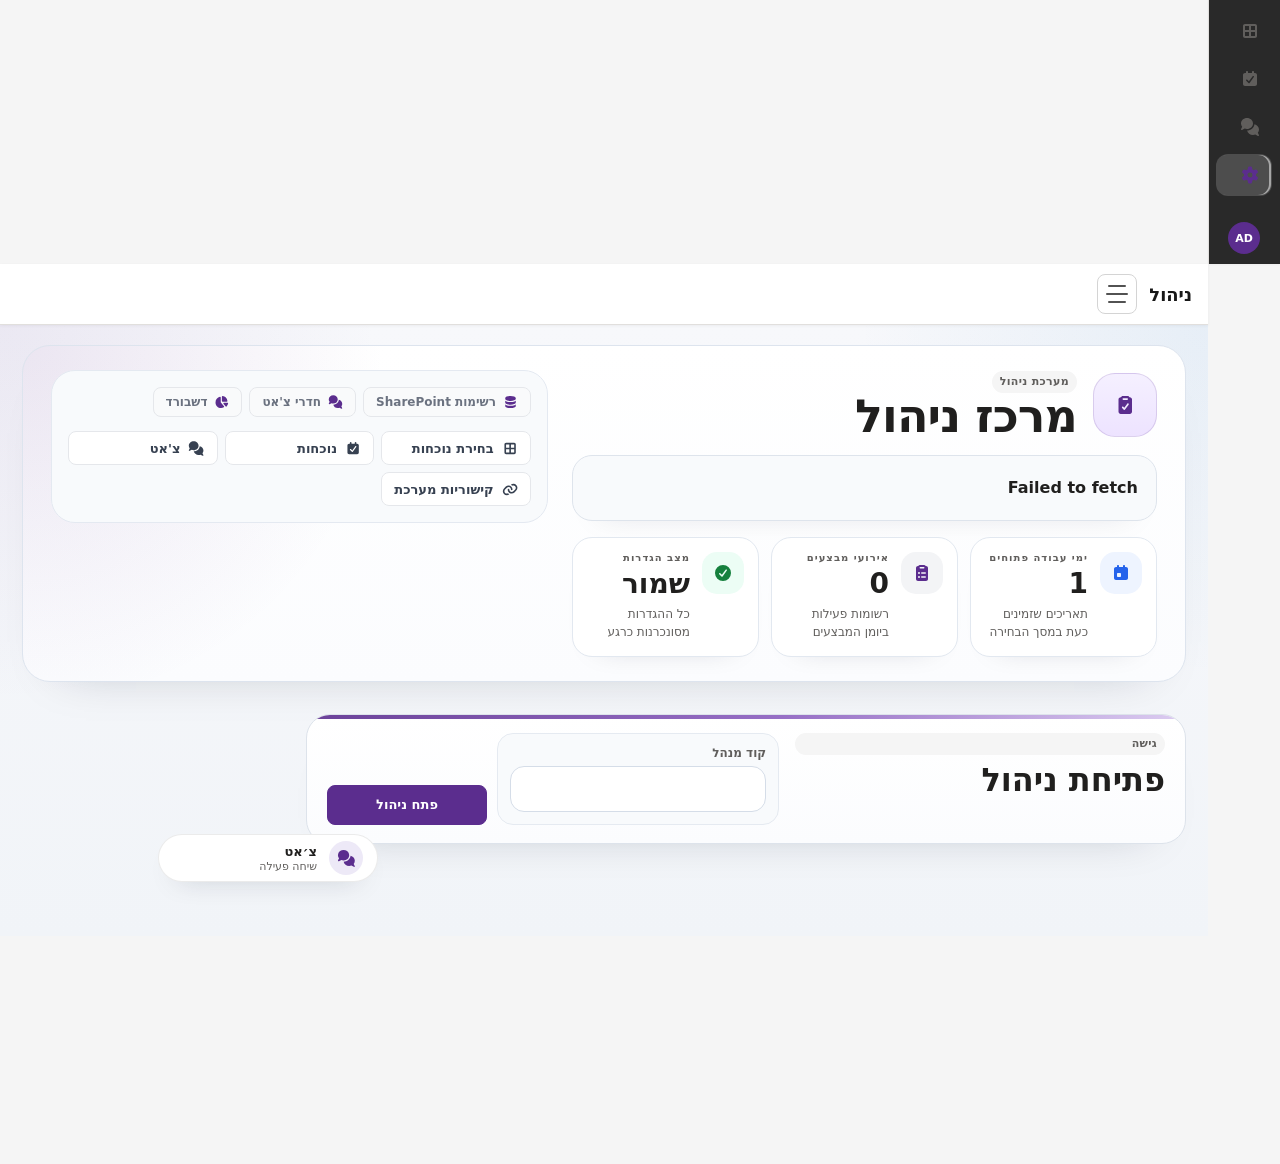
==== commit a3584f79: "commit the changes" ====
--- a/admin.html
+++ b/admin.html
@@ -2462,20 +2462,285 @@
   </style>
   <link rel="stylesheet" href="attendance.theme.css?v=20260326-45">
   <link rel="stylesheet" href="attendance.chatdock.css?v=20260326-02">
+  <style>
+    /* =====================================================
+       Admin UI Remake — Sidebar Tabs + Section Headers
+       ===================================================== */
+
+    /* Enable + style icons inside sidebar tab buttons */
+    body[data-page="admin"] .admin-side-tab .tab-icon {
+      display: inline-flex !important;
+      width: 26px !important;
+      height: 26px !important;
+      flex: 0 0 26px !important;
+      border-radius: 6px;
+      background: #f3f4f6;
+      color: currentColor;
+      font-size: 12px;
+      margin-inline-start: 0;
+      transition: background 0.14s ease, color 0.14s ease;
+    }
+
+    body[data-page="admin"] .admin-side-tabs {
+      display: grid;
+      gap: 2px;
+      padding: 4px 8px 12px;
+    }
+
+    body[data-page="admin"] .admin-side-tab {
+      justify-content: flex-start !important;
+      gap: 10px !important;
+      min-height: 38px;
+      padding: 7px 10px;
+      border-radius: 8px;
+      border: 1px solid transparent;
+      background: transparent;
+      color: #606060;
+      font-size: 13px;
+      font-weight: 600;
+      cursor: pointer;
+      direction: rtl;
+      text-align: right;
+      transition: background 0.14s ease, color 0.14s ease, border-color 0.14s ease;
+    }
+
+    body[data-page="admin"] .admin-side-tab:hover {
+      background: #f5f7fa;
+      color: #1a1a1a;
+      border-color: transparent;
+    }
+
+    body[data-page="admin"] .admin-side-tab:hover .tab-icon {
+      background: #dbeafe;
+      color: #2563eb;
+    }
+
+    body[data-page="admin"] .admin-side-tab.active {
+      background: #eff6ff !important;
+      border-color: #dbeafe !important;
+      color: #1d4ed8 !important;
+      box-shadow: none !important;
+      transform: none !important;
+    }
+
+    body[data-page="admin"] .admin-side-tab.active .tab-icon {
+      background: #dbeafe !important;
+      color: #1d4ed8 !important;
+    }
+
+    /* ---- Section headers ---- */
+
+    body[data-page="admin"] .toolbar {
+      align-items: center;
+      gap: 14px;
+      flex-wrap: wrap;
+      margin-bottom: 18px;
+      padding-bottom: 16px;
+      border-bottom: 1px solid #f0f0f0;
+    }
+
+    body[data-page="admin"] .toolbar-heading {
+      display: flex;
+      align-items: center;
+      gap: 12px;
+      min-width: 0;
+      flex: 1 1 auto;
+    }
+
+    body[data-page="admin"] .admin-section-icon {
+      display: inline-flex;
+      width: 40px;
+      height: 40px;
+      flex: 0 0 40px;
+      border-radius: 10px;
+      align-items: center;
+      justify-content: center;
+      font-size: 17px;
+      background: #eff6ff;
+      border: 1px solid #dbeafe;
+      color: #2563eb;
+      transition: none;
+    }
+
+    /* Per-section accent colors */
+    #adminOperationsSection .admin-section-icon { background: #f5f3ff; border-color: #ede9fe; color: #7c3aed; }
+    #adminCasualtiesSection .admin-section-icon { background: #fef2f2; border-color: #fecaca; color: #dc2626; }
+    #adminDaysSection .admin-section-icon { background: #f0fdf4; border-color: #bbf7d0; color: #059669; }
+    #adminUnitsSection .admin-section-icon { background: #ecfeff; border-color: #a5f3fc; color: #0891b2; }
+    #adminCatalogSection .admin-section-icon,
+    #adminColumnsSection .admin-section-icon,
+    #adminDropdownSection .admin-section-icon,
+    #adminCategoriesSection .admin-section-icon { background: #fffbeb; border-color: #fde68a; color: #d97706; }
+    .graph-studio-builder .admin-section-icon,
+    #dashboardPreviewSection .admin-section-icon { background: #fdf4ff; border-color: #e9d5ff; color: #9333ea; }
+
+    body[data-page="admin"] .admin-section-kicker {
+      display: inline-flex;
+      align-items: center;
+      min-height: 20px;
+      padding: 0 8px;
+      border-radius: 5px;
+      background: #f3f4f6;
+      border: 1px solid #e5e7eb;
+      color: #6b7280;
+      font-size: 10px;
+      font-weight: 700;
+      letter-spacing: 0.05em;
+      text-transform: uppercase;
+      margin-bottom: 5px;
+    }
+
+    body[data-page="admin"] .toolbar h2 {
+      margin: 0;
+      font-size: 16px;
+      font-weight: 700;
+      line-height: 1.2;
+      color: #111827;
+    }
+
+    /* ---- View toggle (table/cards) ---- */
+
+    body[data-page="admin"] .admin-view-toggle {
+      display: flex;
+      gap: 2px;
+      padding: 3px;
+      background: #f9fafb;
+      border-radius: 8px;
+      border: 1px solid #e5e7eb;
+    }
+
+    body[data-page="admin"] .admin-view-btn {
+      display: inline-flex;
+      align-items: center;
+      gap: 6px;
+      min-height: 28px;
+      padding: 4px 10px;
+      border-radius: 6px;
+      border: 1px solid transparent;
+      background: transparent;
+      color: #9ca3af;
+      font-size: 12px;
+      font-weight: 600;
+      cursor: pointer;
+      transition: all 0.13s ease;
+    }
+
+    body[data-page="admin"] .admin-view-btn:hover {
+      color: #374151;
+      background: rgba(0,0,0,0.04);
+    }
+
+    body[data-page="admin"] .admin-view-btn.active {
+      background: #ffffff;
+      border-color: #e5e7eb;
+      color: #1d4ed8;
+      box-shadow: 0 1px 2px rgba(0,0,0,0.06);
+    }
+
+    /* ---- Hero card ---- */
+
+    body[data-page="admin"] .admin-hero-card {
+      display: grid;
+      grid-template-columns: minmax(0, 1fr) auto;
+      gap: 24px;
+      align-items: start;
+      padding: 24px 28px;
+    }
+
+    body[data-page="admin"] .admin-hero-main {
+      display: grid;
+      gap: 16px;
+    }
+
+    body[data-page="admin"] .admin-hero-side {
+      display: grid;
+      gap: 14px;
+      min-width: 210px;
+    }
+
+    body[data-page="admin"] .admin-hero-badges {
+      display: flex;
+      flex-wrap: wrap;
+      gap: 7px;
+    }
+
+    body[data-page="admin"] .admin-hero-badge {
+      display: inline-flex;
+      align-items: center;
+      gap: 7px;
+      min-height: 30px;
+      padding: 5px 12px;
+      border-radius: 8px;
+      background: #f9fafb;
+      border: 1px solid #e5e7eb;
+      color: #6b7280;
+      font-size: 12px;
+      font-weight: 600;
+    }
+
+    body[data-page="admin"] .admin-hero-shortcuts {
+      display: grid;
+      gap: 7px;
+    }
+
+    body[data-page="admin"] .admin-hero-link {
+      display: inline-flex;
+      justify-content: flex-start;
+      align-items: center;
+      gap: 8px;
+      min-height: 34px;
+      padding: 0 12px;
+      border-radius: 8px;
+      font-size: 13px;
+      font-weight: 600;
+      border: 1px solid #e5e7eb;
+      background: #ffffff;
+      color: #374151;
+      text-decoration: none;
+      transition: background 0.13s ease, border-color 0.13s ease, color 0.13s ease;
+    }
+
+    body[data-page="admin"] .admin-hero-link:hover {
+      background: #eff6ff;
+      border-color: #dbeafe;
+      color: #1d4ed8;
+    }
+
+    /* Savebar kicker label */
+    body[data-page="admin"] .admin-savebar-kicker {
+      display: block;
+      color: #9ca3af;
+      font-size: 10px;
+      font-weight: 700;
+      letter-spacing: 0.06em;
+      text-transform: uppercase;
+      margin-bottom: 4px;
+    }
+
+    /* Responsive hero */
+    @media (max-width: 860px) {
+      body[data-page="admin"] .admin-hero-card {
+        grid-template-columns: 1fr;
+      }
+      body[data-page="admin"] .admin-hero-side {
+        min-width: 0;
+      }
+    }
+  </style>
 </head>
 <body data-page="admin">
   <div class="qb-shell">
     <aside id="shellSidebar" class="qb-sidebar">
       <div class="qb-rail">
-        <a class="qb-rail-anchor" href="index.html" aria-label="בחירה"><i class="fas fa-border-all" aria-hidden="true"></i></a>
-        <a class="qb-rail-anchor" href="attendance.html" aria-label="נוכחות"><i class="fas fa-calendar-check" aria-hidden="true"></i></a>
-        <a class="qb-rail-anchor" href="chat.html" aria-label="צ'אט"><i class="fas fa-comments" aria-hidden="true"></i></a>
-        <a class="qb-rail-anchor active" href="admin.html" aria-label="ניהול"><i class="fas fa-cog" aria-hidden="true"></i></a>
+        <a class="qb-rail-anchor" href="index.html" aria-label="בחירה" title="בחירה"><i class="fas fa-border-all" aria-hidden="true"></i></a>
+        <a class="qb-rail-anchor" href="attendance.html" aria-label="נוכחות" title="נוכחות"><i class="fas fa-calendar-check" aria-hidden="true"></i></a>
+        <a class="qb-rail-anchor" href="chat.html" aria-label="צ'אט" title="צ'אט"><i class="fas fa-comments" aria-hidden="true"></i></a>
+        <a class="qb-rail-anchor active" href="admin.html" aria-label="ניהול" title="ניהול"><i class="fas fa-cog" aria-hidden="true"></i></a>
         <div class="qb-rail-spacer"></div>
         <div class="qb-rail-avatar" aria-hidden="true">AD</div>
       </div>
       <div class="qb-brand">
-        <div class="qb-brand-mark"><i class="fas fa-layer-group" aria-hidden="true"></i></div>
+        <div class="qb-brand-mark"><i class="fas fa-clipboard-check" aria-hidden="true"></i></div>
         <div class="qb-brand-copy">
           <strong>מערכת נוכחות</strong>
           <span>ניהול מקורות, תאריכים והרשאות</span>
@@ -2519,39 +2784,41 @@
           </div>
         </div>
         <div class="qb-navbar-right">
-          <a class="qb-navbar-link" href="index.html"><span>בחירה</span></a>
-          <a class="qb-navbar-link" href="attendance.html"><span>נוכחות</span></a>
-          <a class="qb-navbar-link" href="chat.html"><span>צ'אט</span></a>
+          <a class="qb-navbar-link" href="index.html"><i class="fas fa-border-all" aria-hidden="true"></i><span>בחירה</span></a>
+          <a class="qb-navbar-link" href="attendance.html"><i class="fas fa-clipboard-list" aria-hidden="true"></i><span>נוכחות</span></a>
+          <a class="qb-navbar-link" href="chat.html"><i class="fas fa-comments" aria-hidden="true"></i><span>צ'אט</span></a>
+          <a class="qb-navbar-link active" href="admin.html"><i class="fas fa-cog" aria-hidden="true"></i><span>ניהול</span></a>
         </div>
       </header>
       <div class="qb-content">
   <div class="app admin-app admin-workbench">
     <section class="card head admin-hero-card">
-        <div class="admin-hero-main">
-          <div class="head-main">
-            <div class="head-icon" aria-hidden="true"><i class="fas fa-sliders-h"></i></div>
-            <div>
-              <span class="admin-eyebrow">מערכת ניהול</span>
-              <h1>מרכז ניהול</h1>
-            </div>
-          </div>
-          <div class="admin-hero-status">
-            <div id="status" class="status">טוען הגדרות...</div>
-          </div>
-          <div id="adminHeroMetrics" class="admin-hero-metrics"></div>
-        </div>
-        <div class="admin-hero-side">
-          <div class="admin-hero-badges" aria-hidden="true">
-            <span class="admin-hero-badge"><i class="fas fa-database"></i><span>רשימות</span></span>
-            <span class="admin-hero-badge"><i class="fas fa-share-alt"></i><span>SharePoint</span></span>
-            <span class="admin-hero-badge"><i class="fas fa-comments"></i><span>חדרי צ'אט</span></span>
-          </div>
-          <div class="admin-hero-shortcuts">
-            <a class="btn light admin-hero-link" href="index.html"><i class="fas fa-border-all" aria-hidden="true"></i><span>בחירת נוכחות</span></a>
-            <a class="btn light admin-hero-link" href="attendance.html"><i class="fas fa-calendar-check" aria-hidden="true"></i><span>נוכחות</span></a>
-            <a class="btn light admin-hero-link" href="chat.html"><i class="fas fa-comments" aria-hidden="true"></i><span>צ'אט</span></a>
-          </div>
-        </div>
+      <div class="admin-hero-main">
+        <div class="head-main">
+          <div class="head-icon" aria-hidden="true"><i class="fas fa-clipboard-check"></i></div>
+          <div>
+            <span class="admin-eyebrow">מערכת ניהול</span>
+            <h1>מרכז ניהול</h1>
+          </div>
+        </div>
+        <div class="admin-hero-status">
+          <div id="status" class="status">טוען הגדרות...</div>
+        </div>
+        <div id="adminHeroMetrics" class="admin-hero-metrics"></div>
+      </div>
+      <div class="admin-hero-side">
+        <div class="admin-hero-badges" aria-hidden="true">
+          <span class="admin-hero-badge"><i class="fas fa-database"></i><span>רשימות SharePoint</span></span>
+          <span class="admin-hero-badge"><i class="fas fa-comments"></i><span>חדרי צ'אט</span></span>
+          <span class="admin-hero-badge"><i class="fas fa-chart-pie"></i><span>דשבורד</span></span>
+        </div>
+        <div class="admin-hero-shortcuts">
+          <a class="btn light admin-hero-link" href="index.html"><i class="fas fa-border-all" aria-hidden="true"></i><span>בחירת נוכחות</span></a>
+          <a class="btn light admin-hero-link" href="attendance.html"><i class="fas fa-calendar-check" aria-hidden="true"></i><span>נוכחות</span></a>
+          <a class="btn light admin-hero-link" href="chat.html"><i class="fas fa-comments" aria-hidden="true"></i><span>צ'אט</span></a>
+          <a class="btn light admin-hero-link" href="admin-connections.html"><i class="fas fa-link" aria-hidden="true"></i><span>קישוריות מערכת</span></a>
+        </div>
+      </div>
     </section>
 
     <section id="gateCard" class="card admin-gate-card admin-section admin-section-gate">
@@ -2572,9 +2839,12 @@
     <section id="adminPanel" class="hidden admin-panel-stack admin-panel-grid">
       <section id="adminOverviewSection" class="card admin-section admin-section-overview" data-admin-tab="overview">
         <div class="toolbar">
-          <div>
-            <span class="admin-section-kicker">סקירה</span>
-            <h2>מצב המערכת</h2>
+          <div class="toolbar-heading">
+            <div class="admin-section-icon" aria-hidden="true"><i class="fas fa-chart-column"></i></div>
+            <div>
+              <span class="admin-section-kicker">סקירה</span>
+              <h2>מצב המערכת</h2>
+            </div>
           </div>
         </div>
         <div id="adminOverview" class="admin-overview-grid"></div>
@@ -2586,9 +2856,12 @@
 
       <section id="adminDaysSection" class="card admin-section admin-section-days" data-admin-tab="days">
         <div class="toolbar">
-          <div>
-            <span class="admin-section-kicker">זמינות</span>
-            <h2>תאריכים פתוחים</h2>
+          <div class="toolbar-heading">
+            <div class="admin-section-icon" aria-hidden="true"><i class="fas fa-calendar-days"></i></div>
+            <div>
+              <span class="admin-section-kicker">זמינות</span>
+              <h2>תאריכים פתוחים</h2>
+            </div>
           </div>
         </div>
         <div class="gate-grid">
@@ -2612,9 +2885,12 @@
 
       <section id="adminCatalogSection" class="card admin-section admin-section-catalog" data-admin-tab="preferences">
         <div class="toolbar">
-          <div>
-            <span class="admin-section-kicker">שדות</span>
-            <h2>עמודות זמינות</h2>
+          <div class="toolbar-heading">
+            <div class="admin-section-icon" aria-hidden="true"><i class="fas fa-tag"></i></div>
+            <div>
+              <span class="admin-section-kicker">שדות</span>
+              <h2>עמודות זמינות</h2>
+            </div>
           </div>
         </div>
         <div id="catalog" class="chips"></div>
@@ -2622,9 +2898,12 @@
 
       <section id="adminColumnsSection" class="card admin-section admin-section-columns" data-admin-tab="preferences">
         <div class="toolbar">
-          <div>
-            <span class="admin-section-kicker">תצוגה</span>
-            <h2>העדפות תצוגה ועריכה</h2>
+          <div class="toolbar-heading">
+            <div class="admin-section-icon" aria-hidden="true"><i class="fas fa-sliders"></i></div>
+            <div>
+              <span class="admin-section-kicker">תצוגה</span>
+              <h2>העדפות תצוגה ועריכה</h2>
+            </div>
           </div>
         </div>
         <div class="grid">
@@ -2675,42 +2954,51 @@
 
       <section id="adminDropdownSection" class="card admin-section admin-section-dropdowns" data-admin-tab="preferences">
         <div class="toolbar">
-          <div>
-            <span class="admin-section-kicker">טפסים</span>
-            <h2>הגדרות dropdown</h2>
-          </div>
-          <button id="addDropdownConfigBtn" type="button" class="btn light">הוסף dropdown</button>
+          <div class="toolbar-heading">
+            <div class="admin-section-icon" aria-hidden="true"><i class="fas fa-list-ul"></i></div>
+            <div>
+              <span class="admin-section-kicker">טפסים</span>
+              <h2>הגדרות dropdown</h2>
+            </div>
+          </div>
+          <button id="addDropdownConfigBtn" type="button" class="btn light"><i class="fas fa-plus" aria-hidden="true"></i><span>הוסף dropdown</span></button>
         </div>
         <div id="dropdownConfigs" class="dropdown-list"></div>
       </section>
 
       <section id="adminCategoriesSection" class="card admin-section admin-section-categories" data-admin-tab="preferences">
         <div class="toolbar">
-          <div>
-            <span class="admin-section-kicker">בחירה</span>
-            <h2>קטגוריות בחירה למסך הפתיחה</h2>
-          </div>
-          <button id="addGroupCategoryBtn" type="button" class="btn light">הוסף קטגוריה</button>
+          <div class="toolbar-heading">
+            <div class="admin-section-icon" aria-hidden="true"><i class="fas fa-folder-open"></i></div>
+            <div>
+              <span class="admin-section-kicker">בחירה</span>
+              <h2>קטגוריות בחירה למסך הפתיחה</h2>
+            </div>
+          </div>
+          <button id="addGroupCategoryBtn" type="button" class="btn light"><i class="fas fa-plus" aria-hidden="true"></i><span>הוסף קטגוריה</span></button>
         </div>
         <div id="groupCategoryStatus" class="section-note"></div>
         <div id="groupCategories" class="group-category-list"></div>
       </section>
 
-      <section id="adminUnitsSection" class="card admin-section admin-section-units" data-admin-tab="units">
-        <div class="toolbar">
-          <div>
-            <span class="admin-section-kicker">יחידות</span>
-            <h2>נכס לאומי</h2>
-          </div>
-          <div class="actions-group">
-            <button id="refreshSourceRecordsBtn" type="button" class="btn light">רענן</button>
-            <button id="importSourceExcelBtn" type="button" class="btn primary">ייבוא קובץ למאגר</button>
-            <input id="importSourceExcelInput" type="file" accept=".xlsx,.xls,.csv,.txt,.tsv" class="visually-hidden">
-          </div>
-        </div>
-        <div class="grid">
-          <div class="field span-all">
-            <label for="unitsSearch">חיפוש חופשי</label>
+      <section id="adminUnitsSection" class="card admin-section admin-section-units" data-admin-tab="units">
+        <div class="toolbar">
+          <div class="toolbar-heading">
+            <div class="admin-section-icon" aria-hidden="true"><i class="fas fa-users-gear"></i></div>
+            <div>
+              <span class="admin-section-kicker">יחידות</span>
+              <h2>נכס לאומי</h2>
+            </div>
+          </div>
+          <div class="actions-group">
+            <button id="refreshSourceRecordsBtn" type="button" class="btn light"><i class="fas fa-rotate-right" aria-hidden="true"></i><span>רענן</span></button>
+            <button id="importSourceExcelBtn" type="button" class="btn primary"><i class="fas fa-file-import" aria-hidden="true"></i><span>ייבוא קובץ למאגר</span></button>
+            <input id="importSourceExcelInput" type="file" accept=".xlsx,.xls,.csv,.txt,.tsv" class="visually-hidden">
+          </div>
+        </div>
+        <div class="grid">
+          <div class="field span-all">
+            <label for="unitsSearch">חיפוש חופשי</label>
             <input id="unitsSearch" type="search" placeholder="חיפוש לפי שם, יחידה, טלפון, סטטוס או כל עמודה אחרת">
           </div>
         </div>
@@ -2722,17 +3010,20 @@
 
       <section id="adminOperationsSection" class="card admin-section admin-section-operations" data-admin-tab="operations">
         <div class="toolbar">
-          <div>
-            <span class="admin-section-kicker">מבצעים</span>
-            <h2>יומן מבצעים</h2>
+          <div class="toolbar-heading">
+            <div class="admin-section-icon" aria-hidden="true"><i class="fas fa-clipboard-list"></i></div>
+            <div>
+              <span class="admin-section-kicker">מבצעים</span>
+              <h2>יומן מבצעים</h2>
+            </div>
           </div>
           <div class="actions-group">
             <div id="operationsViewToggle" class="admin-view-toggle" role="tablist" aria-label="תצוגת יומן מבצעים">
               <button type="button" class="admin-view-btn active" data-module-view="operations" data-view="table" aria-pressed="true"><i class="fas fa-table"></i><span>טבלה</span></button>
               <button type="button" class="admin-view-btn" data-module-view="operations" data-view="cards" aria-pressed="false"><i class="fas fa-id-card"></i><span>כרטיסים</span></button>
             </div>
-            <button id="refreshOperationsBtn" type="button" class="btn light">רענן</button>
-            <button id="addOperationsEntryBtn" type="button" class="btn primary">הוסף אירוע</button>
+            <button id="refreshOperationsBtn" type="button" class="btn light"><i class="fas fa-rotate-right" aria-hidden="true"></i><span>רענן</span></button>
+            <button id="addOperationsEntryBtn" type="button" class="btn primary"><i class="fas fa-plus" aria-hidden="true"></i><span>הוסף אירוע</span></button>
           </div>
         </div>
         <div id="operationsLogMeta" class="section-note"></div>
@@ -2741,17 +3032,20 @@
 
       <section id="adminCasualtiesSection" class="card admin-section admin-section-casualties" data-admin-tab="casualties">
         <div class="toolbar">
-          <div>
-            <span class="admin-section-kicker">נפגעים ורכוש</span>
-            <h2>נפגעי רכוש ונפגעים</h2>
+          <div class="toolbar-heading">
+            <div class="admin-section-icon" aria-hidden="true"><i class="fas fa-house-damage"></i></div>
+            <div>
+              <span class="admin-section-kicker">נפגעים ורכוש</span>
+              <h2>נפגעי רכוש ונפגעים</h2>
+            </div>
           </div>
           <div class="actions-group">
             <div id="casualtiesViewToggle" class="admin-view-toggle" role="tablist" aria-label="תצוגת נפגעים ורכוש">
               <button type="button" class="admin-view-btn active" data-module-view="casualties" data-view="table" aria-pressed="true"><i class="fas fa-table"></i><span>טבלה</span></button>
               <button type="button" class="admin-view-btn" data-module-view="casualties" data-view="cards" aria-pressed="false"><i class="fas fa-id-card"></i><span>כרטיסים</span></button>
             </div>
-            <button id="refreshCasualtiesBtn" type="button" class="btn light">רענן</button>
-            <button id="addCasualtyEntryBtn" type="button" class="btn primary">הוסף רשומה</button>
+            <button id="refreshCasualtiesBtn" type="button" class="btn light"><i class="fas fa-rotate-right" aria-hidden="true"></i><span>רענן</span></button>
+            <button id="addCasualtyEntryBtn" type="button" class="btn primary"><i class="fas fa-plus" aria-hidden="true"></i><span>הוסף רשומה</span></button>
           </div>
         </div>
         <div id="casualtiesMeta" class="section-note"></div>
@@ -2761,11 +3055,14 @@
       <div id="adminGraphsSection" class="graph-studio-layout" data-admin-tab="graphs">
         <section class="card graph-studio-builder admin-section">
           <div class="toolbar">
-            <div>
-              <span class="admin-section-kicker">דשבורד</span>
-              <h2>הגדרות דשבורד</h2>
+            <div class="toolbar-heading">
+              <div class="admin-section-icon" aria-hidden="true"><i class="fas fa-chart-pie"></i></div>
+              <div>
+                <span class="admin-section-kicker">דשבורד</span>
+                <h2>הגדרות דשבורד</h2>
+              </div>
             </div>
-            <button id="addPresetBtn" type="button" class="btn light">הוסף גרף מותאם</button>
+            <button id="addPresetBtn" type="button" class="btn light"><i class="fas fa-plus" aria-hidden="true"></i><span>הוסף גרף מותאם</span></button>
           </div>
           <div class="widget-gallery">
             <button type="button" class="gallery-btn" data-graph-type="bar"><strong>Bar</strong></button>
@@ -2787,11 +3084,14 @@
 
         <section id="dashboardPreviewSection" class="card graph-studio-preview admin-section">
           <div class="toolbar">
-            <div>
-              <span class="admin-section-kicker">תצוגה מקדימה</span>
-              <h2>תצוגה חיה של הדשבורד</h2>
+            <div class="toolbar-heading">
+              <div class="admin-section-icon" aria-hidden="true"><i class="fas fa-eye"></i></div>
+              <div>
+                <span class="admin-section-kicker">תצוגה מקדימה</span>
+                <h2>תצוגה חיה של הדשבורד</h2>
+              </div>
             </div>
-            <button id="graphPreviewRefreshBtn" type="button" class="btn light">רענן תצוגה</button>
+            <button id="graphPreviewRefreshBtn" type="button" class="btn light"><i class="fas fa-rotate-right" aria-hidden="true"></i><span>רענן תצוגה</span></button>
           </div>
           <div id="dashboardPreviewSummary" class="graph-preview-shell"></div>
           <div id="dashboardPreviewGrid" class="graph-preview-shell"></div>
@@ -2800,11 +3100,14 @@
 
       <section id="adminDashboardSection" class="card admin-section admin-section-dashboard" data-admin-tab="overview">
         <div class="toolbar">
-          <div>
-            <span class="admin-section-kicker">תמונת מצב</span>
-            <h2>דשבורד מנהל</h2>
-          </div>
-          <button id="adminDashboardRefreshBtn" type="button" class="btn light">רענן דשבורד</button>
+          <div class="toolbar-heading">
+            <div class="admin-section-icon" aria-hidden="true"><i class="fas fa-gauge-high"></i></div>
+            <div>
+              <span class="admin-section-kicker">תמונת מצב</span>
+              <h2>דשבורד מנהל</h2>
+            </div>
+          </div>
+          <button id="adminDashboardRefreshBtn" type="button" class="btn light"><i class="fas fa-rotate-right" aria-hidden="true"></i><span>רענן דשבורד</span></button>
         </div>
         <div id="adminDashboardSummary" class="graph-preview-shell"></div>
         <div id="adminDashboardGrid" class="graph-preview-shell"></div>
@@ -2899,10 +3202,10 @@
   </dialog>
 
   <script charset="utf-8" src="fontawesome/all.min.js"></script>
-  <script charset="utf-8" src="js/xlsx.full.min.js?v=20260311-9"></script>
-  <script charset="utf-8" src="attendance.config.js?v=20260329-1"></script>
-  <script charset="utf-8" src="js/chart.umd.min.js?v=20260315-01"></script>
-  <script charset="utf-8" src="js/attendance.app.js?v=20260329-1"></script>
+  <script charset="utf-8" src="js/xlsx.full.min.js?v=20260311-9"></script>
+  <script charset="utf-8" src="attendance.config.js?v=20260329-1"></script>
+  <script charset="utf-8" src="js/chart.umd.min.js?v=20260315-01"></script>
+  <script charset="utf-8" src="js/attendance.app.js?v=20260329-1"></script>
   <script charset="utf-8" src="js/attendance.dashboard.js?v=20260326-08"></script>
   <script charset="utf-8" src="js/attendance.chatdock.js?v=20260326-04"></script>
 </body>
--- a/attendance.theme.css
+++ b/attendance.theme.css
@@ -7533,3 +7533,89 @@
 body[data-page="attendance"] .records-toolbar-actions {
   gap: 10px;
 }
+
+/* ============================================================
+   UI Polish: navbar active state, icon sizing, sidebar scroll
+   ============================================================ */
+
+/* Active state for top navbar links (current page indicator) */
+body .qb-navbar-link.active,
+body .qb-navbar-button.active {
+  background: var(--ms-purple-soft);
+  border-color: rgba(91, 45, 142, 0.2);
+  color: var(--ms-purple) !important;
+}
+
+body .qb-navbar-link.active:hover,
+body .qb-navbar-button.active:hover {
+  background: var(--ms-purple-soft);
+  border-color: rgba(91, 45, 142, 0.3);
+}
+
+/* Icon sizing inside navbar links (consistent with sidebar nav icons) */
+body .qb-navbar-link i,
+body .qb-navbar-button i {
+  font-size: 13px;
+  width: 14px;
+  flex: 0 0 14px;
+  color: currentColor;
+}
+
+/* Sidebar should be scrollable if content overflows */
+body .qb-sidebar {
+  overflow-y: auto;
+  overflow-x: hidden;
+  scroll-behavior: smooth;
+}
+
+body .qb-sidepanel {
+  overflow-y: auto;
+  overflow-x: hidden;
+}
+
+/* Smoother sidebar transitions */
+body .qb-sidebar {
+  transition: transform 0.22s ease, opacity 0.22s ease, width 0.22s ease;
+}
+
+/* Slightly tighter rail — cleaner proportions */
+body .qb-rail {
+  padding-top: 14px;
+  padding-bottom: 14px;
+  gap: 6px;
+}
+
+/* Rail active item gets a left accent border */
+body .qb-rail-btn.active,
+body .qb-rail-anchor.active {
+  box-shadow: inset -2px 0 0 rgba(255, 255, 255, 0.5);
+}
+
+/* Navbar burger: slightly crisper focus ring */
+body .qb-burger:focus-visible {
+  outline: 2px solid var(--ms-purple);
+  outline-offset: 2px;
+  border-color: transparent;
+  box-shadow: none;
+}
+
+/* Ensure .qb-main fills properly on all breakpoints */
+body .qb-main {
+  min-width: 0;
+  flex: 1 1 auto;
+}
+
+/* Non-attendance pages: add gap between navbar-right items */
+body:not([data-page="attendance"]) .qb-navbar-right {
+  gap: 8px;
+}
+
+/* Content padding refinement for small screens */
+@media (max-width: 640px) {
+  body .qb-content {
+    padding: 12px;
+  }
+  body .qb-navbar {
+    padding: 8px 12px;
+  }
+}
